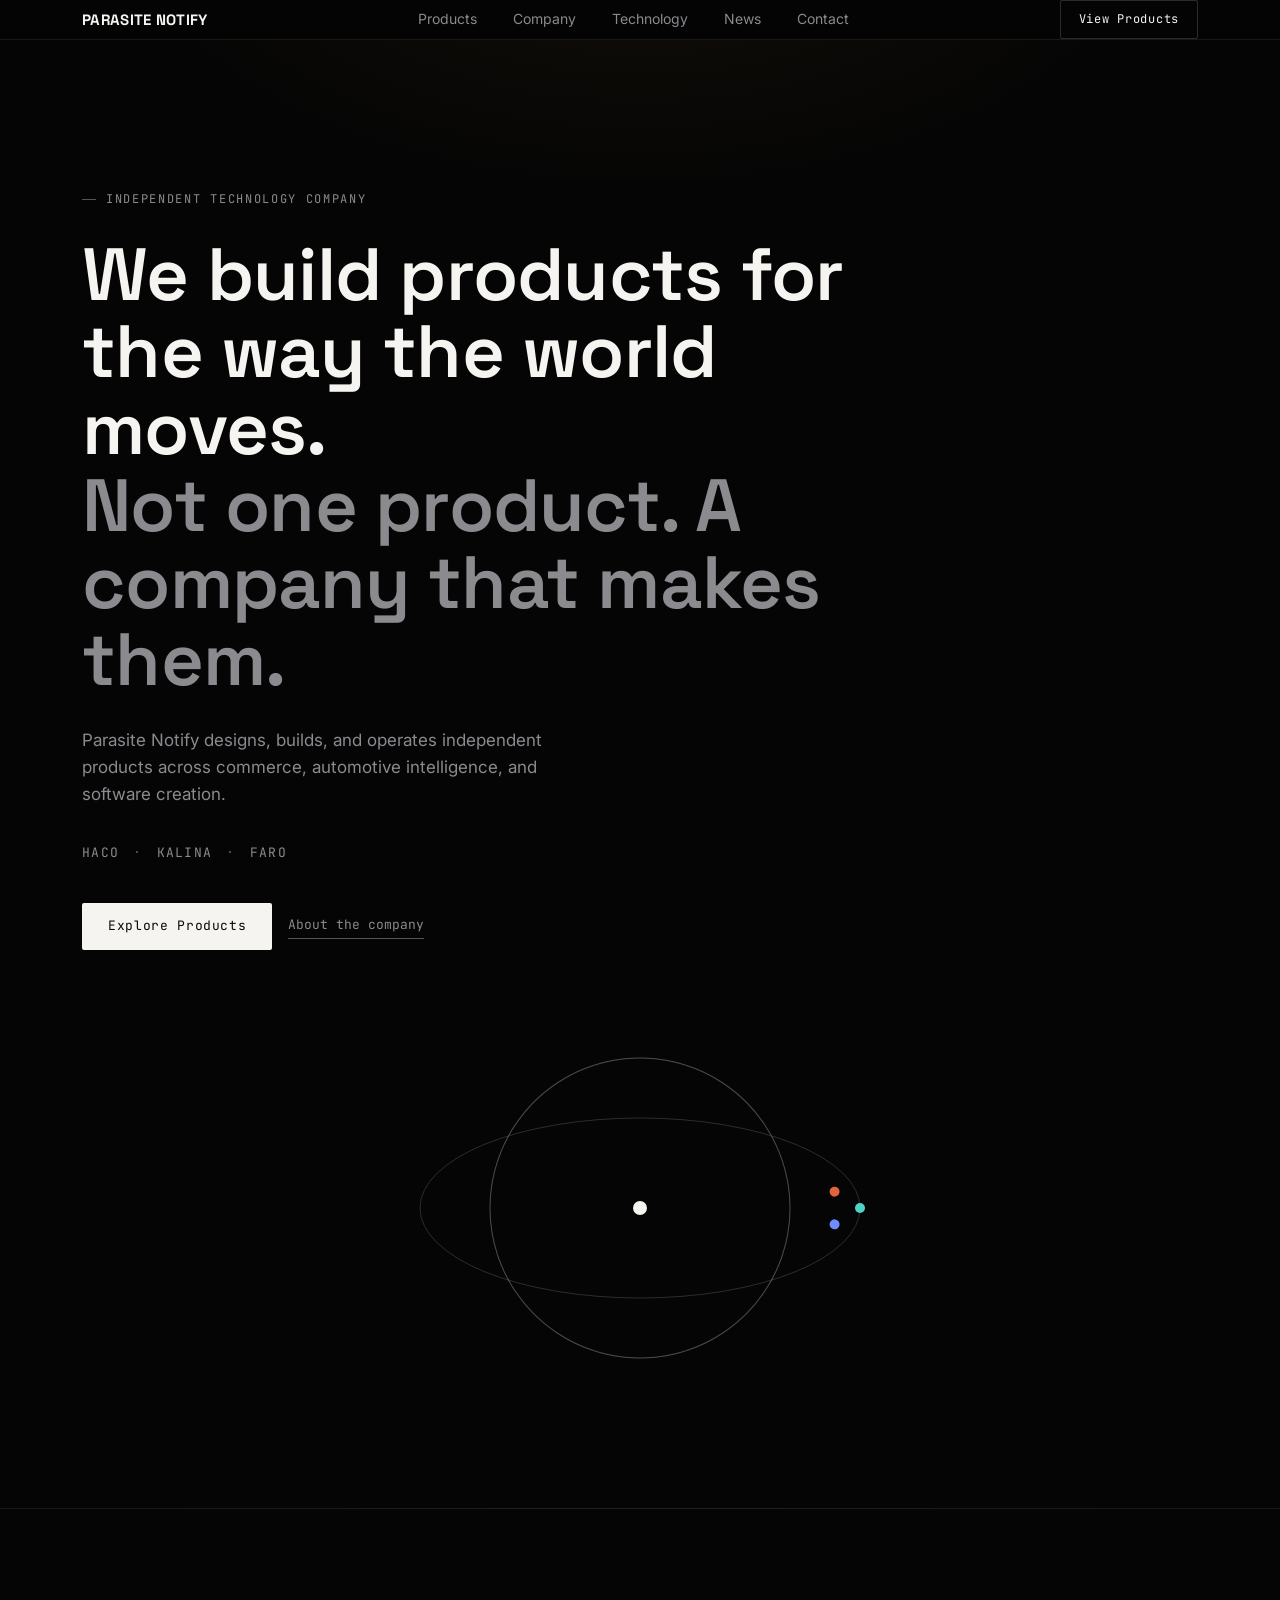
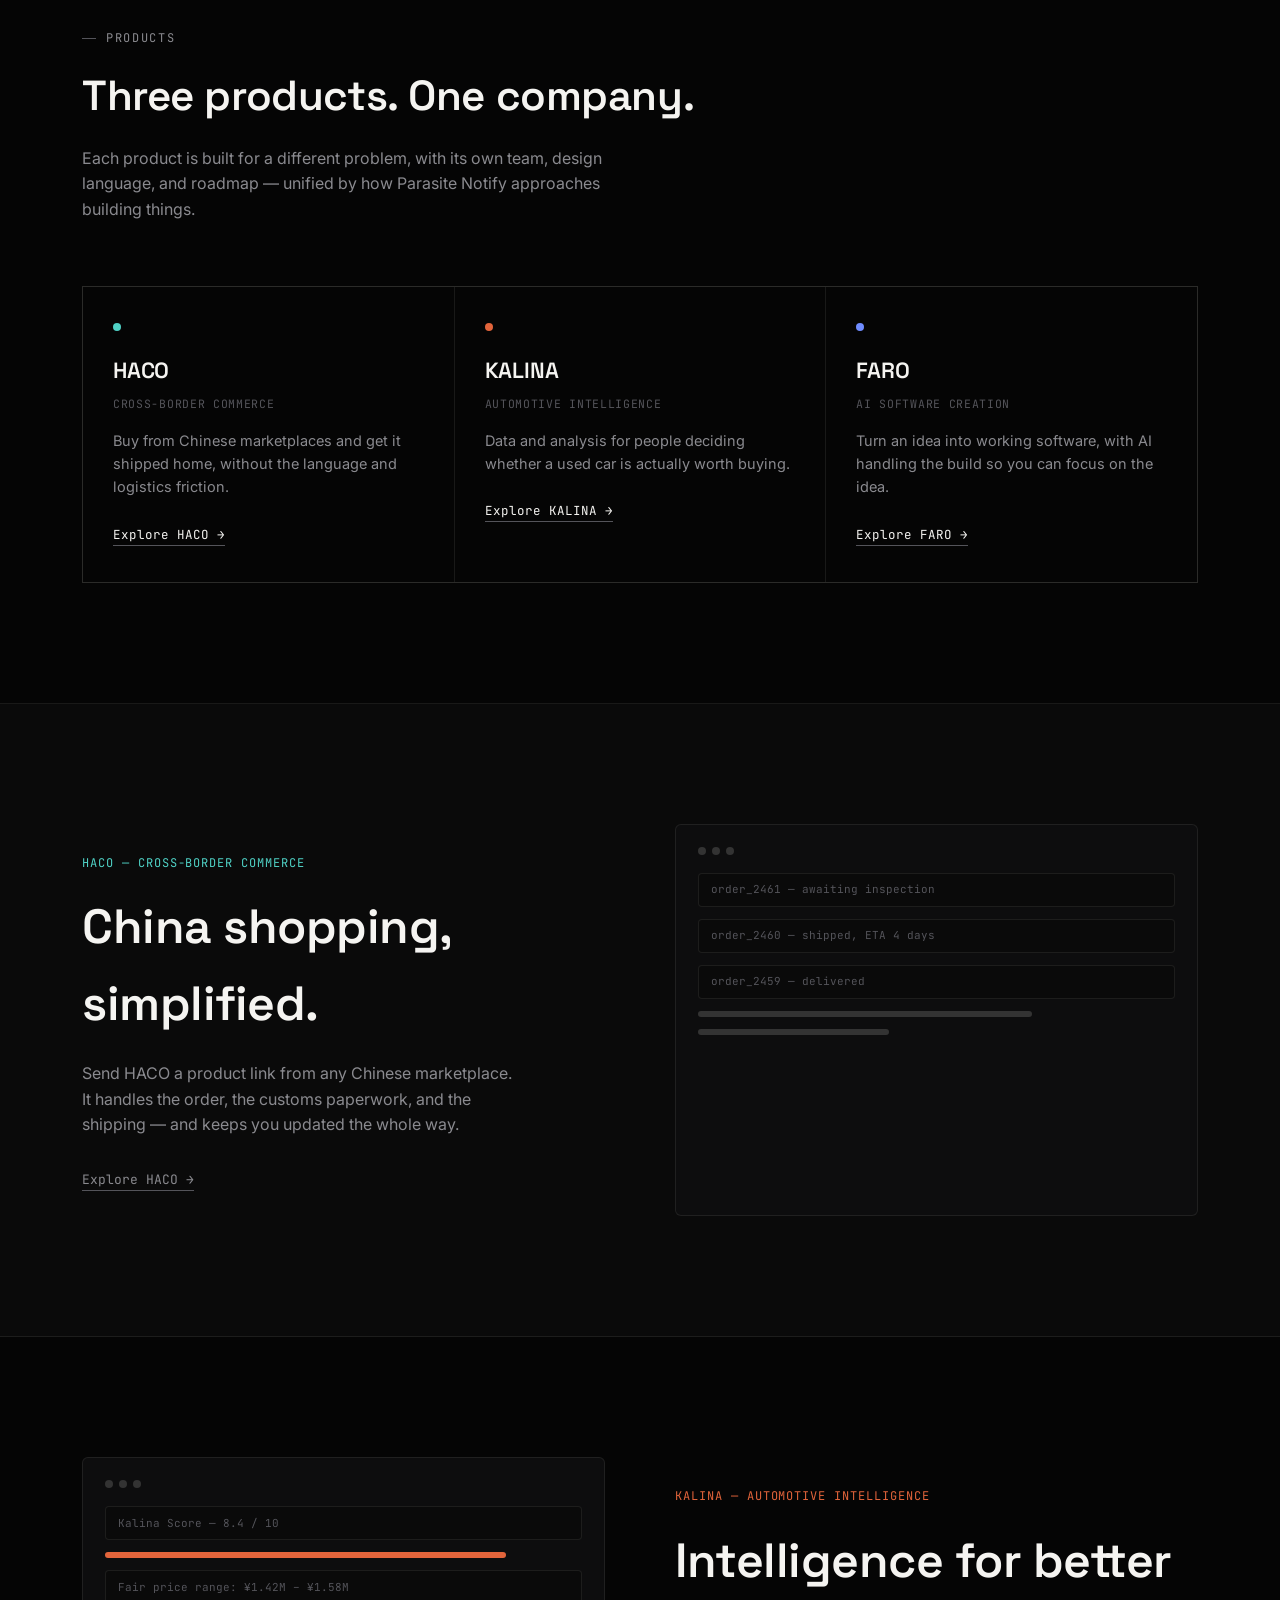
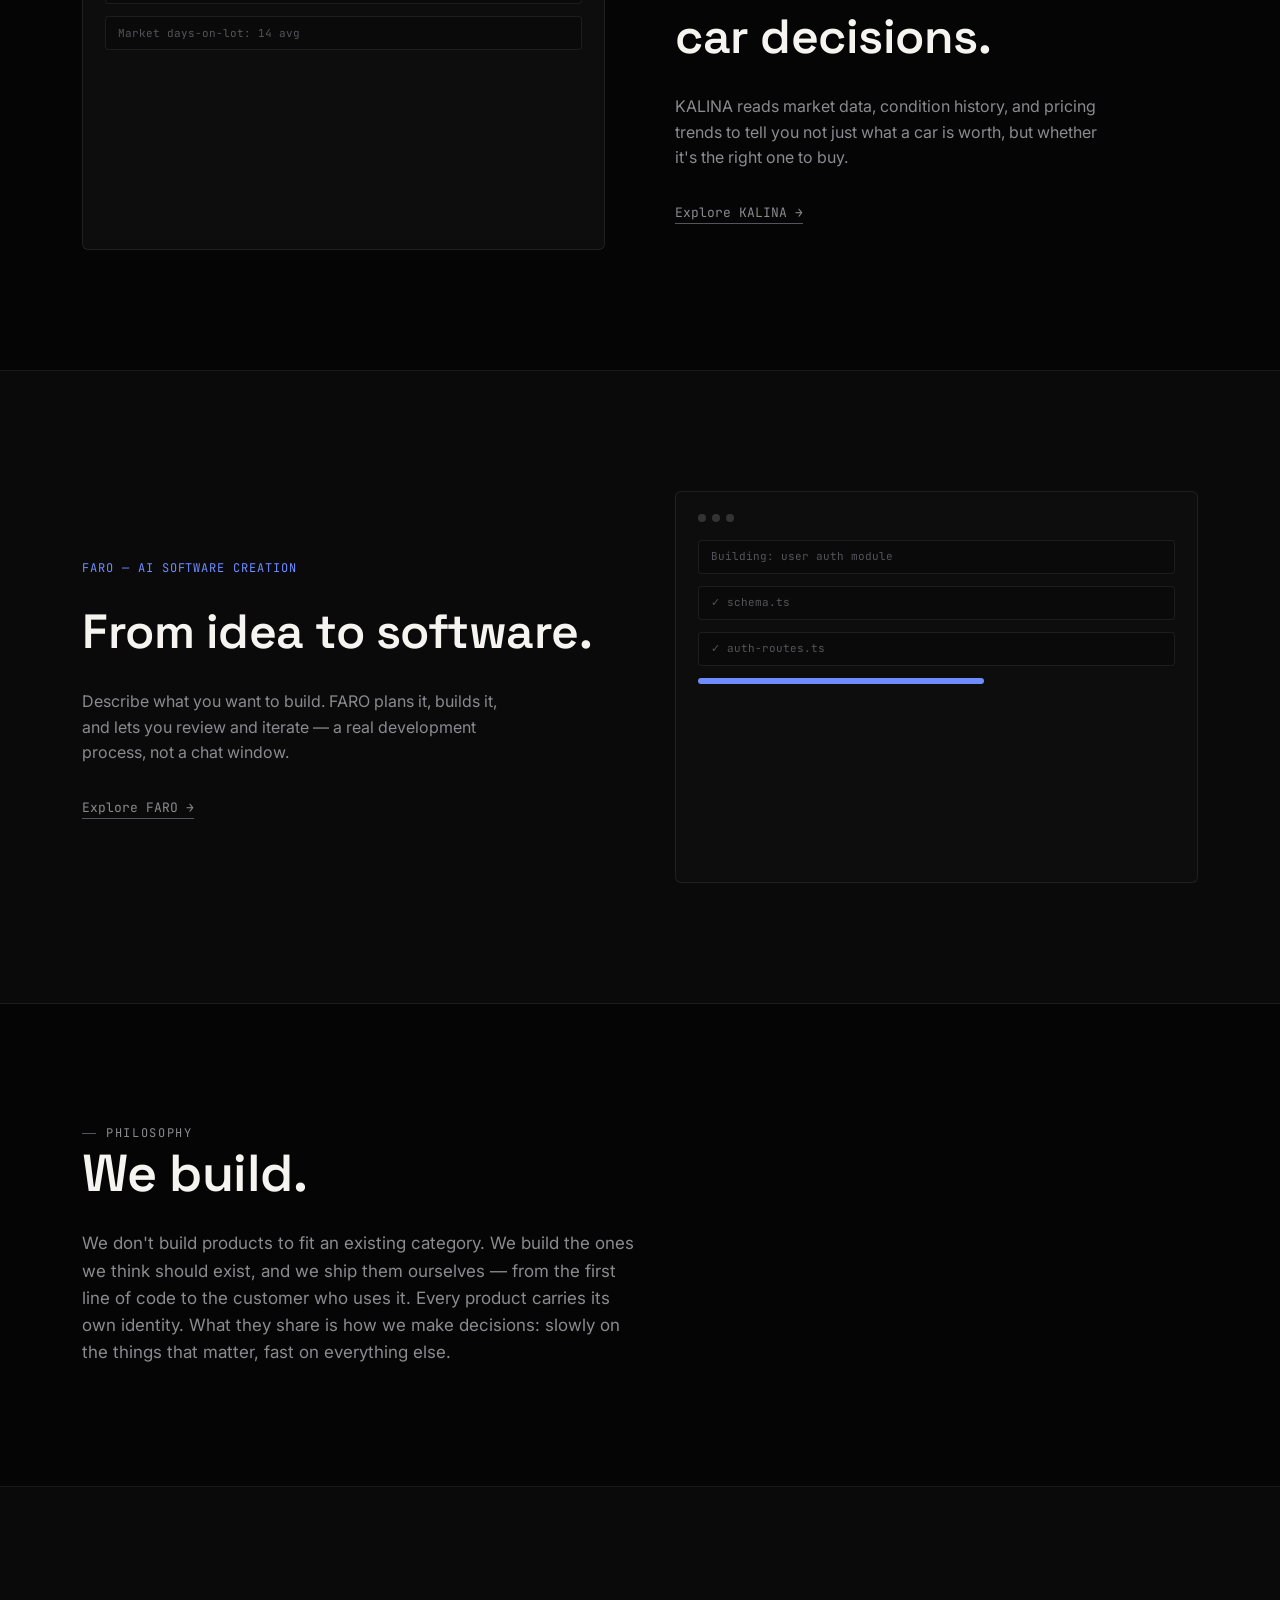
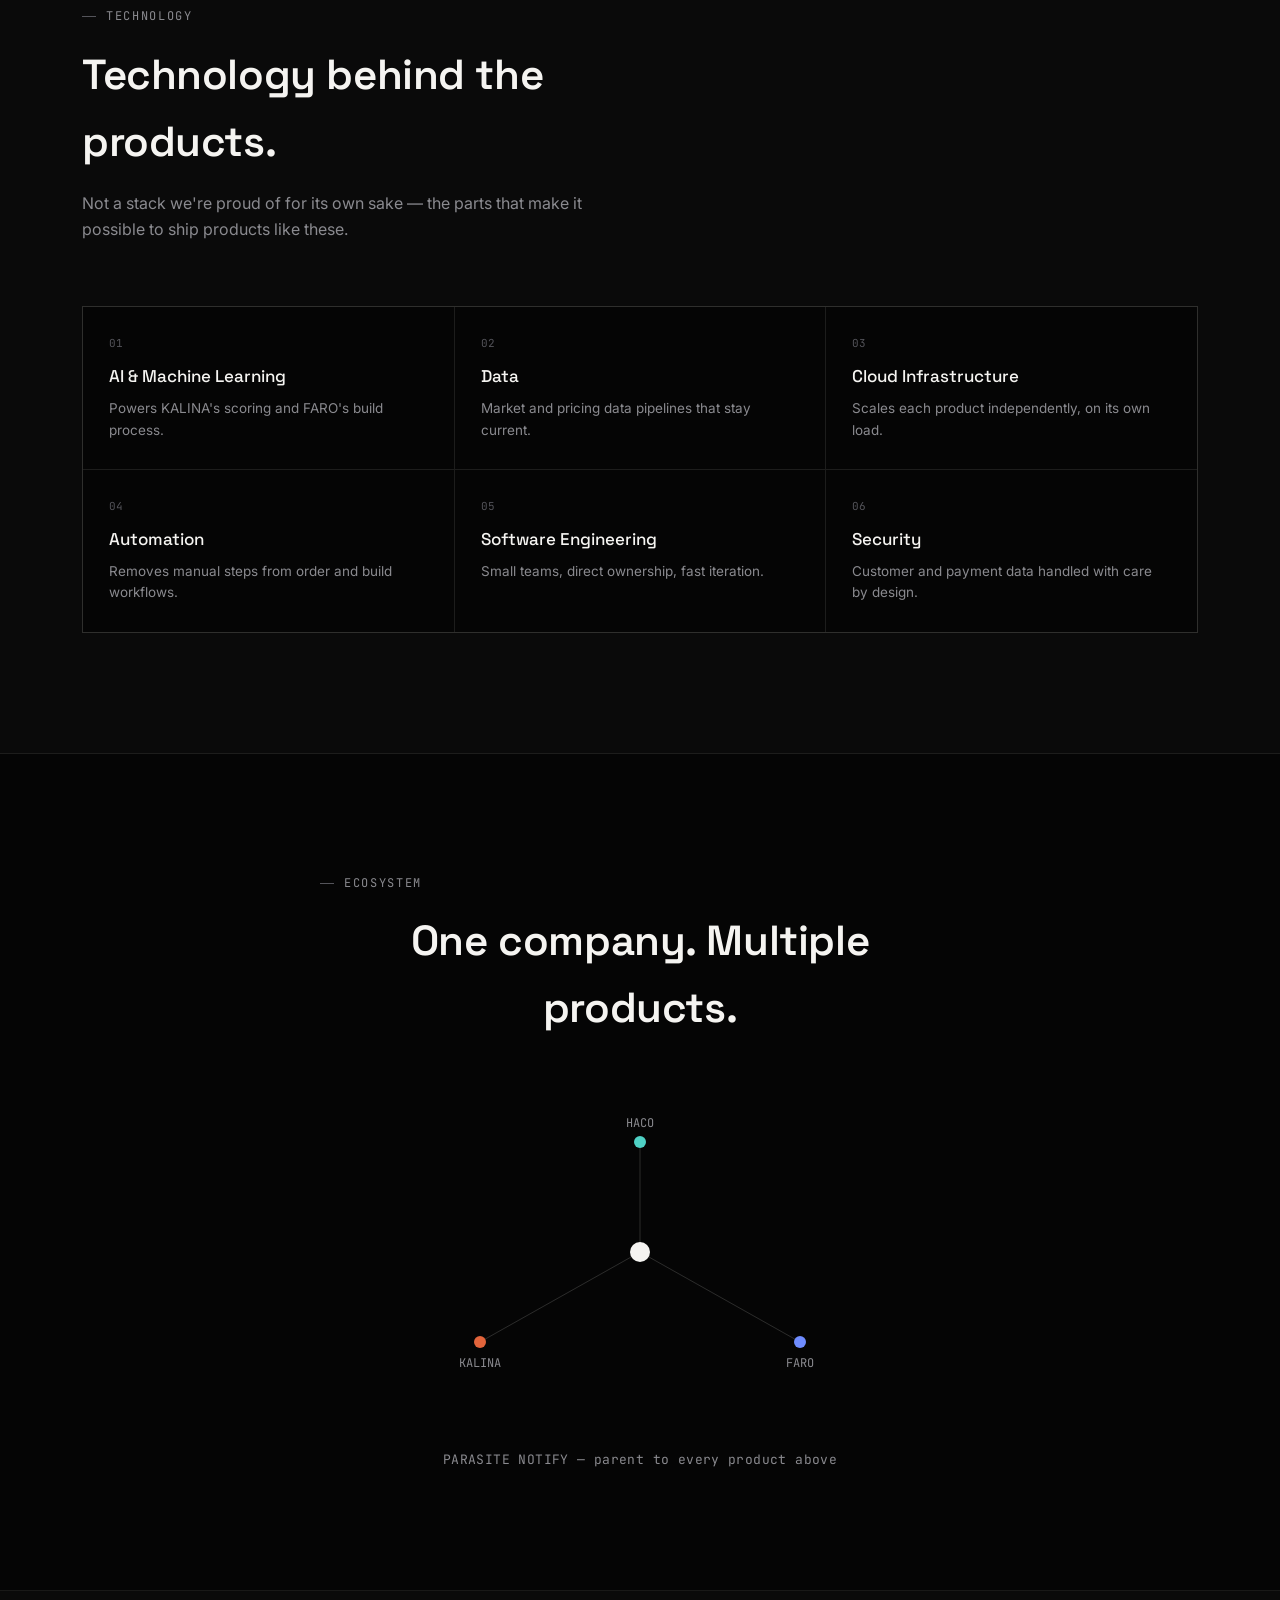
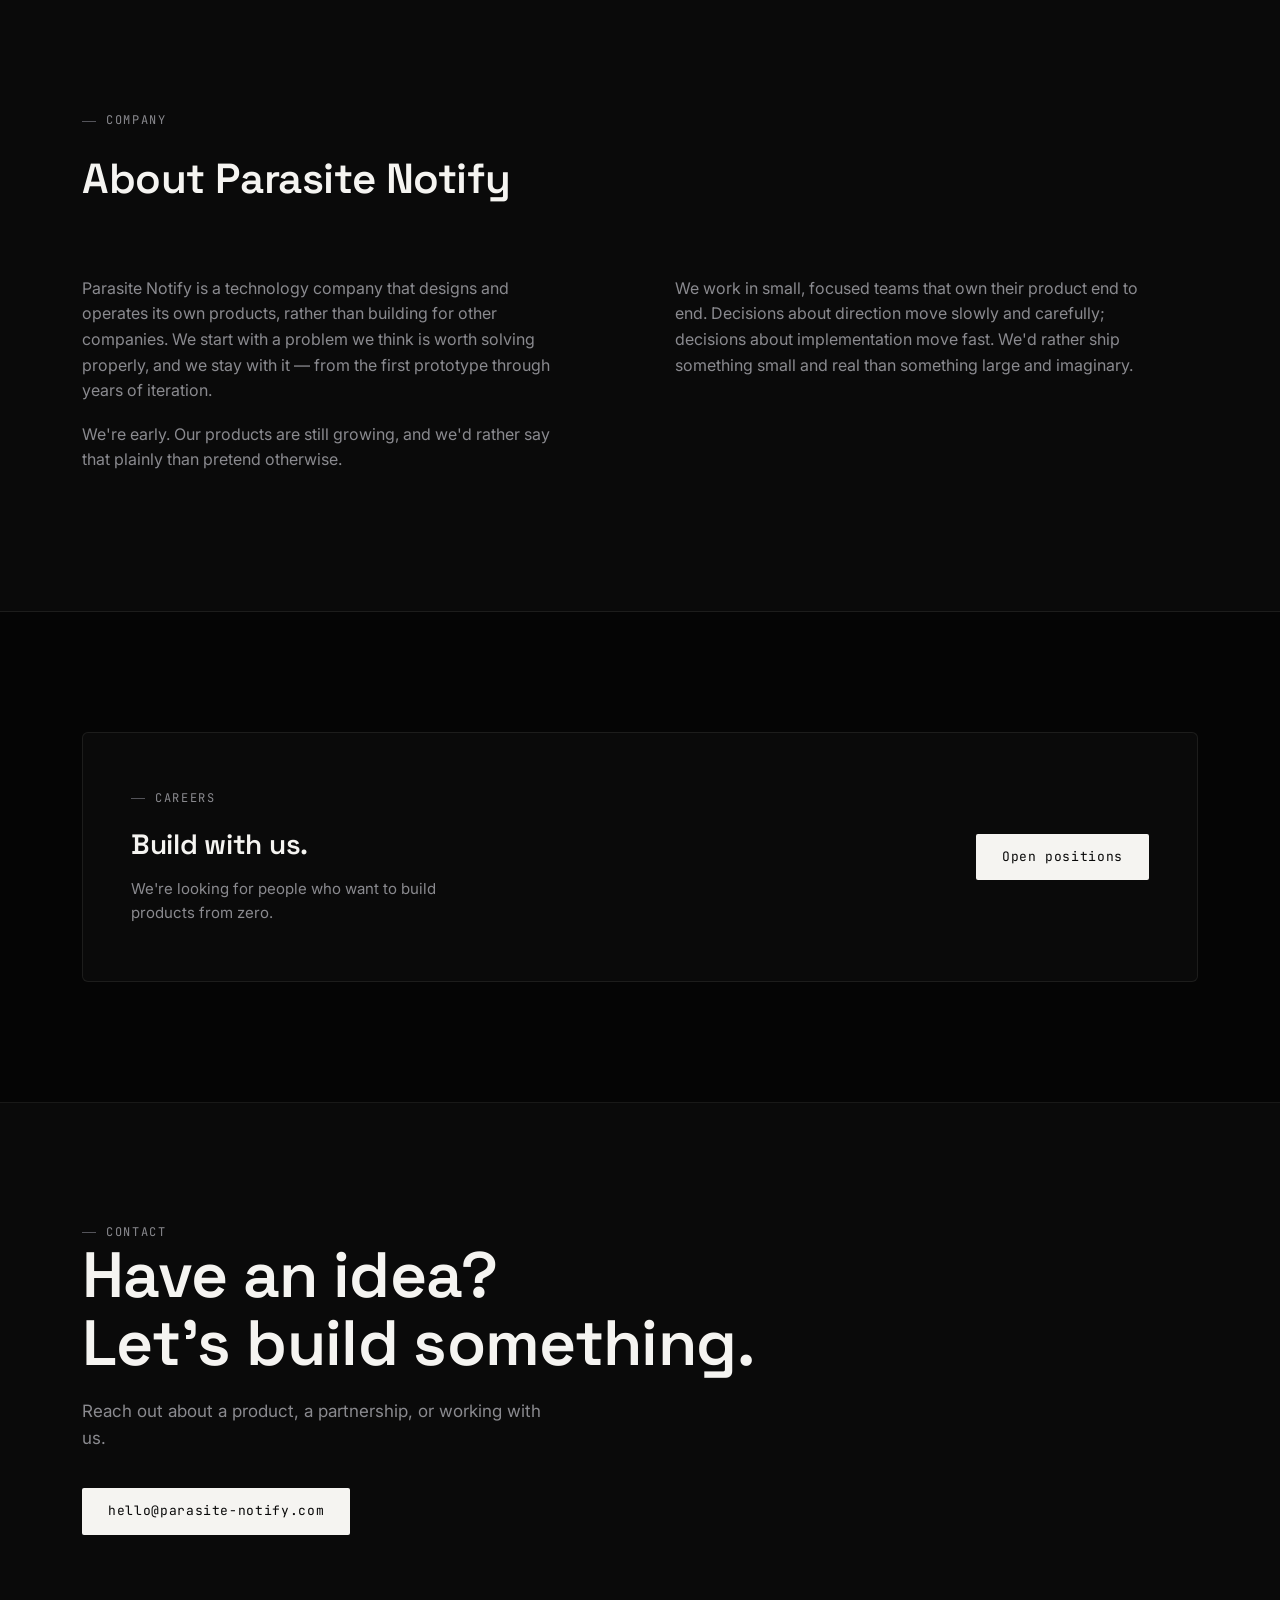
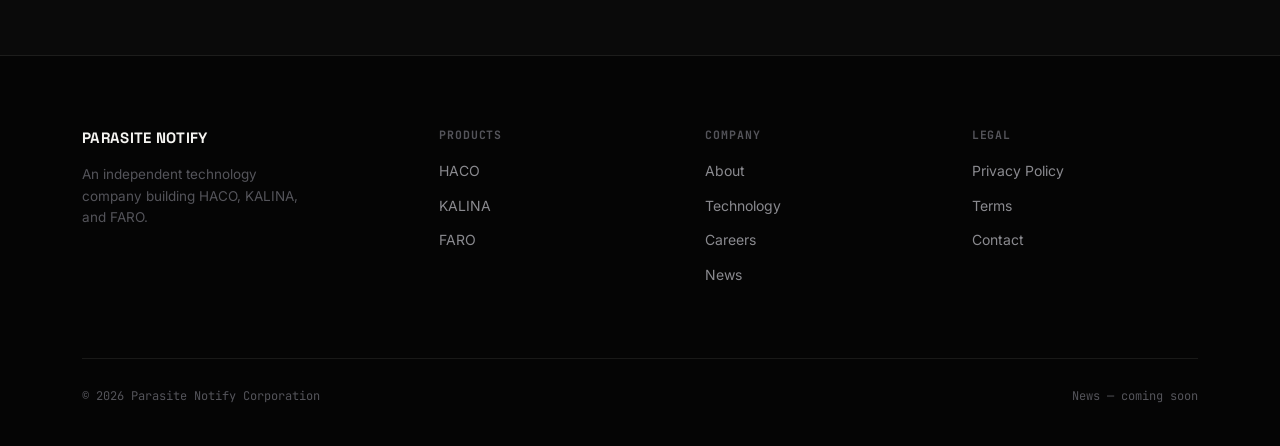
==== index.html @ d780dd1d "Add files via upload" ====
<!DOCTYPE html>
<html lang="en">
<head>
<meta charset="UTF-8">
<meta name="viewport" content="width=device-width, initial-scale=1.0">
<title>Parasite Notify Corporation | Independent Technology Company</title>
<meta name="description" content="Parasite Notify builds independent products — HACO, KALINA, FARO — across commerce, automotive intelligence, and software creation.">
<link rel="preconnect" href="https://fonts.googleapis.com">
<link rel="preconnect" href="https://fonts.gstatic.com" crossorigin>
<link href="https://fonts.googleapis.com/css2?family=Space+Grotesk:wght@400;500;600;700&family=Inter:wght@400;500;600&family=JetBrains+Mono:wght@400;500&display=swap" rel="stylesheet">
<style>
  :root{
    --bg-0:#050505;
    --bg-1:#0a0a0a;
    --bg-2:#0d0d0e;
    --line:rgba(245,244,241,0.08);
    --line-strong:rgba(245,244,241,0.16);
    --ink:#f5f4f1;
    --ink-dim:#8a8a8f;
    --ink-faint:#54545a;
    --pn:#e8a33d;
    --haco:#4fd1c5;
    --kalina:#e2643b;
    --faro:#6f8cff;
    --display:'Space Grotesk',sans-serif;
    --body:'Inter',sans-serif;
    --mono:'JetBrains Mono',monospace;
  }
  *{margin:0;padding:0;box-sizing:border-box;}
  html{scroll-behavior:smooth;}
  body{
    background:var(--bg-0);
    color:var(--ink);
    font-family:var(--body);
    font-size:16px;
    line-height:1.6;
    -webkit-font-smoothing:antialiased;
    overflow-x:hidden;
  }
  ::selection{background:var(--pn);color:#050505;}
  a{color:inherit;text-decoration:none;}
  img{max-width:100%;display:block;}
  .wrap{max-width:1180px;margin:0 auto;padding:0 32px;}
  .eyebrow{
    font-family:var(--mono);
    font-size:12px;
    letter-spacing:0.14em;
    text-transform:uppercase;
    color:var(--ink-dim);
    display:flex;align-items:center;gap:10px;
  }
  .eyebrow::before{content:'';width:14px;height:1px;background:var(--ink-faint);}
  h1,h2,h3{font-family:var(--display);font-weight:600;letter-spacing:-0.01em;}
  .reveal{opacity:0;transform:translateY(24px);transition:opacity .8s cubic-bezier(.2,.7,.2,1),transform .8s cubic-bezier(.2,.7,.2,1);}
  .reveal.in{opacity:1;transform:translateY(0);}

  /* ---------- NAV ---------- */
  header{
    position:sticky;top:0;z-index:100;
    background:rgba(5,5,5,0.72);
    backdrop-filter:blur(14px);
    border-bottom:1px solid var(--line);
  }
  nav{
    display:flex;align-items:center;justify-content:space-between;
    padding:20px 32px;max-width:1180px;margin:0 auto;
  }
  .logo{font-family:var(--display);font-weight:700;font-size:15px;letter-spacing:0.02em;}
  .nav-links{display:flex;gap:36px;font-size:14px;color:var(--ink-dim);}
  .nav-links a{transition:color .25s ease;}
  .nav-links a:hover{color:var(--ink);}
  .nav-cta{
    font-family:var(--mono);font-size:12px;letter-spacing:0.06em;
    border:1px solid var(--line-strong);padding:9px 18px;border-radius:2px;
    transition:border-color .25s ease,background .25s ease;
  }
  .nav-cta:hover{border-color:var(--ink);background:rgba(245,244,241,0.04);}
  .burger{display:none;width:22px;height:16px;position:relative;cursor:pointer;background:none;border:0;}
  .burger span{position:absolute;left:0;width:100%;height:1px;background:var(--ink);transition:all .3s ease;}
  .burger span:nth-child(1){top:0;} .burger span:nth-child(2){top:7px;} .burger span:nth-child(3){top:14px;}
  .mobile-menu{display:none;flex-direction:column;gap:0;border-top:1px solid var(--line);}
  .mobile-menu a{padding:18px 32px;border-bottom:1px solid var(--line);font-size:15px;color:var(--ink-dim);}
  .mobile-menu.open{display:flex;}

  /* ---------- HERO ---------- */
  .hero{
    padding:150px 0 110px;
    position:relative;
    background:radial-gradient(ellipse 900px 500px at 50% -10%, rgba(232,163,61,0.07), transparent 60%);
    border-bottom:1px solid var(--line);
  }
  .hero .wrap{display:flex;flex-direction:column;align-items:flex-start;gap:28px;}
  .hero h1{
    font-size:clamp(38px,6.2vw,74px);
    line-height:1.04;
    max-width:820px;
  }
  .hero h1 em{font-style:normal;color:var(--ink-dim);}
  .hero p{font-size:17px;color:var(--ink-dim);max-width:480px;}
  .hero-products{
    font-family:var(--mono);font-size:13px;letter-spacing:0.1em;color:var(--ink-faint);
    display:flex;gap:14px;text-transform:uppercase;margin-top:6px;
  }
  .hero-products span:not(.dot){color:var(--ink-dim);}
  .hero-cta{display:flex;gap:16px;margin-top:12px;align-items:center;}
  .btn-primary{
    background:var(--ink);color:#080808;font-family:var(--mono);font-size:13px;
    letter-spacing:0.05em;padding:13px 26px;border-radius:2px;transition:opacity .25s ease;
  }
  .btn-primary:hover{opacity:0.82;}
  .btn-ghost{font-family:var(--mono);font-size:13px;color:var(--ink-dim);border-bottom:1px solid var(--ink-faint);padding-bottom:2px;transition:color .25s ease,border-color .25s ease;}
  .btn-ghost:hover{color:var(--ink);border-color:var(--ink);}

  /* orbital signature */
  .orbit-wrap{width:100%;display:flex;justify-content:center;margin-top:40px;}
  .orbit-wrap svg{width:100%;max-width:640px;height:auto;}
  .orbit-ring{fill:none;stroke:var(--line-strong);stroke-width:1;}
  .orbit-node{filter:none;}
  .orbit-core{fill:var(--ink);}
  .spin-slow{animation:spin 46s linear infinite;transform-origin:320px 190px;}
  .spin-slow-rev{animation:spin 60s linear infinite reverse;transform-origin:320px 190px;}
  .spin-slower{animation:spin 74s linear infinite;transform-origin:320px 190px;}
  @keyframes spin{from{transform:rotate(0deg)}to{transform:rotate(360deg)}}
  @media (prefers-reduced-motion:reduce){.spin-slow,.spin-slow-rev,.spin-slower{animation:none;}}

  /* ---------- SECTION GENERIC ---------- */
  section{padding:120px 0;border-bottom:1px solid var(--line);}
  section.alt{background:var(--bg-1);}
  .section-head{max-width:640px;margin-bottom:64px;}
  .section-head h2{font-size:clamp(28px,3.4vw,42px);margin-top:14px;}
  .section-head p{color:var(--ink-dim);margin-top:16px;font-size:16px;max-width:520px;}

  /* ---------- PRODUCTS OVERVIEW ---------- */
  .product-grid{display:grid;grid-template-columns:repeat(3,1fr);gap:1px;background:var(--line);border:1px solid var(--line);}
  .product-tile{background:var(--bg-0);padding:36px 30px;transition:background .3s ease;position:relative;}
  .product-tile:hover{background:var(--bg-2);}
  .product-tile .dot{width:8px;height:8px;border-radius:50%;margin-bottom:22px;}
  .product-tile .haco-dot{background:var(--haco);} .product-tile .kalina-dot{background:var(--kalina);} .product-tile .faro-dot{background:var(--faro);}
  .product-tile h3{font-size:22px;margin-bottom:6px;}
  .product-tile .cat{font-family:var(--mono);font-size:11.5px;color:var(--ink-faint);letter-spacing:0.06em;text-transform:uppercase;margin-bottom:16px;}
  .product-tile p{color:var(--ink-dim);font-size:14.5px;margin-bottom:22px;}
  .product-tile a{font-family:var(--mono);font-size:12.5px;color:var(--ink);border-bottom:1px solid var(--ink-faint);padding-bottom:2px;}

  /* ---------- SHOWCASE (alternating) ---------- */
  .showcase{display:grid;grid-template-columns:1fr 1fr;gap:70px;align-items:center;}
  .showcase.reverse .showcase-copy{order:2;}
  .showcase.reverse .showcase-visual{order:1;}
  .showcase-copy .cat{font-family:var(--mono);font-size:12px;letter-spacing:0.08em;text-transform:uppercase;margin-bottom:16px;display:inline-block;}
  .showcase-copy h3{font-size:clamp(30px,4vw,48px);margin-bottom:18px;}
  .showcase-copy p{color:var(--ink-dim);font-size:16px;max-width:440px;margin-bottom:28px;}
  .showcase-visual{
    border:1px solid var(--line);border-radius:6px;overflow:hidden;
    background:var(--bg-2);aspect-ratio:4/3;position:relative;
  }
  .mock-ui{position:absolute;inset:0;padding:22px;display:flex;flex-direction:column;gap:12px;font-family:var(--mono);font-size:11px;color:var(--ink-faint);}
  .mock-topbar{display:flex;gap:6px;margin-bottom:6px;}
  .mock-dot{width:8px;height:8px;border-radius:50%;background:var(--line-strong);}
  .mock-row{height:34px;border:1px solid var(--line);border-radius:4px;display:flex;align-items:center;padding:0 12px;background:var(--bg-1);}
  .mock-bar{height:6px;border-radius:3px;background:var(--line-strong);}

  + section.alt + section:not(.alt) {}

  /* ---------- PHILOSOPHY ---------- */
  .philosophy{text-align:left;max-width:760px;}
  .philosophy h2{font-size:clamp(30px,4.4vw,52px);line-height:1.18;margin-bottom:26px;}
  .philosophy p{color:var(--ink-dim);font-size:17px;max-width:560px;}

  /* ---------- TECH ---------- */
  .tech-list{display:grid;grid-template-columns:repeat(3,1fr);gap:1px;background:var(--line);border:1px solid var(--line);}
  .tech-item{background:var(--bg-0);padding:28px 26px;}
  .tech-item .n{font-family:var(--mono);font-size:11px;color:var(--ink-faint);margin-bottom:10px;}
  .tech-item h4{font-size:17px;font-weight:500;margin-bottom:8px;font-family:var(--display);}
  .tech-item p{font-size:13.5px;color:var(--ink-dim);}

  /* ---------- ECOSYSTEM ---------- */
  .ecosystem{text-align:center;}
  .ecosystem .section-head{margin:0 auto 40px;text-align:center;}
  .eco-visual{display:flex;justify-content:center;}
  .eco-visual svg{width:100%;max-width:560px;height:auto;}
  .eco-caption{font-family:var(--mono);font-size:13px;color:var(--ink-dim);margin-top:28px;letter-spacing:0.03em;}

  /* ---------- COMPANY ---------- */
  .company-grid{display:grid;grid-template-columns:1fr 1fr;gap:70px;}
  .company-grid p{color:var(--ink-dim);font-size:16px;margin-bottom:18px;max-width:480px;}

  /* ---------- CAREERS ---------- */
  .careers-box{
    border:1px solid var(--line);padding:56px 48px;border-radius:6px;
    display:flex;justify-content:space-between;align-items:center;gap:40px;flex-wrap:wrap;
    background:var(--bg-1);
  }
  .careers-box h3{font-size:28px;margin-bottom:10px;}
  .careers-box p{color:var(--ink-dim);font-size:15px;max-width:360px;}

  /* ---------- CONTACT ---------- */
  .contact{text-align:left;}
  .contact h2{font-size:clamp(34px,5.4vw,64px);line-height:1.06;max-width:760px;}
  .contact p{color:var(--ink-dim);margin-top:20px;font-size:17px;max-width:460px;}
  .contact .hero-cta{margin-top:36px;}

  /* ---------- FOOTER ---------- */
  footer{padding:70px 0 40px;}
  .foot-grid{display:grid;grid-template-columns:1.4fr 1fr 1fr 1fr;gap:40px;margin-bottom:60px;}
  .foot-col .logo{margin-bottom:14px;}
  .foot-col p{color:var(--ink-faint);font-size:13.5px;max-width:220px;}
  .foot-col h5{font-family:var(--mono);font-size:11.5px;letter-spacing:0.08em;text-transform:uppercase;color:var(--ink-faint);margin-bottom:16px;}
  .foot-col a{display:block;font-size:14px;color:var(--ink-dim);margin-bottom:12px;transition:color .2s ease;}
  .foot-col a:hover{color:var(--ink);}
  .foot-bottom{display:flex;justify-content:space-between;align-items:center;padding-top:28px;border-top:1px solid var(--line);font-family:var(--mono);font-size:12px;color:var(--ink-faint);flex-wrap:wrap;gap:14px;}

  @media (max-width:860px){
    .nav-links{display:none;}
    .burger{display:block;}
    .product-grid{grid-template-columns:1fr;}
    .showcase,.showcase.reverse{grid-template-columns:1fr;gap:36px;}
    .showcase.reverse .showcase-copy,.showcase.reverse .showcase-visual{order:0;}
    .tech-list{grid-template-columns:1fr;}
    .company-grid{grid-template-columns:1fr;gap:36px;}
    .foot-grid{grid-template-columns:1fr 1fr;gap:36px;}
    section{padding:80px 0;}
    .hero{padding:110px 0 70px;}
  }
</style>
</head>
<body>

<header>
  <nav class="wrap">
    <a href="#" class="logo">PARASITE NOTIFY</a>
    <div class="nav-links">
      <a href="#products">Products</a>
      <a href="#company">Company</a>
      <a href="#technology">Technology</a>
      <a href="#news">News</a>
      <a href="#contact">Contact</a>
    </div>
    <a href="#products" class="nav-cta">View Products</a>
    <button class="burger" id="burger" aria-label="Menu"><span></span><span></span><span></span></button>
  </nav>
  <div class="mobile-menu" id="mobileMenu">
    <a href="#products">Products</a>
    <a href="#company">Company</a>
    <a href="#technology">Technology</a>
    <a href="#news">News</a>
    <a href="#contact">Contact</a>
  </div>
</header>

<!-- 01 HERO -->
<section class="hero">
  <div class="wrap">
    <div class="eyebrow">Independent Technology Company</div>
    <h1 class="reveal">We build products for the way the world moves.<br><em>Not one product. A company that makes them.</em></h1>
    <p class="reveal">Parasite Notify designs, builds, and operates independent products across commerce, automotive intelligence, and software creation.</p>
    <div class="hero-products reveal">
      <span>HACO</span><span class="dot">·</span><span>KALINA</span><span class="dot">·</span><span>FARO</span>
    </div>
    <div class="hero-cta reveal">
      <a href="#products" class="btn-primary">Explore Products</a>
      <a href="#company" class="btn-ghost">About the company</a>
    </div>
    <div class="orbit-wrap reveal">
      <svg viewBox="0 0 640 380">
        <ellipse class="orbit-ring" cx="320" cy="190" rx="220" ry="90"/>
        <ellipse class="orbit-ring" cx="320" cy="190" rx="150" ry="150" transform="rotate(35 320 190)"/>
        <ellipse class="orbit-ring" cx="320" cy="190" rx="150" ry="150" transform="rotate(-35 320 190)"/>
        <circle class="orbit-core" cx="320" cy="190" r="7"/>
        <g class="spin-slow"><circle cx="540" cy="190" r="5" fill="#4fd1c5"/></g>
        <g class="spin-slow-rev"><circle cx="470" cy="65" r="5" fill="#e2643b" transform="rotate(35 320 190)"/></g>
        <g class="spin-slower"><circle cx="470" cy="315" r="5" fill="#6f8cff" transform="rotate(-35 320 190)"/></g>
      </svg>
    </div>
  </div>
</section>

<!-- 02 PRODUCTS -->
<section id="products">
  <div class="wrap">
    <div class="section-head reveal">
      <div class="eyebrow">Products</div>
      <h2>Three products. One company.</h2>
      <p>Each product is built for a different problem, with its own team, design language, and roadmap — unified by how Parasite Notify approaches building things.</p>
    </div>
    <div class="product-grid reveal">
      <div class="product-tile">
        <div class="dot haco-dot"></div>
        <h3>HACO</h3>
        <div class="cat">Cross-border Commerce</div>
        <p>Buy from Chinese marketplaces and get it shipped home, without the language and logistics friction.</p>
        <a href="haco.html">Explore HACO →</a>
      </div>
      <div class="product-tile">
        <div class="dot kalina-dot"></div>
        <h3>KALINA</h3>
        <div class="cat">Automotive Intelligence</div>
        <p>Data and analysis for people deciding whether a used car is actually worth buying.</p>
        <a href="kalina.html">Explore KALINA →</a>
      </div>
      <div class="product-tile">
        <div class="dot faro-dot"></div>
        <h3>FARO</h3>
        <div class="cat">AI Software Creation</div>
        <p>Turn an idea into working software, with AI handling the build so you can focus on the idea.</p>
        <a href="faro.html">Explore FARO →</a>
      </div>
    </div>
  </div>
</section>

<!-- 03 HACO SHOWCASE -->
<section id="haco" class="alt">
  <div class="wrap">
    <div class="showcase">
      <div class="showcase-copy reveal">
        <span class="cat" style="color:var(--haco)">HACO — Cross-border Commerce</span>
        <h3>China shopping, simplified.</h3>
        <p>Send HACO a product link from any Chinese marketplace. It handles the order, the customs paperwork, and the shipping — and keeps you updated the whole way.</p>
        <a href="haco.html" class="btn-ghost">Explore HACO →</a>
      </div>
      <div class="showcase-visual reveal">
        <div class="mock-ui">
          <div class="mock-topbar"><div class="mock-dot"></div><div class="mock-dot"></div><div class="mock-dot"></div></div>
          <div class="mock-row">order_2461 — awaiting inspection</div>
          <div class="mock-row">order_2460 — shipped, ETA 4 days</div>
          <div class="mock-row">order_2459 — delivered</div>
          <div class="mock-bar" style="width:70%"></div>
          <div class="mock-bar" style="width:40%"></div>
        </div>
      </div>
    </div>
  </div>
</section>

<!-- 04 KALINA SHOWCASE -->
<section id="kalina">
  <div class="wrap">
    <div class="showcase reverse">
      <div class="showcase-copy reveal">
        <span class="cat" style="color:var(--kalina)">KALINA — Automotive Intelligence</span>
        <h3>Intelligence for better car decisions.</h3>
        <p>KALINA reads market data, condition history, and pricing trends to tell you not just what a car is worth, but whether it's the right one to buy.</p>
        <a href="kalina.html" class="btn-ghost">Explore KALINA →</a>
      </div>
      <div class="showcase-visual reveal">
        <div class="mock-ui">
          <div class="mock-topbar"><div class="mock-dot"></div><div class="mock-dot"></div><div class="mock-dot"></div></div>
          <div class="mock-row">Kalina Score — 8.4 / 10</div>
          <div class="mock-bar" style="width:84%;background:var(--kalina)"></div>
          <div class="mock-row">Fair price range: ¥1.42M – ¥1.58M</div>
          <div class="mock-row">Market days-on-lot: 14 avg</div>
        </div>
      </div>
    </div>
  </div>
</section>

<!-- 05 FARO SHOWCASE -->
<section id="faro" class="alt">
  <div class="wrap">
    <div class="showcase">
      <div class="showcase-copy reveal">
        <span class="cat" style="color:var(--faro)">FARO — AI Software Creation</span>
        <h3>From idea to software.</h3>
        <p>Describe what you want to build. FARO plans it, builds it, and lets you review and iterate — a real development process, not a chat window.</p>
        <a href="faro.html" class="btn-ghost">Explore FARO →</a>
      </div>
      <div class="showcase-visual reveal">
        <div class="mock-ui">
          <div class="mock-topbar"><div class="mock-dot"></div><div class="mock-dot"></div><div class="mock-dot"></div></div>
          <div class="mock-row">Building: user auth module</div>
          <div class="mock-row">✓ schema.ts</div>
          <div class="mock-row">✓ auth-routes.ts</div>
          <div class="mock-bar" style="width:60%;background:var(--faro)"></div>
        </div>
      </div>
    </div>
  </div>
</section>

<!-- 06 PHILOSOPHY -->
<section>
  <div class="wrap">
    <div class="philosophy reveal">
      <div class="eyebrow">Philosophy</div>
      <h2>We build.</h2>
      <p>We don't build products to fit an existing category. We build the ones we think should exist, and we ship them ourselves — from the first line of code to the customer who uses it. Every product carries its own identity. What they share is how we make decisions: slowly on the things that matter, fast on everything else.</p>
    </div>
  </div>
</section>

<!-- 07 TECHNOLOGY -->
<section id="technology" class="alt">
  <div class="wrap">
    <div class="section-head reveal">
      <div class="eyebrow">Technology</div>
      <h2>Technology behind the products.</h2>
      <p>Not a stack we're proud of for its own sake — the parts that make it possible to ship products like these.</p>
    </div>
    <div class="tech-list reveal">
      <div class="tech-item"><div class="n">01</div><h4>AI &amp; Machine Learning</h4><p>Powers KALINA's scoring and FARO's build process.</p></div>
      <div class="tech-item"><div class="n">02</div><h4>Data</h4><p>Market and pricing data pipelines that stay current.</p></div>
      <div class="tech-item"><div class="n">03</div><h4>Cloud Infrastructure</h4><p>Scales each product independently, on its own load.</p></div>
      <div class="tech-item"><div class="n">04</div><h4>Automation</h4><p>Removes manual steps from order and build workflows.</p></div>
      <div class="tech-item"><div class="n">05</div><h4>Software Engineering</h4><p>Small teams, direct ownership, fast iteration.</p></div>
      <div class="tech-item"><div class="n">06</div><h4>Security</h4><p>Customer and payment data handled with care by design.</p></div>
    </div>
  </div>
</section>

<!-- 08 ECOSYSTEM -->
<section class="ecosystem">
  <div class="wrap">
    <div class="section-head reveal">
      <div class="eyebrow">Ecosystem</div>
      <h2>One company. Multiple products.</h2>
    </div>
    <div class="eco-visual reveal">
      <svg viewBox="0 0 560 340">
        <line x1="280" y1="170" x2="280" y2="60" stroke="var(--line-strong)" stroke-width="1"/>
        <line x1="280" y1="170" x2="120" y2="260" stroke="var(--line-strong)" stroke-width="1"/>
        <line x1="280" y1="170" x2="440" y2="260" stroke="var(--line-strong)" stroke-width="1"/>
        <circle cx="280" cy="170" r="10" fill="var(--ink)"/>
        <circle cx="280" cy="60" r="6" fill="var(--haco)"/>
        <circle cx="120" cy="260" r="6" fill="var(--kalina)"/>
        <circle cx="440" cy="260" r="6" fill="var(--faro)"/>
        <text x="280" y="45" text-anchor="middle" fill="var(--ink-dim)" font-family="JetBrains Mono" font-size="12">HACO</text>
        <text x="120" y="285" text-anchor="middle" fill="var(--ink-dim)" font-family="JetBrains Mono" font-size="12">KALINA</text>
        <text x="440" y="285" text-anchor="middle" fill="var(--ink-dim)" font-family="JetBrains Mono" font-size="12">FARO</text>
      </svg>
    </div>
    <div class="eco-caption reveal">PARASITE NOTIFY — parent to every product above</div>
  </div>
</section>

<!-- 09 COMPANY -->
<section id="company" class="alt">
  <div class="wrap">
    <div class="section-head reveal">
      <div class="eyebrow">Company</div>
      <h2>About Parasite Notify</h2>
    </div>
    <div class="company-grid reveal">
      <div>
        <p>Parasite Notify is a technology company that designs and operates its own products, rather than building for other companies. We start with a problem we think is worth solving properly, and we stay with it — from the first prototype through years of iteration.</p>
        <p>We're early. Our products are still growing, and we'd rather say that plainly than pretend otherwise.</p>
      </div>
      <div>
        <p>We work in small, focused teams that own their product end to end. Decisions about direction move slowly and carefully; decisions about implementation move fast. We'd rather ship something small and real than something large and imaginary.</p>
      </div>
    </div>
  </div>
</section>

<!-- 11 CAREERS -->
<section>
  <div class="wrap">
    <div class="careers-box reveal">
      <div>
        <div class="eyebrow">Careers</div>
        <h3 style="margin-top:14px;">Build with us.</h3>
        <p>We're looking for people who want to build products from zero.</p>
      </div>
      <a href="#contact" class="btn-primary">Open positions</a>
    </div>
  </div>
</section>

<!-- 12 CONTACT -->
<section id="contact" class="alt contact">
  <div class="wrap">
    <div class="eyebrow reveal">Contact</div>
    <h2 class="reveal">Have an idea?<br>Let's build something.</h2>
    <p class="reveal">Reach out about a product, a partnership, or working with us.</p>
    <div class="hero-cta reveal">
      <a href="mailto:hello@parasite-notify.com" class="btn-primary">hello@parasite-notify.com</a>
    </div>
  </div>
</section>

<!-- FOOTER -->
<footer>
  <div class="wrap">
    <div class="foot-grid">
      <div class="foot-col">
        <div class="logo">PARASITE NOTIFY</div>
        <p>An independent technology company building HACO, KALINA, and FARO.</p>
      </div>
      <div class="foot-col">
        <h5>Products</h5>
        <a href="#haco">HACO</a>
        <a href="#kalina">KALINA</a>
        <a href="#faro">FARO</a>
      </div>
      <div class="foot-col">
        <h5>Company</h5>
        <a href="#company">About</a>
        <a href="#technology">Technology</a>
        <a href="#">Careers</a>
        <a href="#news">News</a>
      </div>
      <div class="foot-col">
        <h5>Legal</h5>
        <a href="#">Privacy Policy</a>
        <a href="#">Terms</a>
        <a href="#contact">Contact</a>
      </div>
    </div>
    <div class="foot-bottom">
      <span>© 2026 Parasite Notify Corporation</span>
      <span id="news-anchor">News — coming soon</span>
    </div>
  </div>
</footer>

<script>
  const burger = document.getElementById('burger');
  const menu = document.getElementById('mobileMenu');
  burger.addEventListener('click', () => menu.classList.toggle('open'));
  document.querySelectorAll('.mobile-menu a').forEach(a=>a.addEventListener('click',()=>menu.classList.remove('open')));

  const io = new IntersectionObserver((entries)=>{
    entries.forEach(e=>{ if(e.isIntersecting){ e.target.classList.add('in'); io.unobserve(e.target); } });
  },{threshold:0.15});
  document.querySelectorAll('.reveal').forEach(el=>io.observe(el));
  // set id for news anchor target used in nav
  document.querySelectorAll('a[href="#news"]').forEach(a=>{});
</script>
<div id="news" style="position:relative;top:-1px;"></div>
</body>
</html>
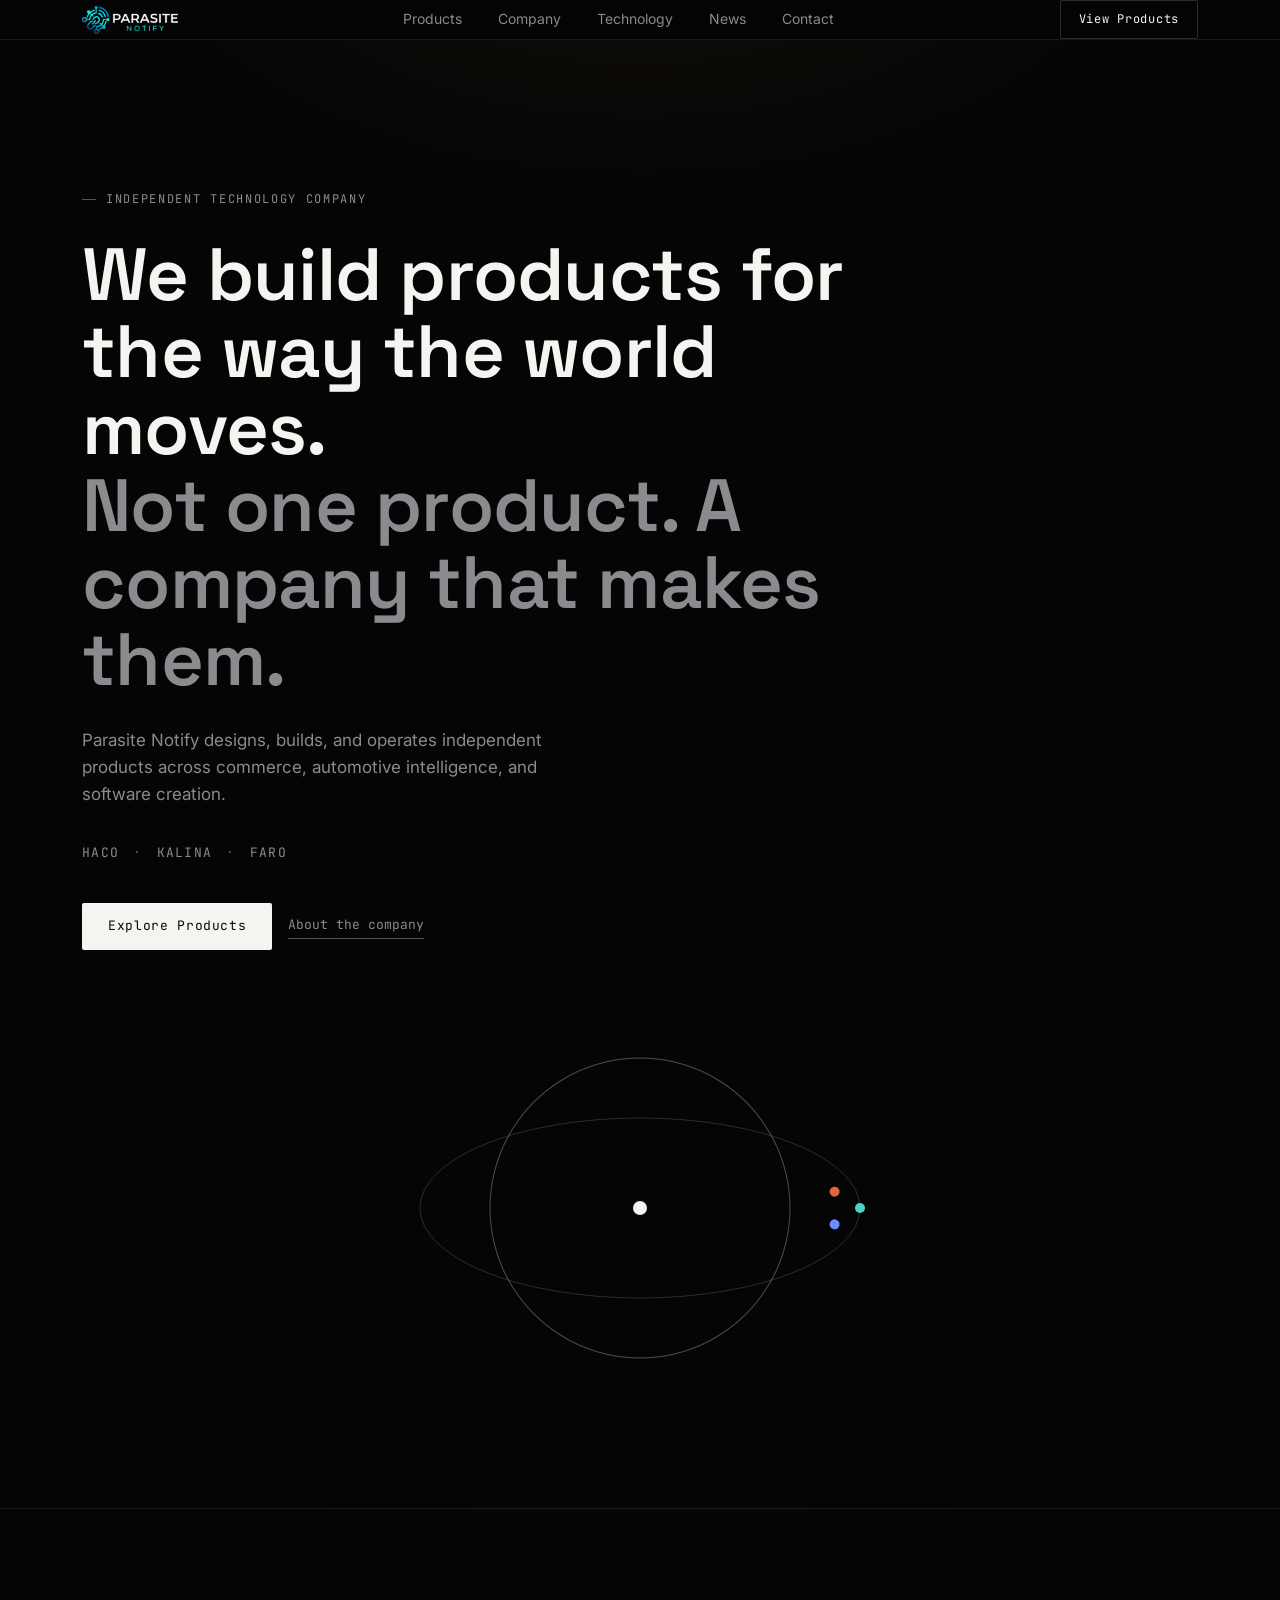
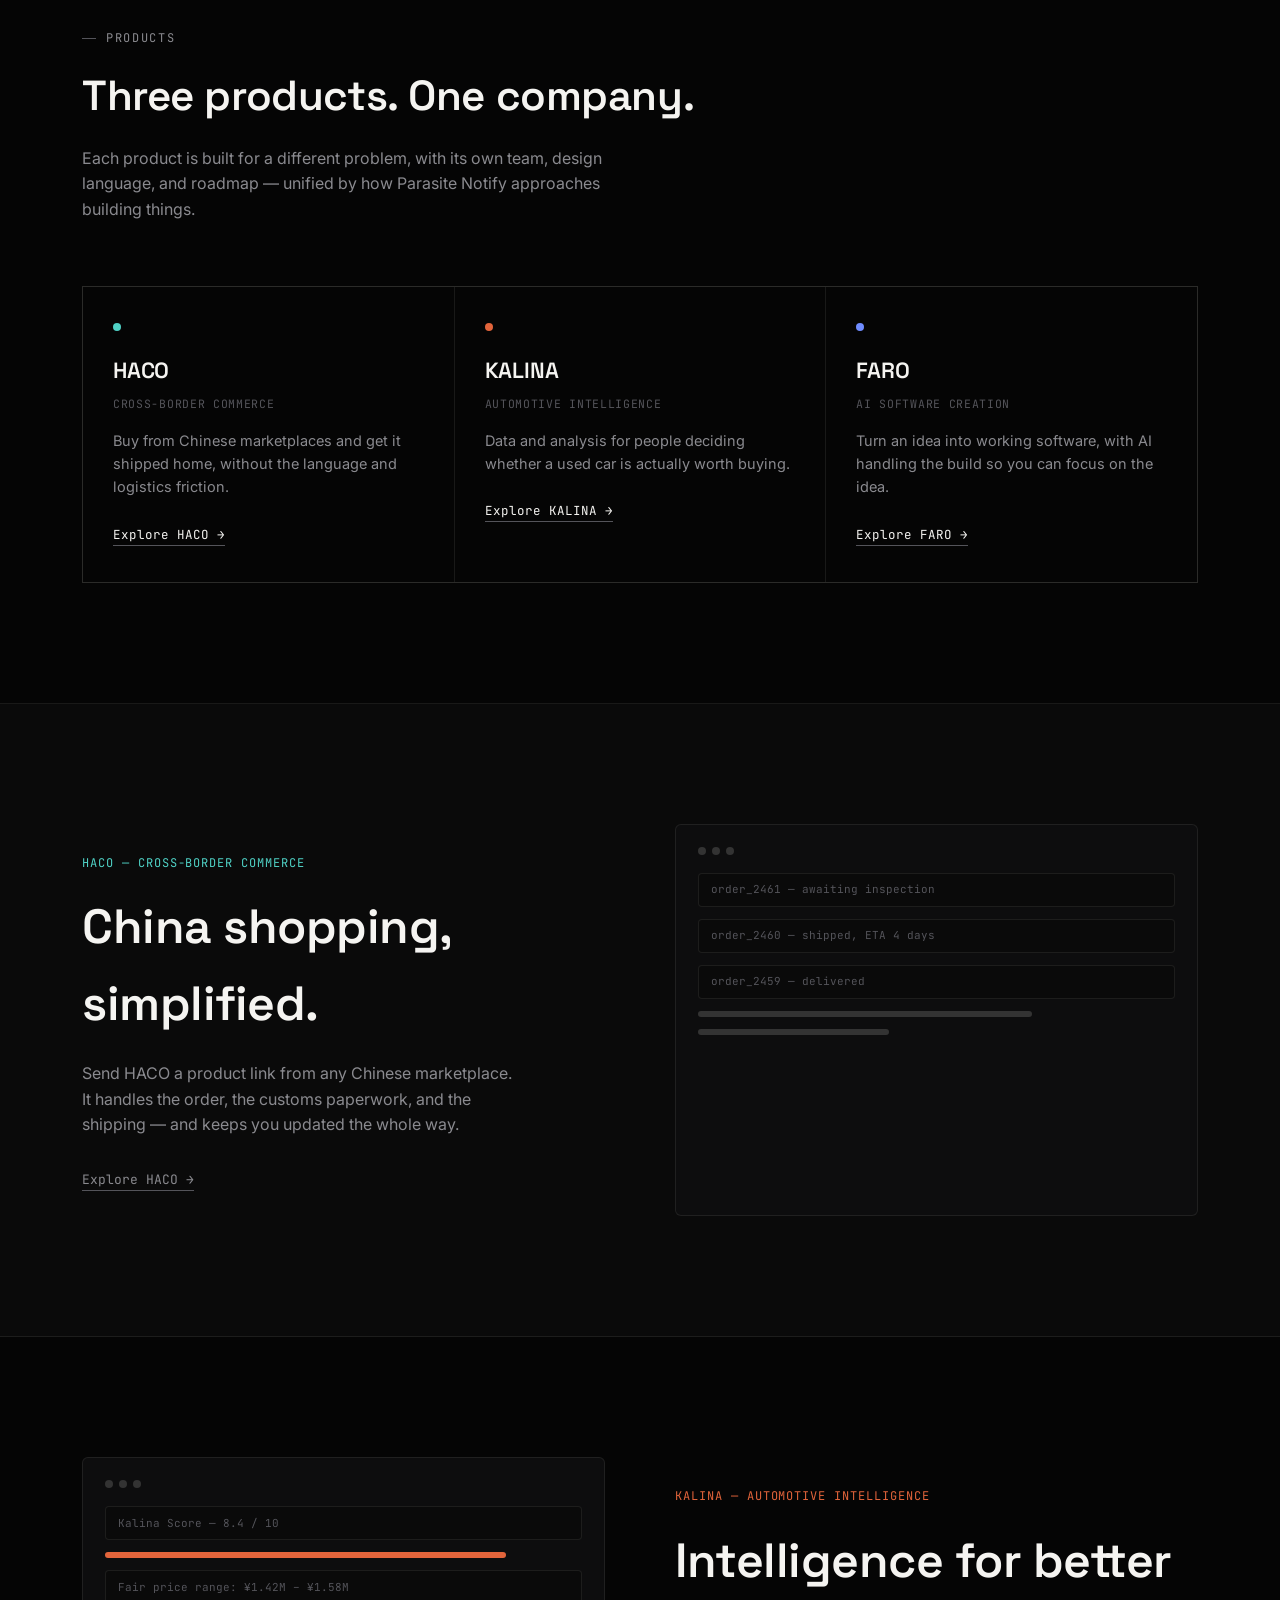
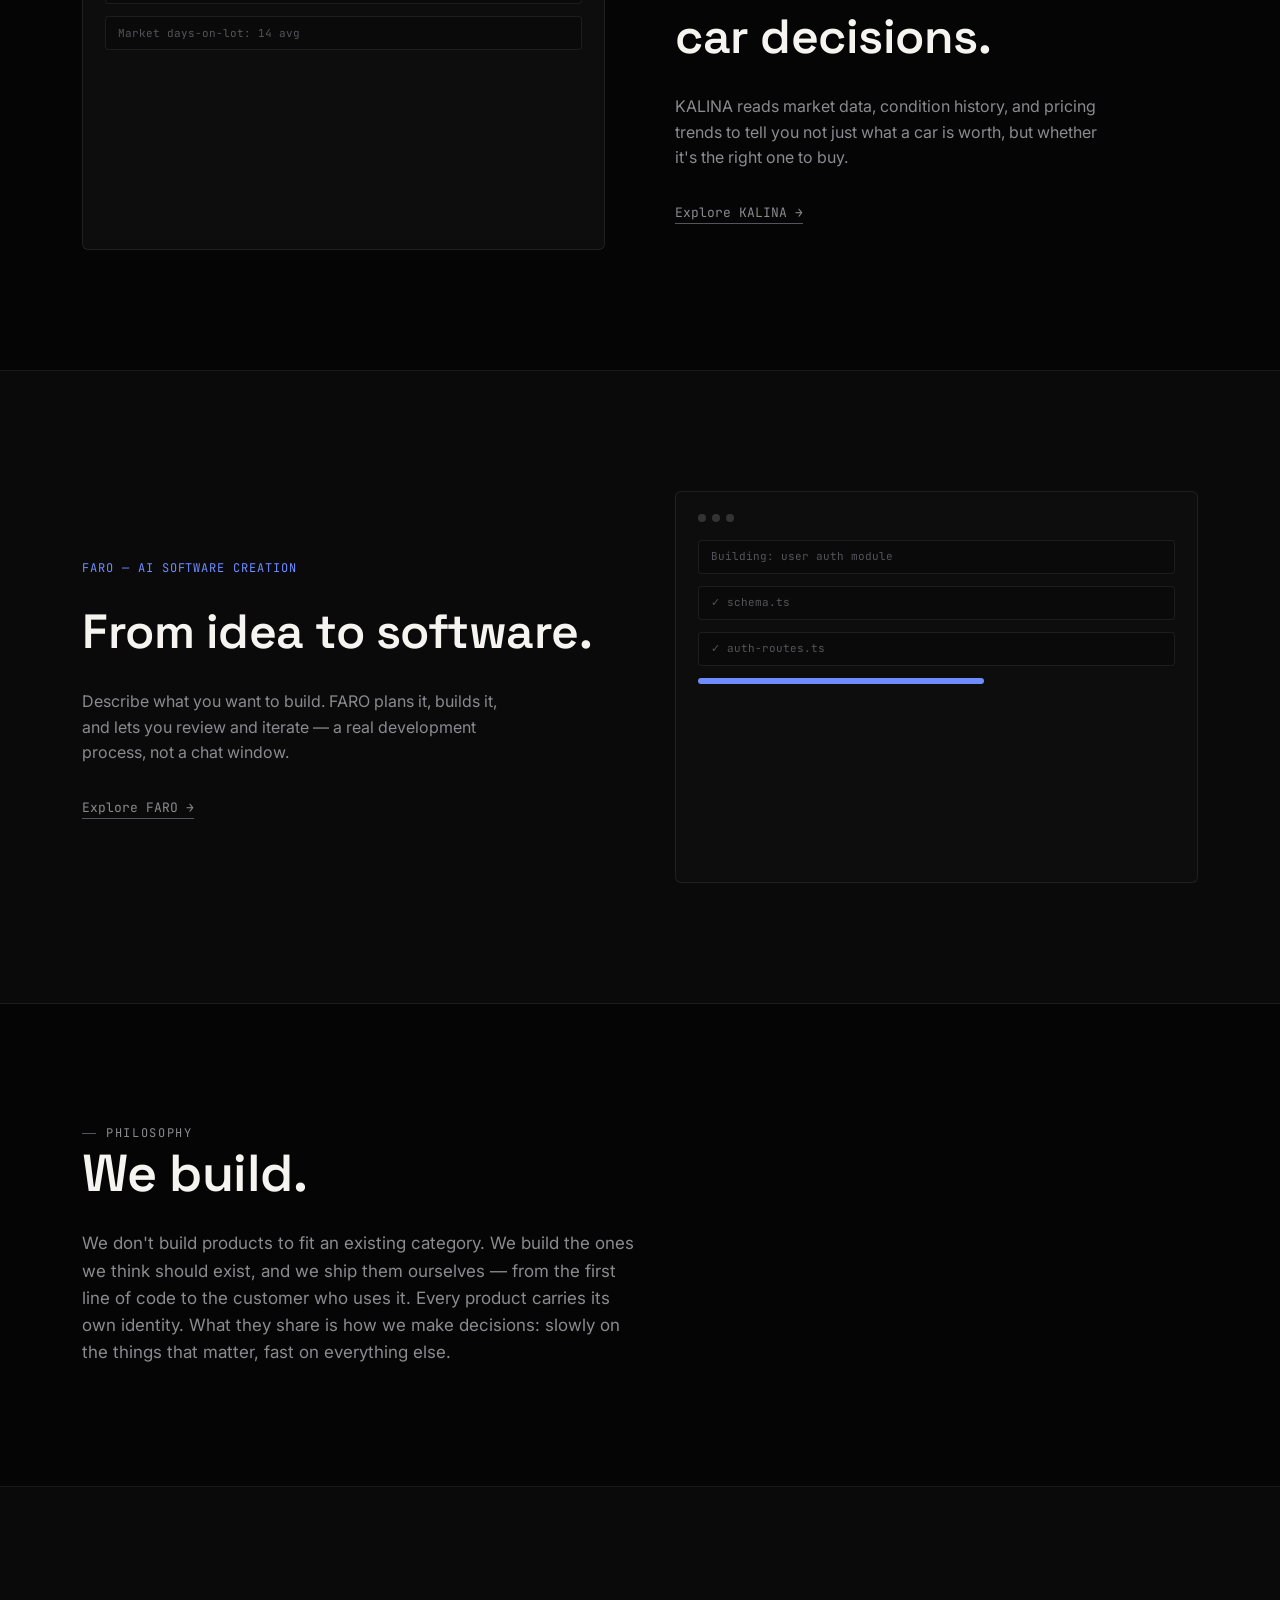
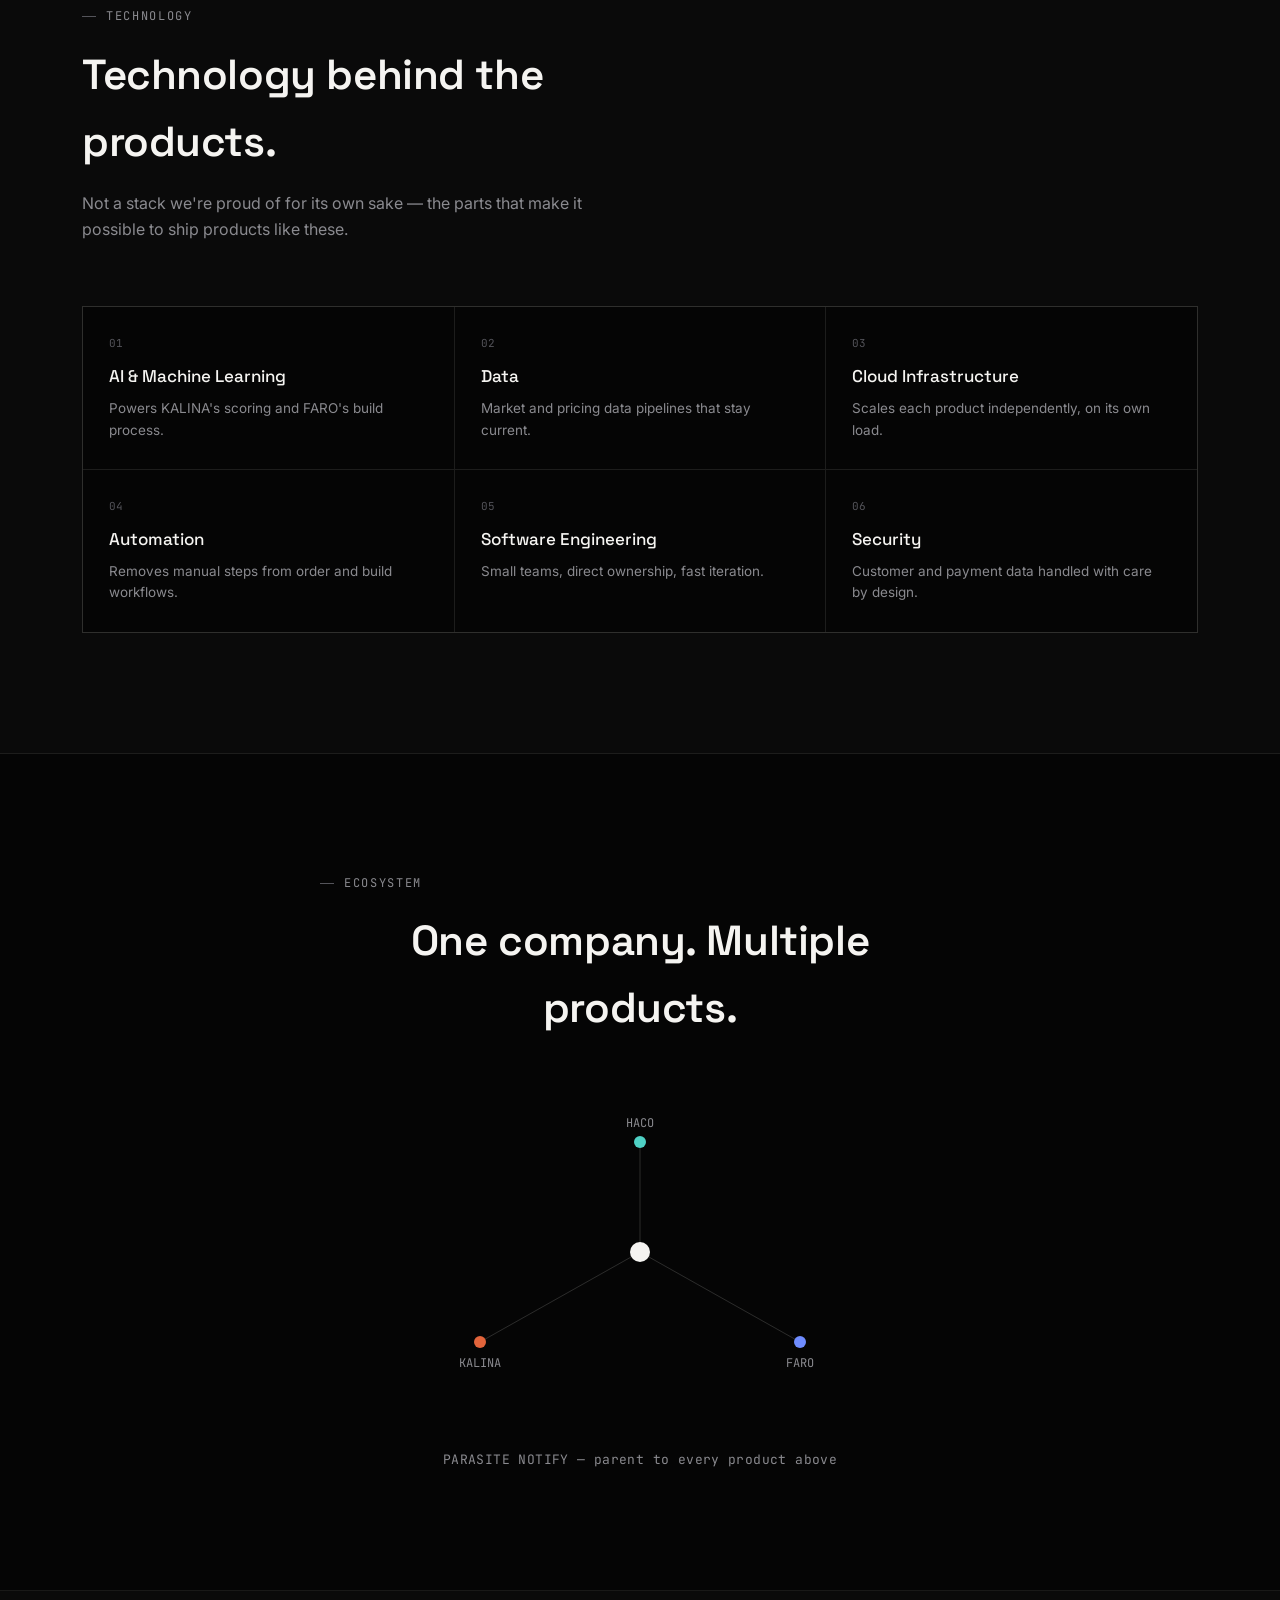
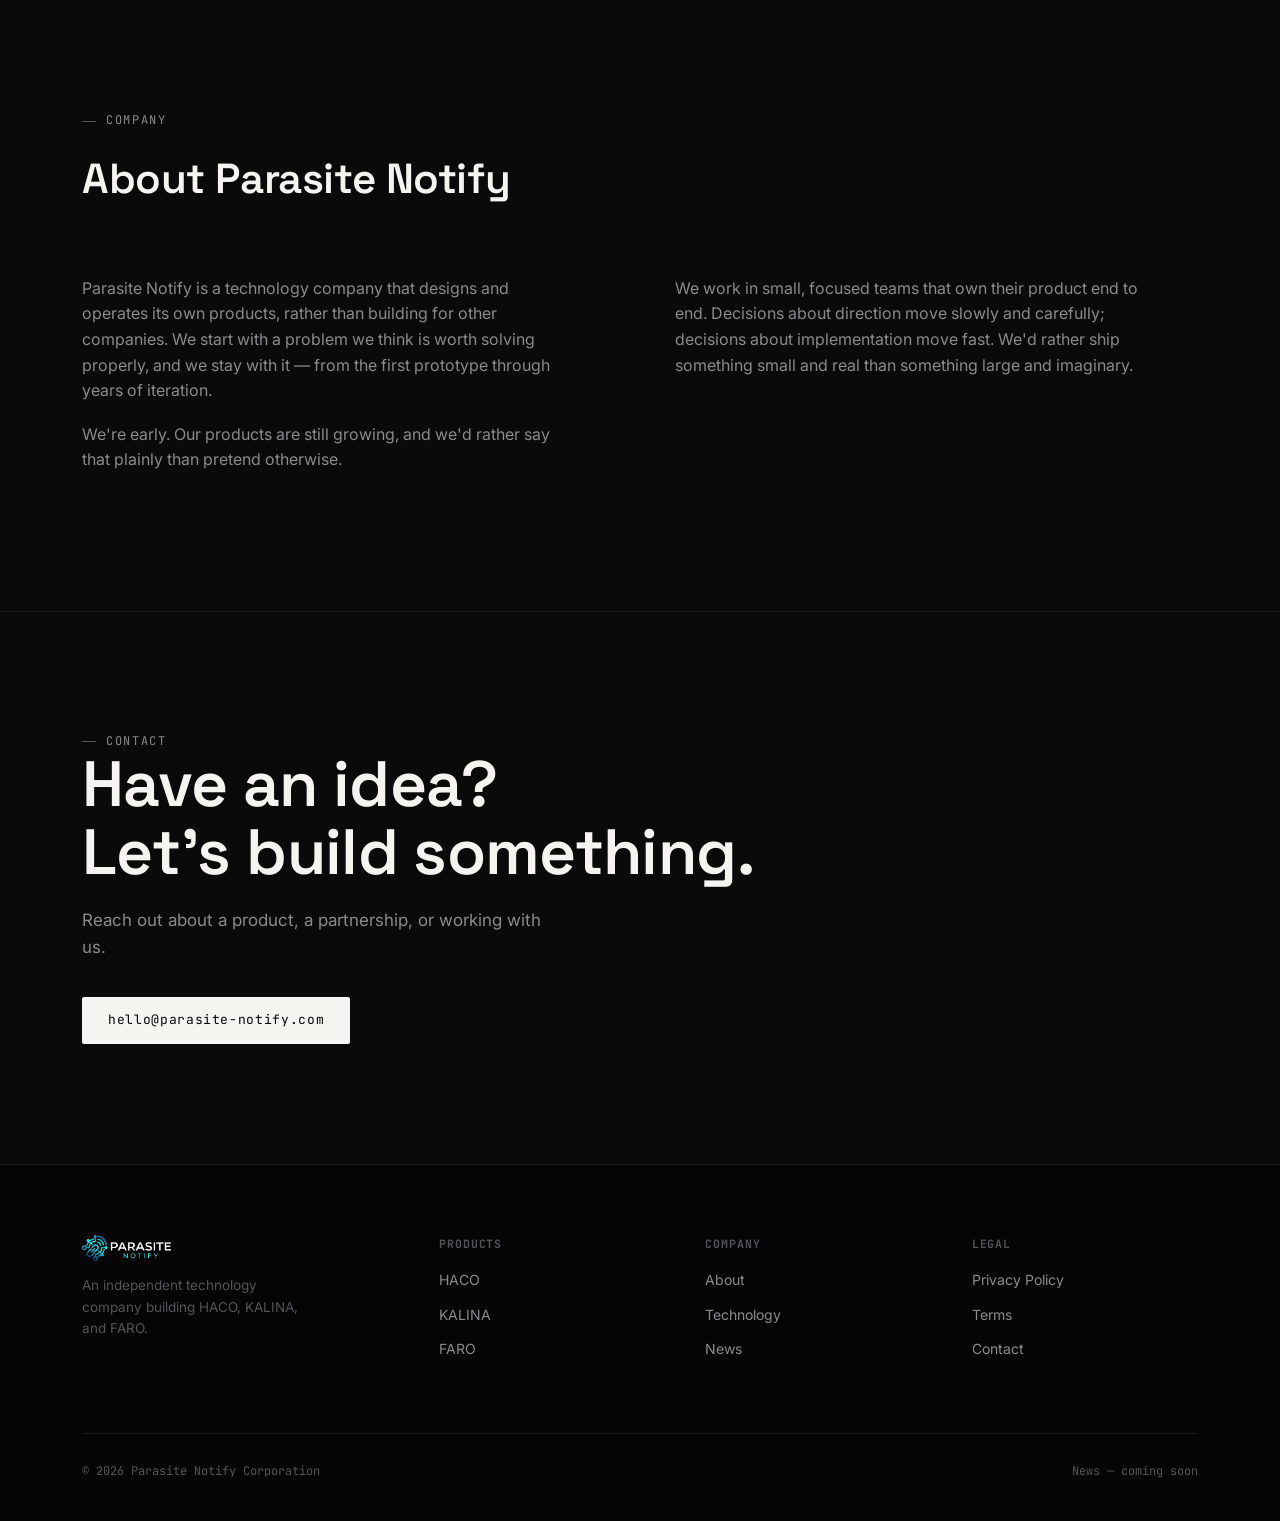
==== commit b1074730: "Add files via upload" ====
--- a/index.html
+++ b/index.html
@@ -5,6 +5,9 @@
 <meta name="viewport" content="width=device-width, initial-scale=1.0">
 <title>Parasite Notify Corporation | Independent Technology Company</title>
 <meta name="description" content="Parasite Notify builds independent products — HACO, KALINA, FARO — across commerce, automotive intelligence, and software creation.">
+<link rel="icon" type="image/png" sizes="32x32" href="favicon-32.png">
+<link rel="icon" type="image/png" sizes="16x16" href="favicon-16.png">
+<link rel="apple-touch-icon" sizes="180x180" href="favicon-180.png">
 <link rel="preconnect" href="https://fonts.googleapis.com">
 <link rel="preconnect" href="https://fonts.gstatic.com" crossorigin>
 <link href="https://fonts.googleapis.com/css2?family=Space+Grotesk:wght@400;500;600;700&family=Inter:wght@400;500;600&family=JetBrains+Mono:wght@400;500&display=swap" rel="stylesheet">
@@ -65,7 +68,9 @@
     display:flex;align-items:center;justify-content:space-between;
     padding:20px 32px;max-width:1180px;margin:0 auto;
   }
-  .logo{font-family:var(--display);font-weight:700;font-size:15px;letter-spacing:0.02em;}
+  .logo{font-family:var(--display);font-weight:700;font-size:15px;letter-spacing:0.02em;display:flex;align-items:center;}
+  .logo img{height:28px;width:auto;display:block;}
+  .foot-col .logo img{height:26px;}
   .nav-links{display:flex;gap:36px;font-size:14px;color:var(--ink-dim);}
   .nav-links a{transition:color .25s ease;}
   .nav-links a:hover{color:var(--ink);}
@@ -183,15 +188,6 @@
   .company-grid{display:grid;grid-template-columns:1fr 1fr;gap:70px;}
   .company-grid p{color:var(--ink-dim);font-size:16px;margin-bottom:18px;max-width:480px;}
 
-  /* ---------- CAREERS ---------- */
-  .careers-box{
-    border:1px solid var(--line);padding:56px 48px;border-radius:6px;
-    display:flex;justify-content:space-between;align-items:center;gap:40px;flex-wrap:wrap;
-    background:var(--bg-1);
-  }
-  .careers-box h3{font-size:28px;margin-bottom:10px;}
-  .careers-box p{color:var(--ink-dim);font-size:15px;max-width:360px;}
-
   /* ---------- CONTACT ---------- */
   .contact{text-align:left;}
   .contact h2{font-size:clamp(34px,5.4vw,64px);line-height:1.06;max-width:760px;}
@@ -226,7 +222,7 @@
 
 <header>
   <nav class="wrap">
-    <a href="#" class="logo">PARASITE NOTIFY</a>
+    <a href="index.html" class="logo"><img src="full-logo.png" alt="Parasite Notify"></a>
     <div class="nav-links">
       <a href="#products">Products</a>
       <a href="#company">Company</a>
@@ -451,20 +447,6 @@
   </div>
 </section>
 
-<!-- 11 CAREERS -->
-<section>
-  <div class="wrap">
-    <div class="careers-box reveal">
-      <div>
-        <div class="eyebrow">Careers</div>
-        <h3 style="margin-top:14px;">Build with us.</h3>
-        <p>We're looking for people who want to build products from zero.</p>
-      </div>
-      <a href="#contact" class="btn-primary">Open positions</a>
-    </div>
-  </div>
-</section>
-
 <!-- 12 CONTACT -->
 <section id="contact" class="alt contact">
   <div class="wrap">
@@ -482,7 +464,7 @@
   <div class="wrap">
     <div class="foot-grid">
       <div class="foot-col">
-        <div class="logo">PARASITE NOTIFY</div>
+        <div class="logo"><img src="full-logo.png" alt="Parasite Notify"></div>
         <p>An independent technology company building HACO, KALINA, and FARO.</p>
       </div>
       <div class="foot-col">
@@ -495,7 +477,6 @@
         <h5>Company</h5>
         <a href="#company">About</a>
         <a href="#technology">Technology</a>
-        <a href="#">Careers</a>
         <a href="#news">News</a>
       </div>
       <div class="foot-col">
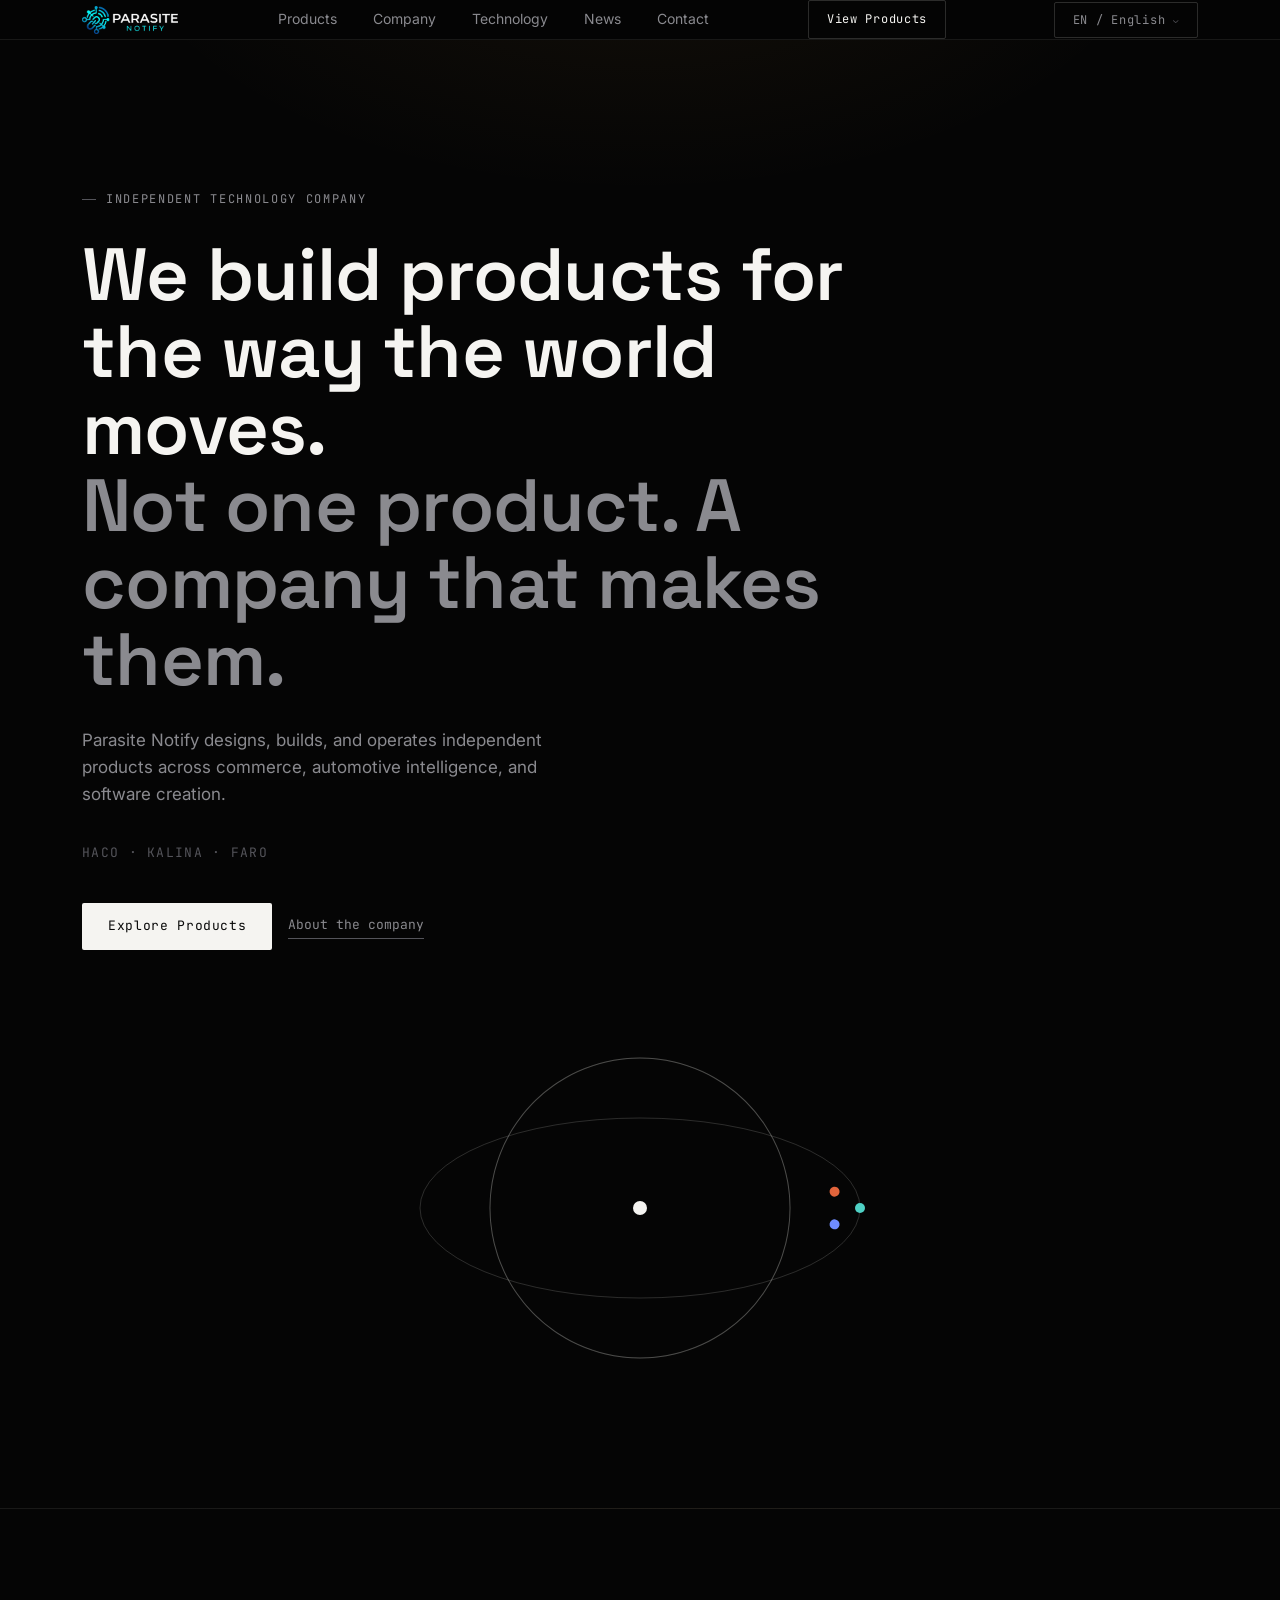
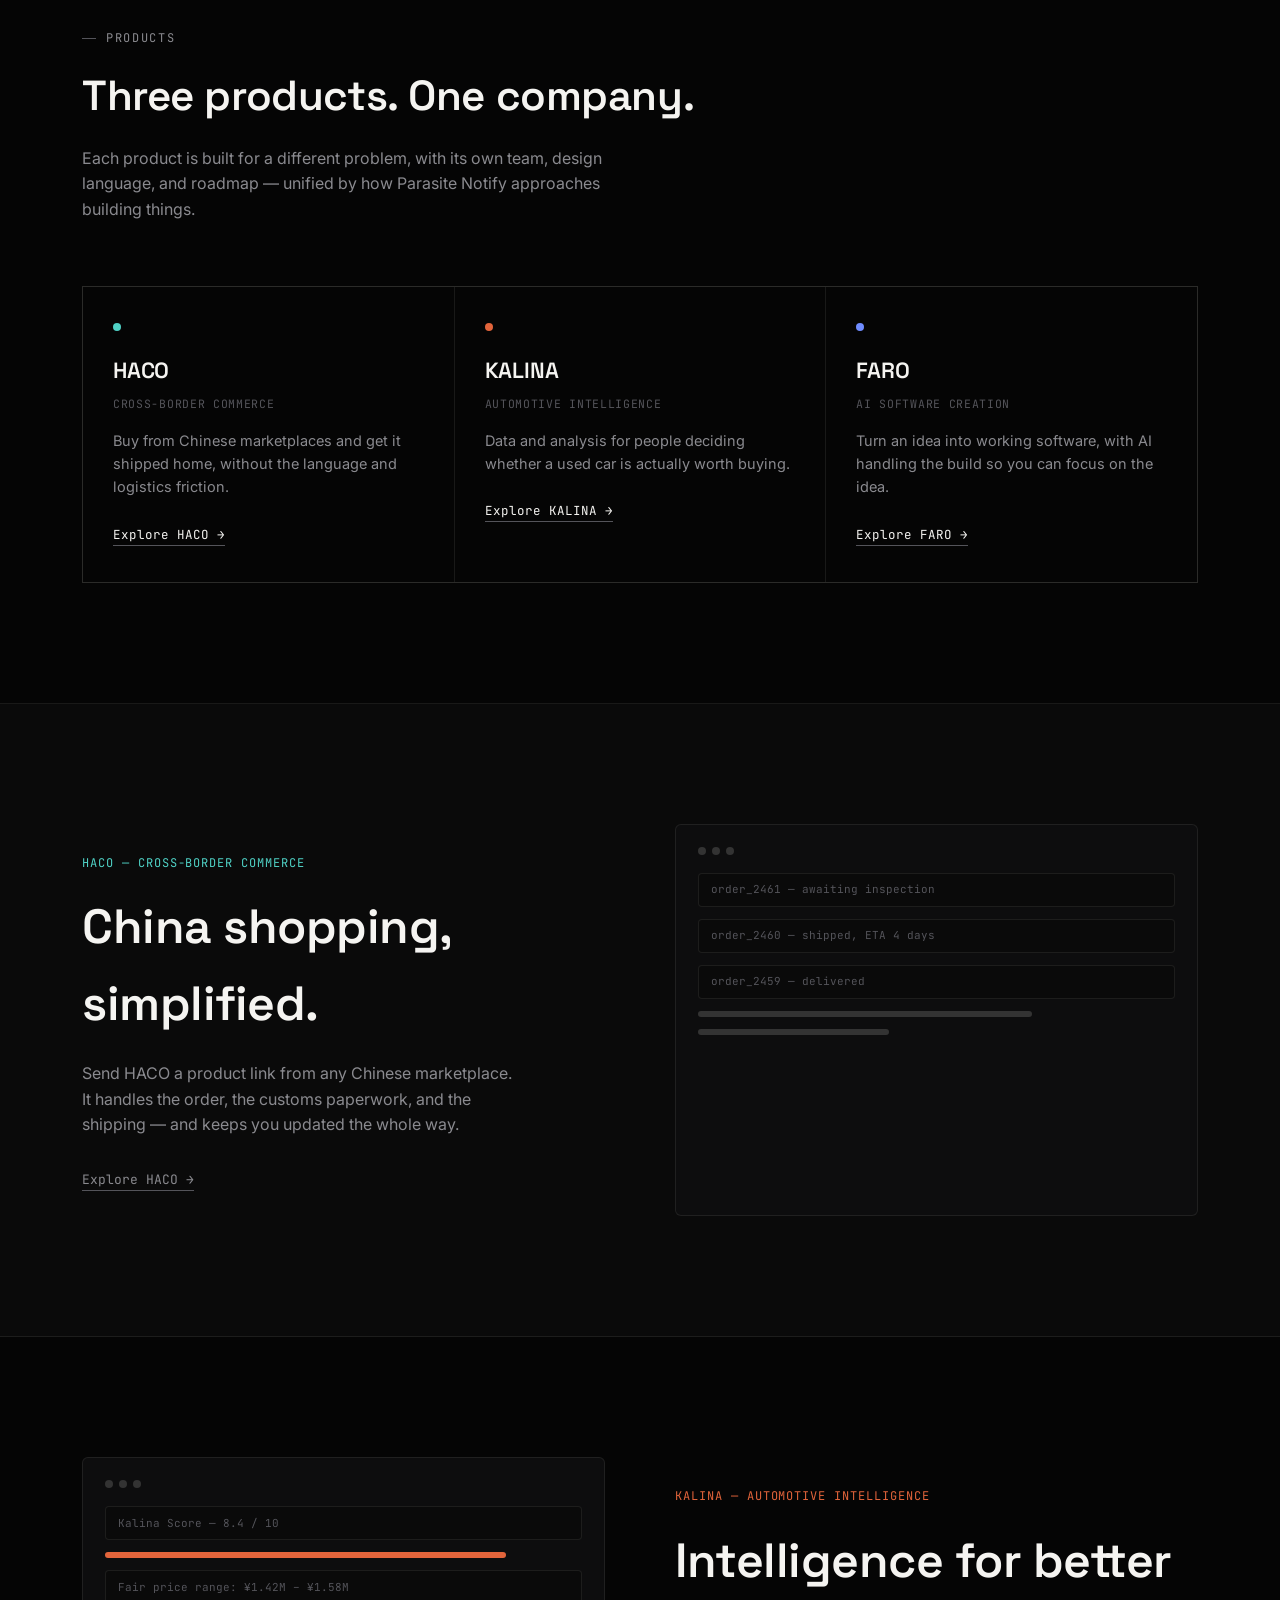
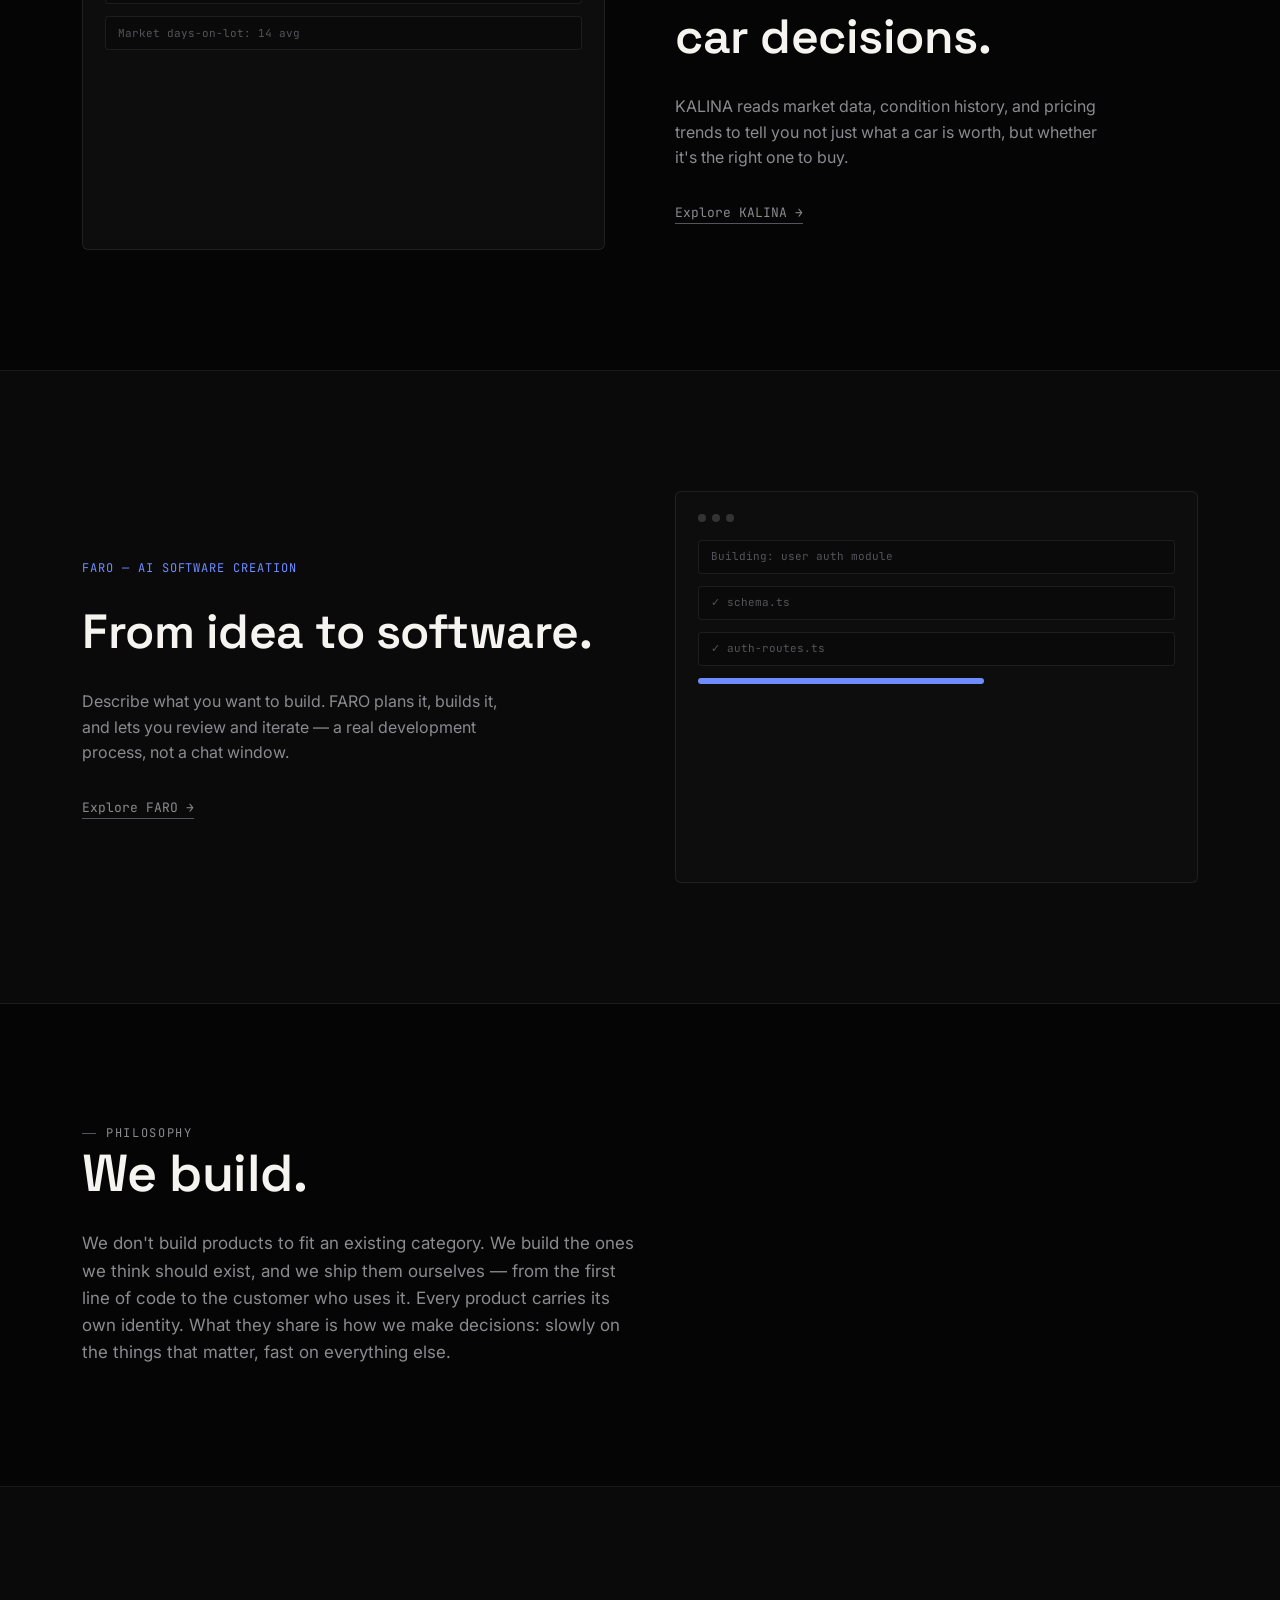
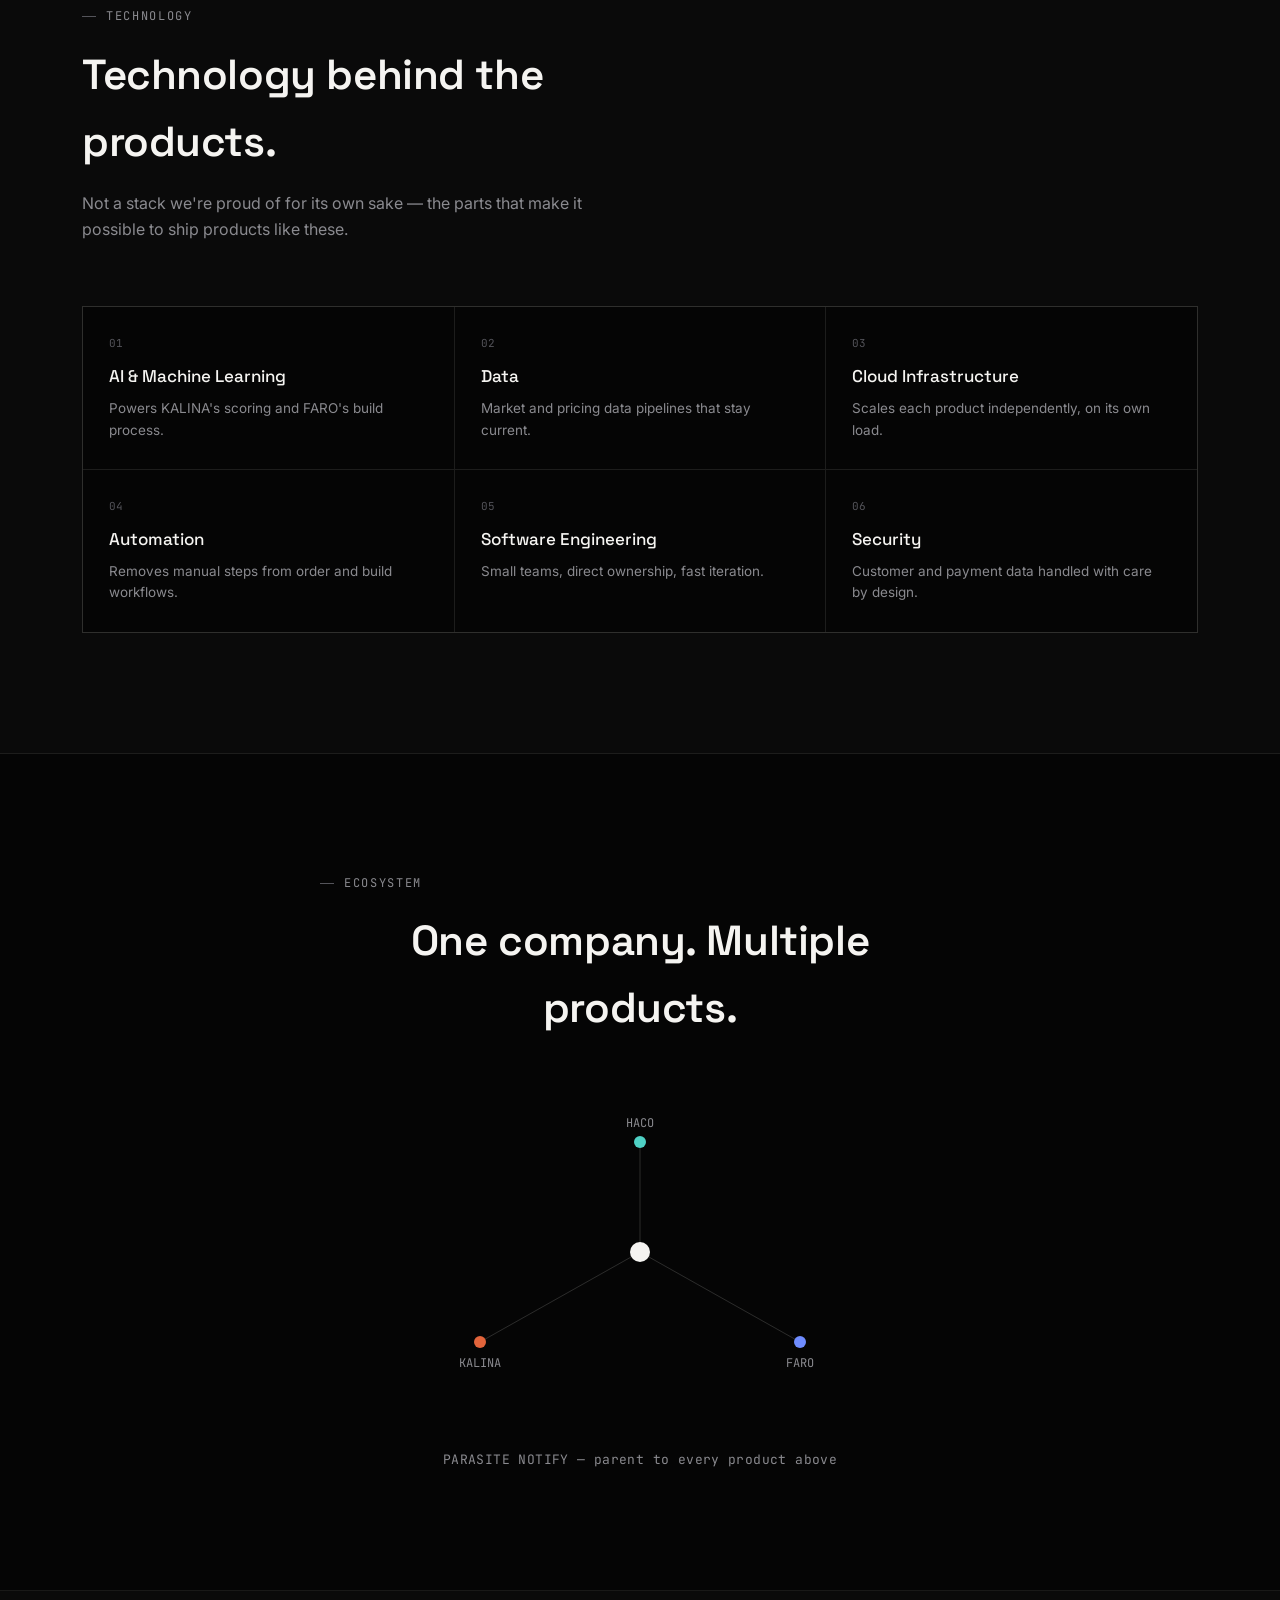
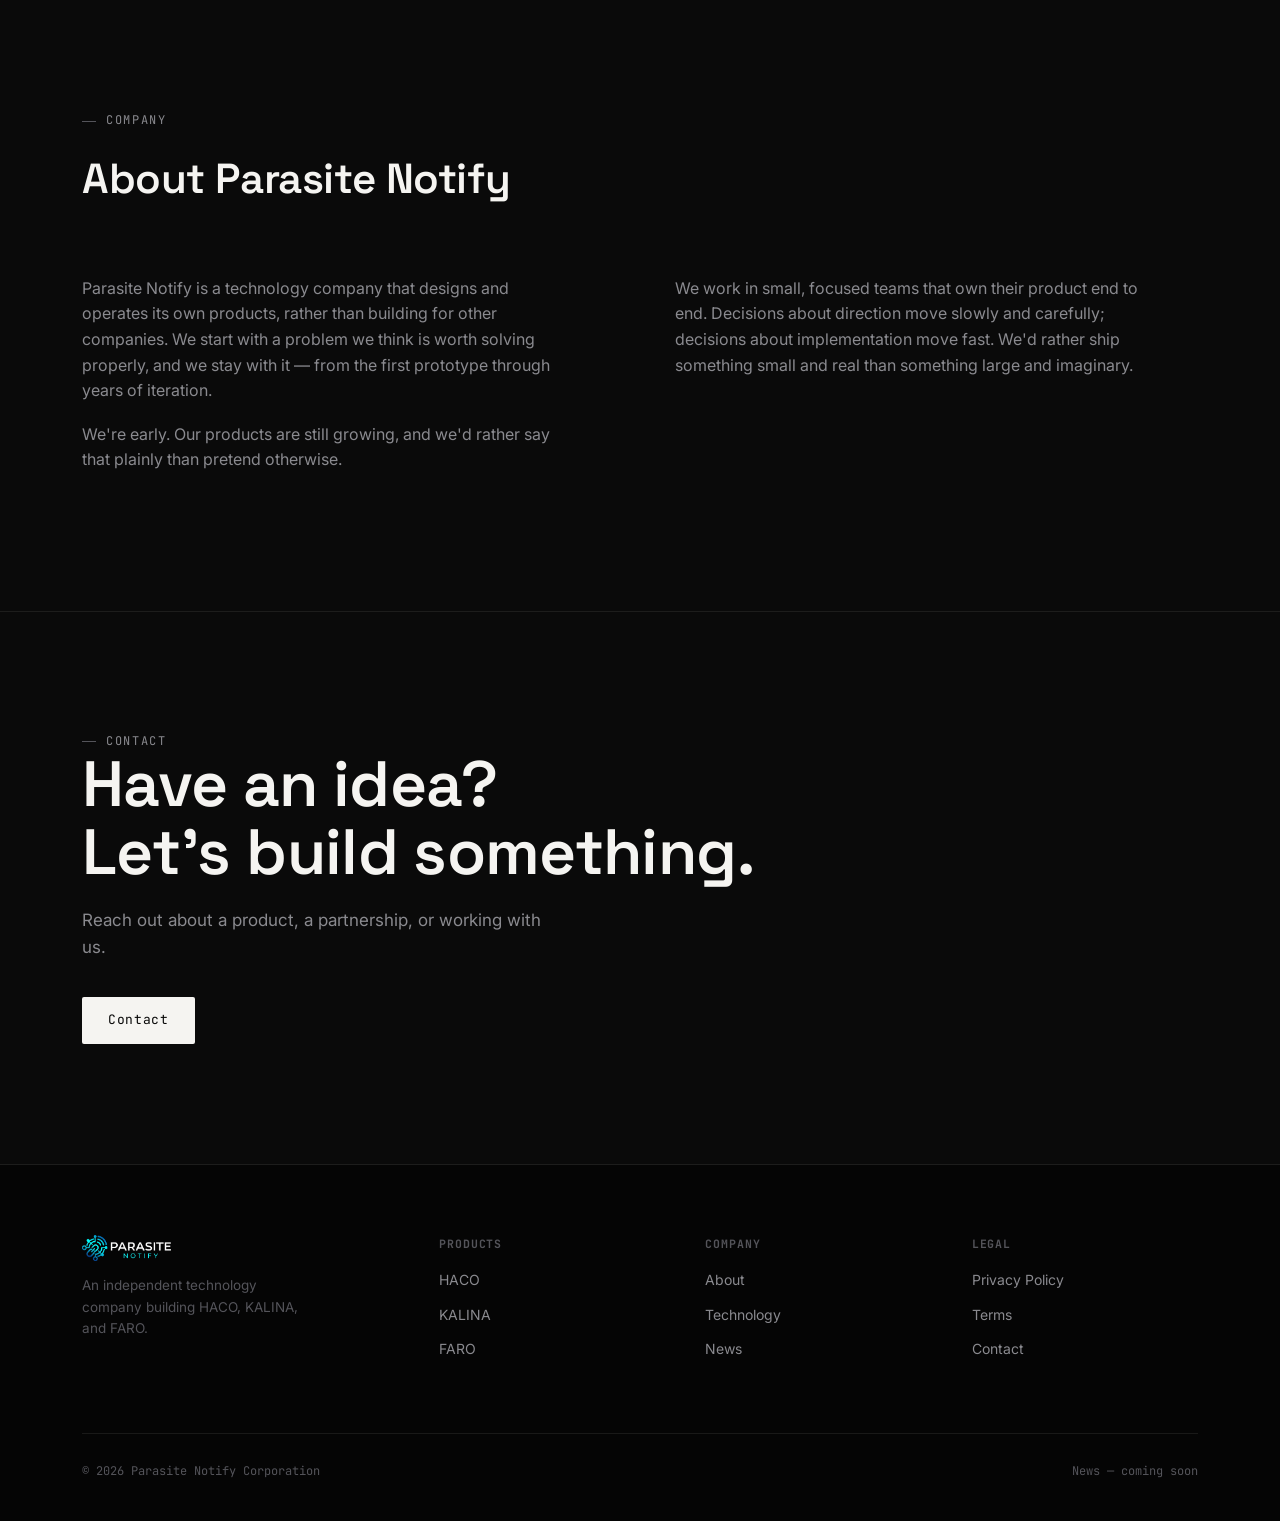
==== commit 1a91ed88: "Add files via upload" ====
--- a/index.html
+++ b/index.html
@@ -1,5 +1,5 @@
 <!DOCTYPE html>
-<html lang="en">
+<html lang="ja">
 <head>
 <meta charset="UTF-8">
 <meta name="viewport" content="width=device-width, initial-scale=1.0">
@@ -11,6 +11,8 @@
 <link rel="preconnect" href="https://fonts.googleapis.com">
 <link rel="preconnect" href="https://fonts.gstatic.com" crossorigin>
 <link href="https://fonts.googleapis.com/css2?family=Space+Grotesk:wght@400;500;600;700&family=Inter:wght@400;500;600&family=JetBrains+Mono:wght@400;500&display=swap" rel="stylesheet">
+<link rel="stylesheet" href="static/pn-system.css">
+<script src="static/js/i18n.js" defer></script>
 <style>
   :root{
     --bg-0:#050505;
@@ -57,7 +59,6 @@
   .reveal{opacity:0;transform:translateY(24px);transition:opacity .8s cubic-bezier(.2,.7,.2,1),transform .8s cubic-bezier(.2,.7,.2,1);}
   .reveal.in{opacity:1;transform:translateY(0);}
 
-  /* ---------- NAV ---------- */
   header{
     position:sticky;top:0;z-index:100;
     background:rgba(5,5,5,0.72);
@@ -87,7 +88,6 @@
   .mobile-menu a{padding:18px 32px;border-bottom:1px solid var(--line);font-size:15px;color:var(--ink-dim);}
   .mobile-menu.open{display:flex;}
 
-  /* ---------- HERO ---------- */
   .hero{
     padding:150px 0 110px;
     position:relative;
@@ -95,32 +95,20 @@
     border-bottom:1px solid var(--line);
   }
   .hero .wrap{display:flex;flex-direction:column;align-items:flex-start;gap:28px;}
-  .hero h1{
-    font-size:clamp(38px,6.2vw,74px);
-    line-height:1.04;
-    max-width:820px;
-  }
+  .hero h1{font-size:clamp(38px,6.2vw,74px);line-height:1.04;max-width:820px;}
   .hero h1 em{font-style:normal;color:var(--ink-dim);}
   .hero p{font-size:17px;color:var(--ink-dim);max-width:480px;}
-  .hero-products{
-    font-family:var(--mono);font-size:13px;letter-spacing:0.1em;color:var(--ink-faint);
-    display:flex;gap:14px;text-transform:uppercase;margin-top:6px;
-  }
+  .hero-products{font-family:var(--mono);font-size:13px;letter-spacing:0.1em;color:var(--ink-faint);display:flex;gap:14px;text-transform:uppercase;margin-top:6px;}
   .hero-products span:not(.dot){color:var(--ink-dim);}
   .hero-cta{display:flex;gap:16px;margin-top:12px;align-items:center;}
-  .btn-primary{
-    background:var(--ink);color:#080808;font-family:var(--mono);font-size:13px;
-    letter-spacing:0.05em;padding:13px 26px;border-radius:2px;transition:opacity .25s ease;
-  }
+  .btn-primary{background:var(--ink);color:#080808;font-family:var(--mono);font-size:13px;letter-spacing:0.05em;padding:13px 26px;border-radius:2px;transition:opacity .25s ease;}
   .btn-primary:hover{opacity:0.82;}
   .btn-ghost{font-family:var(--mono);font-size:13px;color:var(--ink-dim);border-bottom:1px solid var(--ink-faint);padding-bottom:2px;transition:color .25s ease,border-color .25s ease;}
   .btn-ghost:hover{color:var(--ink);border-color:var(--ink);}
 
-  /* orbital signature */
   .orbit-wrap{width:100%;display:flex;justify-content:center;margin-top:40px;}
   .orbit-wrap svg{width:100%;max-width:640px;height:auto;}
   .orbit-ring{fill:none;stroke:var(--line-strong);stroke-width:1;}
-  .orbit-node{filter:none;}
   .orbit-core{fill:var(--ink);}
   .spin-slow{animation:spin 46s linear infinite;transform-origin:320px 190px;}
   .spin-slow-rev{animation:spin 60s linear infinite reverse;transform-origin:320px 190px;}
@@ -128,14 +116,12 @@
   @keyframes spin{from{transform:rotate(0deg)}to{transform:rotate(360deg)}}
   @media (prefers-reduced-motion:reduce){.spin-slow,.spin-slow-rev,.spin-slower{animation:none;}}
 
-  /* ---------- SECTION GENERIC ---------- */
   section{padding:120px 0;border-bottom:1px solid var(--line);}
   section.alt{background:var(--bg-1);}
   .section-head{max-width:640px;margin-bottom:64px;}
   .section-head h2{font-size:clamp(28px,3.4vw,42px);margin-top:14px;}
   .section-head p{color:var(--ink-dim);margin-top:16px;font-size:16px;max-width:520px;}
 
-  /* ---------- PRODUCTS OVERVIEW ---------- */
   .product-grid{display:grid;grid-template-columns:repeat(3,1fr);gap:1px;background:var(--line);border:1px solid var(--line);}
   .product-tile{background:var(--bg-0);padding:36px 30px;transition:background .3s ease;position:relative;}
   .product-tile:hover{background:var(--bg-2);}
@@ -146,55 +132,43 @@
   .product-tile p{color:var(--ink-dim);font-size:14.5px;margin-bottom:22px;}
   .product-tile a{font-family:var(--mono);font-size:12.5px;color:var(--ink);border-bottom:1px solid var(--ink-faint);padding-bottom:2px;}
 
-  /* ---------- SHOWCASE (alternating) ---------- */
   .showcase{display:grid;grid-template-columns:1fr 1fr;gap:70px;align-items:center;}
   .showcase.reverse .showcase-copy{order:2;}
   .showcase.reverse .showcase-visual{order:1;}
   .showcase-copy .cat{font-family:var(--mono);font-size:12px;letter-spacing:0.08em;text-transform:uppercase;margin-bottom:16px;display:inline-block;}
   .showcase-copy h3{font-size:clamp(30px,4vw,48px);margin-bottom:18px;}
   .showcase-copy p{color:var(--ink-dim);font-size:16px;max-width:440px;margin-bottom:28px;}
-  .showcase-visual{
-    border:1px solid var(--line);border-radius:6px;overflow:hidden;
-    background:var(--bg-2);aspect-ratio:4/3;position:relative;
-  }
+  .showcase-visual{border:1px solid var(--line);border-radius:6px;overflow:hidden;background:var(--bg-2);aspect-ratio:4/3;position:relative;}
   .mock-ui{position:absolute;inset:0;padding:22px;display:flex;flex-direction:column;gap:12px;font-family:var(--mono);font-size:11px;color:var(--ink-faint);}
   .mock-topbar{display:flex;gap:6px;margin-bottom:6px;}
   .mock-dot{width:8px;height:8px;border-radius:50%;background:var(--line-strong);}
   .mock-row{height:34px;border:1px solid var(--line);border-radius:4px;display:flex;align-items:center;padding:0 12px;background:var(--bg-1);}
   .mock-bar{height:6px;border-radius:3px;background:var(--line-strong);}
 
-  + section.alt + section:not(.alt) {}
-
-  /* ---------- PHILOSOPHY ---------- */
   .philosophy{text-align:left;max-width:760px;}
   .philosophy h2{font-size:clamp(30px,4.4vw,52px);line-height:1.18;margin-bottom:26px;}
   .philosophy p{color:var(--ink-dim);font-size:17px;max-width:560px;}
 
-  /* ---------- TECH ---------- */
   .tech-list{display:grid;grid-template-columns:repeat(3,1fr);gap:1px;background:var(--line);border:1px solid var(--line);}
   .tech-item{background:var(--bg-0);padding:28px 26px;}
   .tech-item .n{font-family:var(--mono);font-size:11px;color:var(--ink-faint);margin-bottom:10px;}
   .tech-item h4{font-size:17px;font-weight:500;margin-bottom:8px;font-family:var(--display);}
   .tech-item p{font-size:13.5px;color:var(--ink-dim);}
 
-  /* ---------- ECOSYSTEM ---------- */
   .ecosystem{text-align:center;}
   .ecosystem .section-head{margin:0 auto 40px;text-align:center;}
   .eco-visual{display:flex;justify-content:center;}
   .eco-visual svg{width:100%;max-width:560px;height:auto;}
   .eco-caption{font-family:var(--mono);font-size:13px;color:var(--ink-dim);margin-top:28px;letter-spacing:0.03em;}
 
-  /* ---------- COMPANY ---------- */
   .company-grid{display:grid;grid-template-columns:1fr 1fr;gap:70px;}
   .company-grid p{color:var(--ink-dim);font-size:16px;margin-bottom:18px;max-width:480px;}
 
-  /* ---------- CONTACT ---------- */
   .contact{text-align:left;}
   .contact h2{font-size:clamp(34px,5.4vw,64px);line-height:1.06;max-width:760px;}
   .contact p{color:var(--ink-dim);margin-top:20px;font-size:17px;max-width:460px;}
   .contact .hero-cta{margin-top:36px;}
 
-  /* ---------- FOOTER ---------- */
   footer{padding:70px 0 40px;}
   .foot-grid{display:grid;grid-template-columns:1.4fr 1fr 1fr 1fr;gap:40px;margin-bottom:60px;}
   .foot-col .logo{margin-bottom:14px;}
@@ -224,36 +198,51 @@
   <nav class="wrap">
     <a href="index.html" class="logo"><img src="full-logo.png" alt="Parasite Notify"></a>
     <div class="nav-links">
-      <a href="#products">Products</a>
-      <a href="#company">Company</a>
-      <a href="#technology">Technology</a>
-      <a href="#news">News</a>
-      <a href="#contact">Contact</a>
-    </div>
-    <a href="#products" class="nav-cta">View Products</a>
+      <a href="#products" data-i18n="nav.products">Products</a>
+      <a href="#company" data-i18n="nav.company">Company</a>
+      <a href="#technology" data-i18n="nav.technology">Technology</a>
+      <a href="#news" data-i18n="nav.news">News</a>
+      <a href="#contact" data-i18n="nav.contact">Contact</a>
+    </div>
+    <a href="#products" class="nav-cta" data-i18n="nav.view_products">View Products</a>
+
+    <!-- Language Switcher -->
+    <div class="language-select-wrap">
+      <button type="button" class="language-select" id="languageSelect" aria-haspopup="listbox" aria-expanded="false">
+        <span id="currentLanguage">JP / 日本語</span>
+        <span class="language-arrow">⌄</span>
+      </button>
+      <div class="language-menu" id="languageMenu" role="listbox" aria-label="Language">
+        <button type="button" class="language-option active" data-lang="ja"><span>JP</span><span>日本語</span></button>
+        <button type="button" class="language-option" data-lang="en"><span>EN</span><span>English</span></button>
+        <button type="button" class="language-option" data-lang="ko"><span>KO</span><span>한국어</span></button>
+        <button type="button" class="language-option" data-lang="zh"><span>ZH</span><span>中文</span></button>
+      </div>
+    </div>
+
     <button class="burger" id="burger" aria-label="Menu"><span></span><span></span><span></span></button>
   </nav>
   <div class="mobile-menu" id="mobileMenu">
-    <a href="#products">Products</a>
-    <a href="#company">Company</a>
-    <a href="#technology">Technology</a>
-    <a href="#news">News</a>
-    <a href="#contact">Contact</a>
+    <a href="#products" data-i18n="mobile_menu.products">Products</a>
+    <a href="#company" data-i18n="mobile_menu.company">Company</a>
+    <a href="#technology" data-i18n="mobile_menu.technology">Technology</a>
+    <a href="#news" data-i18n="mobile_menu.news">News</a>
+    <a href="#contact" data-i18n="mobile_menu.contact">Contact</a>
   </div>
 </header>
 
 <!-- 01 HERO -->
 <section class="hero">
   <div class="wrap">
-    <div class="eyebrow">Independent Technology Company</div>
-    <h1 class="reveal">We build products for the way the world moves.<br><em>Not one product. A company that makes them.</em></h1>
-    <p class="reveal">Parasite Notify designs, builds, and operates independent products across commerce, automotive intelligence, and software creation.</p>
-    <div class="hero-products reveal">
+    <div class="eyebrow" data-i18n="index.hero_eyebrow">Independent Technology Company</div>
+    <h1 class="reveal" data-i18n-html="index.hero_title">We build products for the way the world moves.<br><em>Not one product. A company that makes them.</em></h1>
+    <p class="reveal" data-i18n="index.hero_desc">Parasite Notify designs, builds, and operates independent products across commerce, automotive intelligence, and software creation.</p>
+    <div class="hero-products reveal" data-i18n="index.hero_products">
       <span>HACO</span><span class="dot">·</span><span>KALINA</span><span class="dot">·</span><span>FARO</span>
     </div>
     <div class="hero-cta reveal">
-      <a href="#products" class="btn-primary">Explore Products</a>
-      <a href="#company" class="btn-ghost">About the company</a>
+      <a href="#products" class="btn-primary" data-i18n="index.hero_cta">Explore Products</a>
+      <a href="#company" class="btn-ghost" data-i18n="index.hero_cta_ghost">About the company</a>
     </div>
     <div class="orbit-wrap reveal">
       <svg viewBox="0 0 640 380">
@@ -273,31 +262,31 @@
 <section id="products">
   <div class="wrap">
     <div class="section-head reveal">
-      <div class="eyebrow">Products</div>
-      <h2>Three products. One company.</h2>
-      <p>Each product is built for a different problem, with its own team, design language, and roadmap — unified by how Parasite Notify approaches building things.</p>
+      <div class="eyebrow" data-i18n="index.products_eyebrow">Products</div>
+      <h2 data-i18n="index.products_title">Three products. One company.</h2>
+      <p data-i18n="index.products_desc">Each product is built for a different problem, with its own team, design language, and roadmap — unified by how Parasite Notify approaches building things.</p>
     </div>
     <div class="product-grid reveal">
       <div class="product-tile">
         <div class="dot haco-dot"></div>
-        <h3>HACO</h3>
-        <div class="cat">Cross-border Commerce</div>
-        <p>Buy from Chinese marketplaces and get it shipped home, without the language and logistics friction.</p>
-        <a href="haco.html">Explore HACO →</a>
+        <h3 data-i18n="index.haco_name">HACO</h3>
+        <div class="cat" data-i18n="index.haco_cat">Cross-border Commerce</div>
+        <p data-i18n="index.haco_desc">Buy from Chinese marketplaces and get it shipped home, without the language and logistics friction.</p>
+        <a href="haco.html" data-i18n="index.haco_cta">Explore HACO →</a>
       </div>
       <div class="product-tile">
         <div class="dot kalina-dot"></div>
-        <h3>KALINA</h3>
-        <div class="cat">Automotive Intelligence</div>
-        <p>Data and analysis for people deciding whether a used car is actually worth buying.</p>
-        <a href="kalina.html">Explore KALINA →</a>
+        <h3 data-i18n="index.kalina_name">KALINA</h3>
+        <div class="cat" data-i18n="index.kalina_cat">Automotive Intelligence</div>
+        <p data-i18n="index.kalina_desc">Data and analysis for people deciding whether a used car is actually worth buying.</p>
+        <a href="kalina.html" data-i18n="index.kalina_cta">Explore KALINA →</a>
       </div>
       <div class="product-tile">
         <div class="dot faro-dot"></div>
-        <h3>FARO</h3>
-        <div class="cat">AI Software Creation</div>
-        <p>Turn an idea into working software, with AI handling the build so you can focus on the idea.</p>
-        <a href="faro.html">Explore FARO →</a>
+        <h3 data-i18n="index.faro_name">FARO</h3>
+        <div class="cat" data-i18n="index.faro_cat">AI Software Creation</div>
+        <p data-i18n="index.faro_desc">Turn an idea into working software, with AI handling the build so you can focus on the idea.</p>
+        <a href="faro.html" data-i18n="index.faro_cta">Explore FARO →</a>
       </div>
     </div>
   </div>
@@ -308,10 +297,10 @@
   <div class="wrap">
     <div class="showcase">
       <div class="showcase-copy reveal">
-        <span class="cat" style="color:var(--haco)">HACO — Cross-border Commerce</span>
-        <h3>China shopping, simplified.</h3>
-        <p>Send HACO a product link from any Chinese marketplace. It handles the order, the customs paperwork, and the shipping — and keeps you updated the whole way.</p>
-        <a href="haco.html" class="btn-ghost">Explore HACO →</a>
+        <span class="cat" style="color:var(--haco)" data-i18n="index.haco_showcase_eyebrow">HACO — Cross-border Commerce</span>
+        <h3 data-i18n="index.haco_showcase_title">China shopping, simplified.</h3>
+        <p data-i18n="index.haco_showcase_desc">Send HACO a product link from any Chinese marketplace. It handles the order, the customs paperwork, and the shipping — and keeps you updated the whole way.</p>
+        <a href="haco.html" class="btn-ghost" data-i18n="index.haco_showcase_cta">Explore HACO →</a>
       </div>
       <div class="showcase-visual reveal">
         <div class="mock-ui">
@@ -332,10 +321,10 @@
   <div class="wrap">
     <div class="showcase reverse">
       <div class="showcase-copy reveal">
-        <span class="cat" style="color:var(--kalina)">KALINA — Automotive Intelligence</span>
-        <h3>Intelligence for better car decisions.</h3>
-        <p>KALINA reads market data, condition history, and pricing trends to tell you not just what a car is worth, but whether it's the right one to buy.</p>
-        <a href="kalina.html" class="btn-ghost">Explore KALINA →</a>
+        <span class="cat" style="color:var(--kalina)" data-i18n="index.kalina_showcase_eyebrow">KALINA — Automotive Intelligence</span>
+        <h3 data-i18n="index.kalina_showcase_title">Intelligence for better car decisions.</h3>
+        <p data-i18n="index.kalina_showcase_desc">KALINA reads market data, condition history, and pricing trends to tell you not just what a car is worth, but whether it's the right one to buy.</p>
+        <a href="kalina.html" class="btn-ghost" data-i18n="index.kalina_showcase_cta">Explore KALINA →</a>
       </div>
       <div class="showcase-visual reveal">
         <div class="mock-ui">
@@ -355,10 +344,10 @@
   <div class="wrap">
     <div class="showcase">
       <div class="showcase-copy reveal">
-        <span class="cat" style="color:var(--faro)">FARO — AI Software Creation</span>
-        <h3>From idea to software.</h3>
-        <p>Describe what you want to build. FARO plans it, builds it, and lets you review and iterate — a real development process, not a chat window.</p>
-        <a href="faro.html" class="btn-ghost">Explore FARO →</a>
+        <span class="cat" style="color:var(--faro)" data-i18n="index.faro_showcase_eyebrow">FARO — AI Software Creation</span>
+        <h3 data-i18n="index.faro_showcase_title">From idea to software.</h3>
+        <p data-i18n="index.faro_showcase_desc">Describe what you want to build. FARO plans it, builds it, and lets you review and iterate — a real development process, not a chat window.</p>
+        <a href="faro.html" class="btn-ghost" data-i18n="index.faro_showcase_cta">Explore FARO →</a>
       </div>
       <div class="showcase-visual reveal">
         <div class="mock-ui">
@@ -377,9 +366,9 @@
 <section>
   <div class="wrap">
     <div class="philosophy reveal">
-      <div class="eyebrow">Philosophy</div>
-      <h2>We build.</h2>
-      <p>We don't build products to fit an existing category. We build the ones we think should exist, and we ship them ourselves — from the first line of code to the customer who uses it. Every product carries its own identity. What they share is how we make decisions: slowly on the things that matter, fast on everything else.</p>
+      <div class="eyebrow" data-i18n="index.philosophy_eyebrow">Philosophy</div>
+      <h2 data-i18n="index.philosophy_title">We build.</h2>
+      <p data-i18n="index.philosophy_desc">We don't build products to fit an existing category. We build the ones we think should exist, and we ship them ourselves — from the first line of code to the customer who uses it. Every product carries its own identity. What they share is how we make decisions: slowly on the things that matter, fast on everything else.</p>
     </div>
   </div>
 </section>
@@ -388,17 +377,17 @@
 <section id="technology" class="alt">
   <div class="wrap">
     <div class="section-head reveal">
-      <div class="eyebrow">Technology</div>
-      <h2>Technology behind the products.</h2>
-      <p>Not a stack we're proud of for its own sake — the parts that make it possible to ship products like these.</p>
+      <div class="eyebrow" data-i18n="index.tech_eyebrow">Technology</div>
+      <h2 data-i18n="index.tech_title">Technology behind the products.</h2>
+      <p data-i18n="index.tech_desc">Not a stack we're proud of for its own sake — the parts that make it possible to ship products like these.</p>
     </div>
     <div class="tech-list reveal">
-      <div class="tech-item"><div class="n">01</div><h4>AI &amp; Machine Learning</h4><p>Powers KALINA's scoring and FARO's build process.</p></div>
-      <div class="tech-item"><div class="n">02</div><h4>Data</h4><p>Market and pricing data pipelines that stay current.</p></div>
-      <div class="tech-item"><div class="n">03</div><h4>Cloud Infrastructure</h4><p>Scales each product independently, on its own load.</p></div>
-      <div class="tech-item"><div class="n">04</div><h4>Automation</h4><p>Removes manual steps from order and build workflows.</p></div>
-      <div class="tech-item"><div class="n">05</div><h4>Software Engineering</h4><p>Small teams, direct ownership, fast iteration.</p></div>
-      <div class="tech-item"><div class="n">06</div><h4>Security</h4><p>Customer and payment data handled with care by design.</p></div>
+      <div class="tech-item"><div class="n">01</div><h4 data-i18n="index.tech_01">AI &amp; Machine Learning</h4><p data-i18n="index.tech_01_desc">Powers KALINA's scoring and FARO's build process.</p></div>
+      <div class="tech-item"><div class="n">02</div><h4 data-i18n="index.tech_02">Data</h4><p data-i18n="index.tech_02_desc">Market and pricing data pipelines that stay current.</p></div>
+      <div class="tech-item"><div class="n">03</div><h4 data-i18n="index.tech_03">Cloud Infrastructure</h4><p data-i18n="index.tech_03_desc">Scales each product independently, on its own load.</p></div>
+      <div class="tech-item"><div class="n">04</div><h4 data-i18n="index.tech_04">Automation</h4><p data-i18n="index.tech_04_desc">Removes manual steps from order and build workflows.</p></div>
+      <div class="tech-item"><div class="n">05</div><h4 data-i18n="index.tech_05">Software Engineering</h4><p data-i18n="index.tech_05_desc">Small teams, direct ownership, fast iteration.</p></div>
+      <div class="tech-item"><div class="n">06</div><h4 data-i18n="index.tech_06">Security</h4><p data-i18n="index.tech_06_desc">Customer and payment data handled with care by design.</p></div>
     </div>
   </div>
 </section>
@@ -407,8 +396,8 @@
 <section class="ecosystem">
   <div class="wrap">
     <div class="section-head reveal">
-      <div class="eyebrow">Ecosystem</div>
-      <h2>One company. Multiple products.</h2>
+      <div class="eyebrow" data-i18n="index.ecosystem_eyebrow">Ecosystem</div>
+      <h2 data-i18n="index.ecosystem_title">One company. Multiple products.</h2>
     </div>
     <div class="eco-visual reveal">
       <svg viewBox="0 0 560 340">
@@ -424,7 +413,7 @@
         <text x="440" y="285" text-anchor="middle" fill="var(--ink-dim)" font-family="JetBrains Mono" font-size="12">FARO</text>
       </svg>
     </div>
-    <div class="eco-caption reveal">PARASITE NOTIFY — parent to every product above</div>
+    <div class="eco-caption reveal" data-i18n="index.ecosystem_caption">PARASITE NOTIFY — parent to every product above</div>
   </div>
 </section>
 
@@ -432,16 +421,16 @@
 <section id="company" class="alt">
   <div class="wrap">
     <div class="section-head reveal">
-      <div class="eyebrow">Company</div>
-      <h2>About Parasite Notify</h2>
+      <div class="eyebrow" data-i18n="index.company_eyebrow">Company</div>
+      <h2 data-i18n="index.company_title">About Parasite Notify</h2>
     </div>
     <div class="company-grid reveal">
       <div>
-        <p>Parasite Notify is a technology company that designs and operates its own products, rather than building for other companies. We start with a problem we think is worth solving properly, and we stay with it — from the first prototype through years of iteration.</p>
-        <p>We're early. Our products are still growing, and we'd rather say that plainly than pretend otherwise.</p>
+        <p data-i18n="index.company_desc_1">Parasite Notify is a technology company that designs and operates its own products, rather than building for other companies. We start with a problem we think is worth solving properly, and we stay with it — from the first prototype through years of iteration.</p>
+        <p data-i18n="index.company_desc_2">We're early. Our products are still growing, and we'd rather say that plainly than pretend otherwise.</p>
       </div>
       <div>
-        <p>We work in small, focused teams that own their product end to end. Decisions about direction move slowly and carefully; decisions about implementation move fast. We'd rather ship something small and real than something large and imaginary.</p>
+        <p data-i18n="index.company_desc_3">We work in small, focused teams that own their product end to end. Decisions about direction move slowly and carefully; decisions about implementation move fast. We'd rather ship something small and real than something large and imaginary.</p>
       </div>
     </div>
   </div>
@@ -450,11 +439,11 @@
 <!-- 12 CONTACT -->
 <section id="contact" class="alt contact">
   <div class="wrap">
-    <div class="eyebrow reveal">Contact</div>
-    <h2 class="reveal">Have an idea?<br>Let's build something.</h2>
-    <p class="reveal">Reach out about a product, a partnership, or working with us.</p>
+    <div class="eyebrow reveal" data-i18n="index.contact_eyebrow">Contact</div>
+    <h2 class="reveal" data-i18n-html="index.contact_title">Have an idea?<br>Let's build something.</h2>
+    <p class="reveal" data-i18n="index.contact_desc">Reach out about a product, a partnership, or working with us.</p>
     <div class="hero-cta reveal">
-      <a href="mailto:hello@parasite-notify.com" class="btn-primary">hello@parasite-notify.com</a>
+      <a href="mailto:hello@parasite-notify.com" class="btn-primary" data-i18n="common.contact">hello@parasite-notify.com</a>
     </div>
   </div>
 </section>
@@ -465,30 +454,30 @@
     <div class="foot-grid">
       <div class="foot-col">
         <div class="logo"><img src="full-logo.png" alt="Parasite Notify"></div>
-        <p>An independent technology company building HACO, KALINA, and FARO.</p>
+        <p data-i18n="index.footer">An independent technology company building HACO, KALINA, and FARO.</p>
       </div>
       <div class="foot-col">
-        <h5>Products</h5>
-        <a href="#haco">HACO</a>
-        <a href="#kalina">KALINA</a>
-        <a href="#faro">FARO</a>
+        <h5 data-i18n="index.footer_products">Products</h5>
+        <a href="haco.html" data-i18n="common.haco">HACO</a>
+        <a href="kalina.html" data-i18n="common.kalina">KALINA</a>
+        <a href="faro.html" data-i18n="common.faro">FARO</a>
       </div>
       <div class="foot-col">
-        <h5>Company</h5>
-        <a href="#company">About</a>
-        <a href="#technology">Technology</a>
-        <a href="#news">News</a>
+        <h5 data-i18n="index.footer_company">Company</h5>
+        <a href="#company" data-i18n="index.footer_about">About</a>
+        <a href="#technology" data-i18n="index.footer_tech">Technology</a>
+        <a href="#news" data-i18n="index.footer_news">News</a>
       </div>
       <div class="foot-col">
-        <h5>Legal</h5>
-        <a href="#">Privacy Policy</a>
-        <a href="#">Terms</a>
-        <a href="#contact">Contact</a>
+        <h5 data-i18n="index.footer_legal">Legal</h5>
+        <a href="#" data-i18n="index.footer_privacy">Privacy Policy</a>
+        <a href="#" data-i18n="index.footer_terms">Terms</a>
+        <a href="#contact" data-i18n="index.footer_contact">Contact</a>
       </div>
     </div>
     <div class="foot-bottom">
-      <span>© 2026 Parasite Notify Corporation</span>
-      <span id="news-anchor">News — coming soon</span>
+      <span data-i18n="index.footer_copyright">© 2026 Parasite Notify Corporation</span>
+      <span data-i18n="index.footer_news_label">News — coming soon</span>
     </div>
   </div>
 </footer>
@@ -503,9 +492,7 @@
     entries.forEach(e=>{ if(e.isIntersecting){ e.target.classList.add('in'); io.unobserve(e.target); } });
   },{threshold:0.15});
   document.querySelectorAll('.reveal').forEach(el=>io.observe(el));
-  // set id for news anchor target used in nav
-  document.querySelectorAll('a[href="#news"]').forEach(a=>{});
 </script>
 <div id="news" style="position:relative;top:-1px;"></div>
 </body>
-</html>
+</html>
--- a/static/pn-system.css
+++ b/static/pn-system.css
@@ -0,0 +1,134 @@
+/* ============================================================
+   Language Switcher
+   ============================================================ */
+
+.language-select-wrap {
+  position: relative;
+  display: inline-block;
+  flex-shrink: 0;
+  z-index: 100;
+}
+
+/* View Products ボタンと完全に同じスタイル */
+.language-select {
+  display: flex;
+  align-items: center;
+  gap: 6px;
+  font-family: var(--mono);
+  font-size: 12px;
+  letter-spacing: 0.06em;
+  border: 1px solid var(--line-strong);
+  padding: 9px 18px;
+  border-radius: 2px;
+  background: transparent;
+  color: var(--ink-dim);
+  cursor: pointer;
+  transition: border-color 0.25s ease, background 0.25s ease, color 0.25s ease;
+  white-space: nowrap;
+}
+
+.language-select:hover {
+  border-color: var(--ink);
+  background: rgba(245, 244, 241, 0.04);
+  color: var(--ink);
+}
+
+.language-select:active {
+  transform: scale(0.97);
+}
+
+.language-arrow {
+  font-size: 9px;
+  color: var(--ink-faint);
+  transition: transform 0.25s ease;
+  margin-left: 2px;
+}
+
+.language-select[aria-expanded="true"] .language-arrow {
+  transform: rotate(180deg);
+  color: var(--ink);
+}
+
+/* ドロップダウンメニュー */
+.language-menu {
+  display: none;
+  position: absolute;
+  top: calc(100% + 6px);
+  right: 0;
+  min-width: 140px;
+  background: rgba(10, 10, 10, 0.95);
+  backdrop-filter: blur(12px);
+  border: 1px solid var(--line);
+  border-radius: 4px;
+  padding: 4px 0;
+  box-shadow: 0 8px 24px rgba(0, 0, 0, 0.5);
+  z-index: 9999;
+}
+
+.language-menu.open {
+  display: block;
+}
+
+.language-option {
+  display: flex;
+  align-items: center;
+  justify-content: space-between;
+  width: 100%;
+  padding: 8px 16px;
+  background: transparent;
+  border: 0;
+  font-family: var(--body);
+  font-size: 13px;
+  color: var(--ink-dim);
+  cursor: pointer;
+  transition: background 0.15s ease, color 0.15s ease;
+  text-align: left;
+}
+
+.language-option:hover {
+  background: rgba(255, 255, 255, 0.05);
+  color: var(--ink);
+}
+
+.language-option.active {
+  color: var(--ink);
+  background: rgba(255, 255, 255, 0.03);
+}
+
+.language-option.active::after {
+  content: '✓';
+  color: var(--accent);
+  font-size: 12px;
+  margin-left: auto;
+}
+
+.language-option span:first-child {
+  font-family: var(--mono);
+  font-size: 12px;
+  letter-spacing: 0.04em;
+  color: var(--ink-faint);
+  min-width: 30px;
+}
+
+.language-option span:last-child {
+  font-size: 13px;
+}
+
+/* ヘッダー内での配置（View Products と同様） */
+header .language-select-wrap {
+  margin-left: 8px;
+}
+
+@media (max-width: 860px) {
+  .language-select {
+    padding: 6px 12px;
+    font-size: 10px;
+  }
+  header .language-select-wrap {
+    margin-left: 4px;
+  }
+  .language-menu {
+    min-width: 110px;
+    right: -4px;
+  }
+}
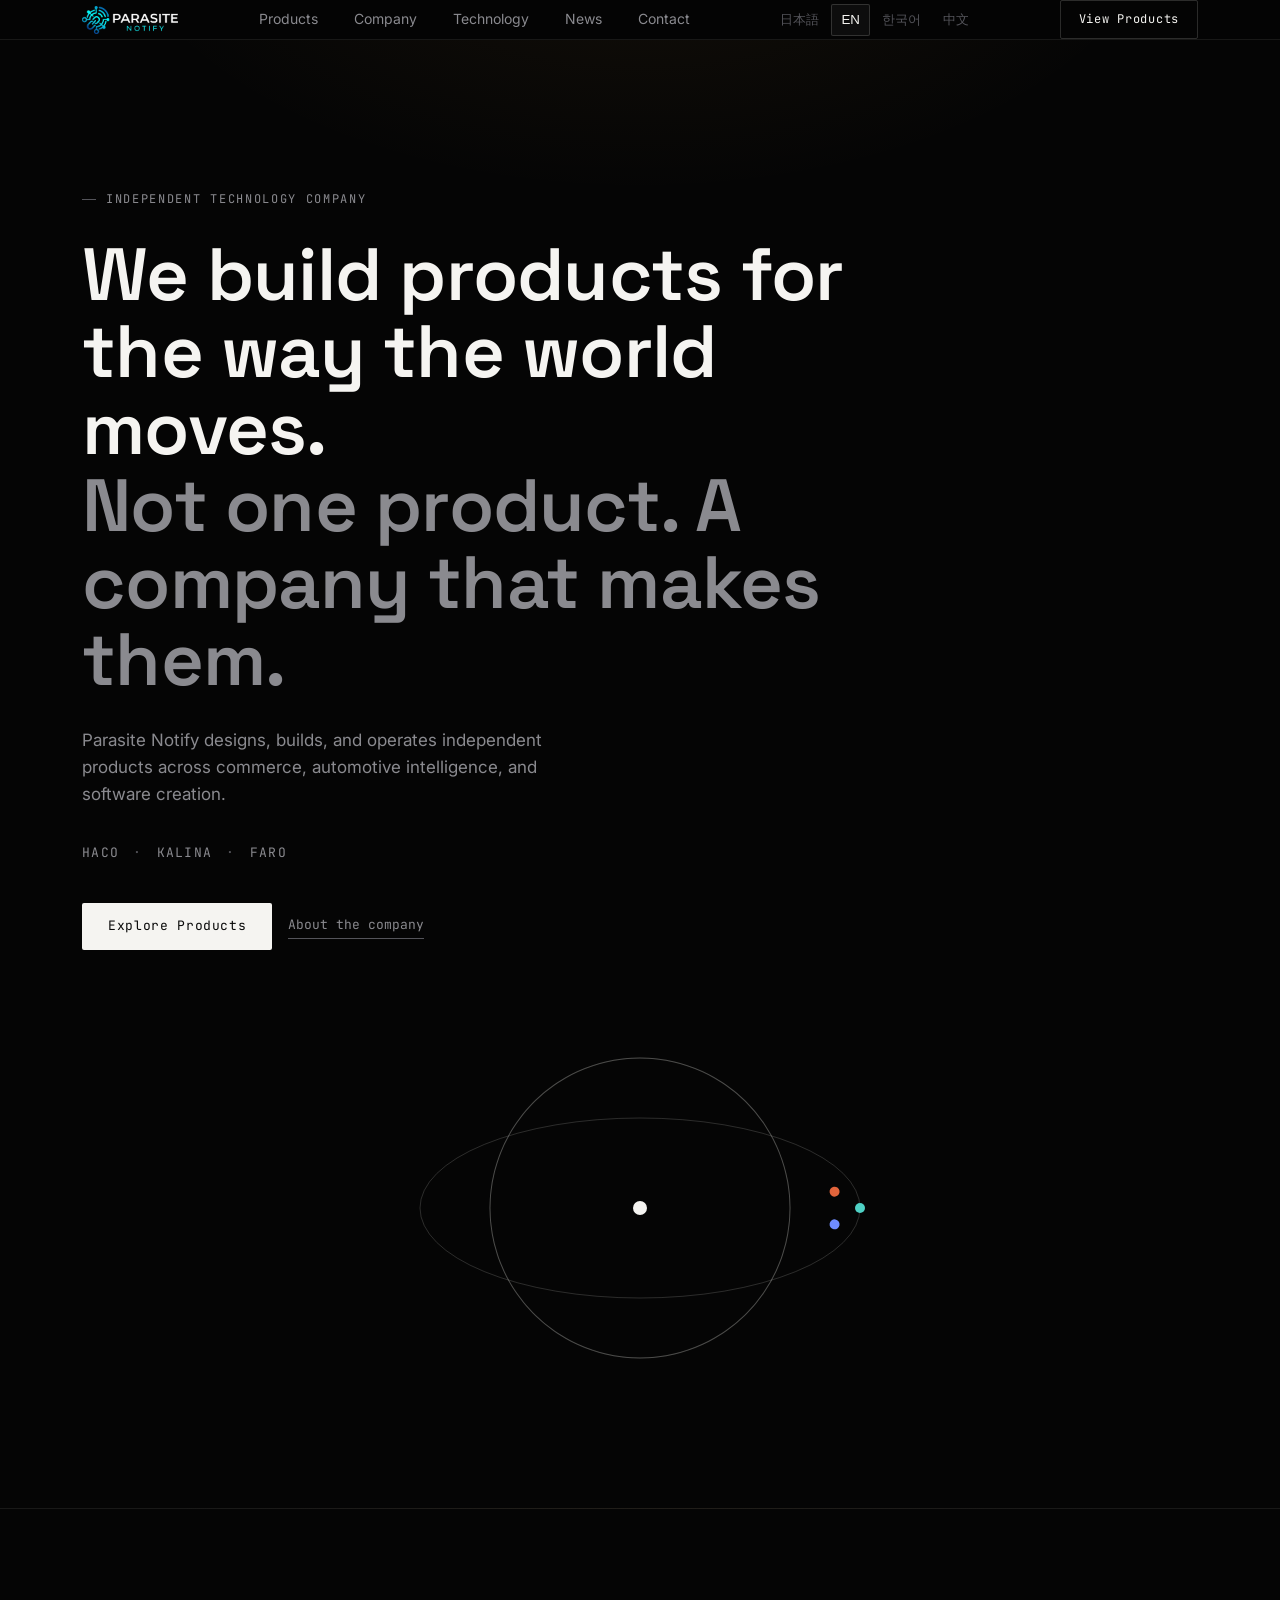
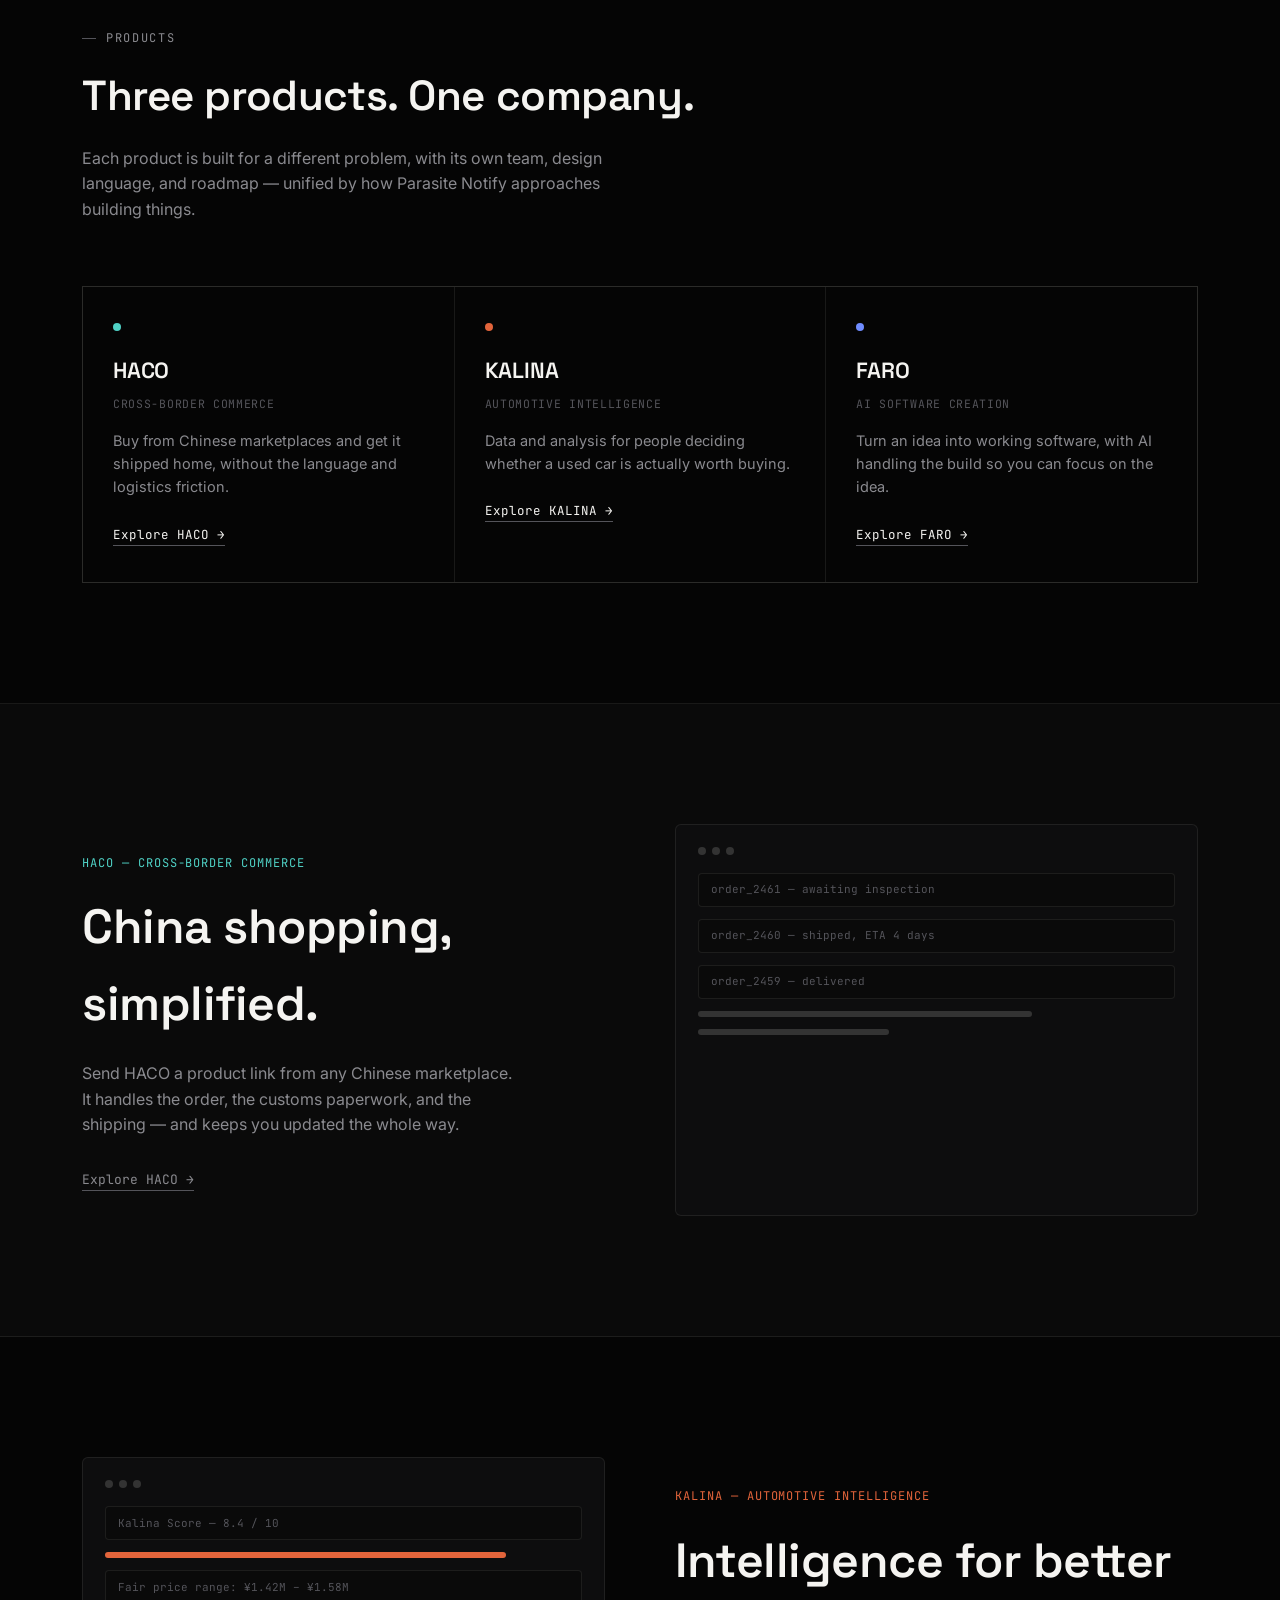
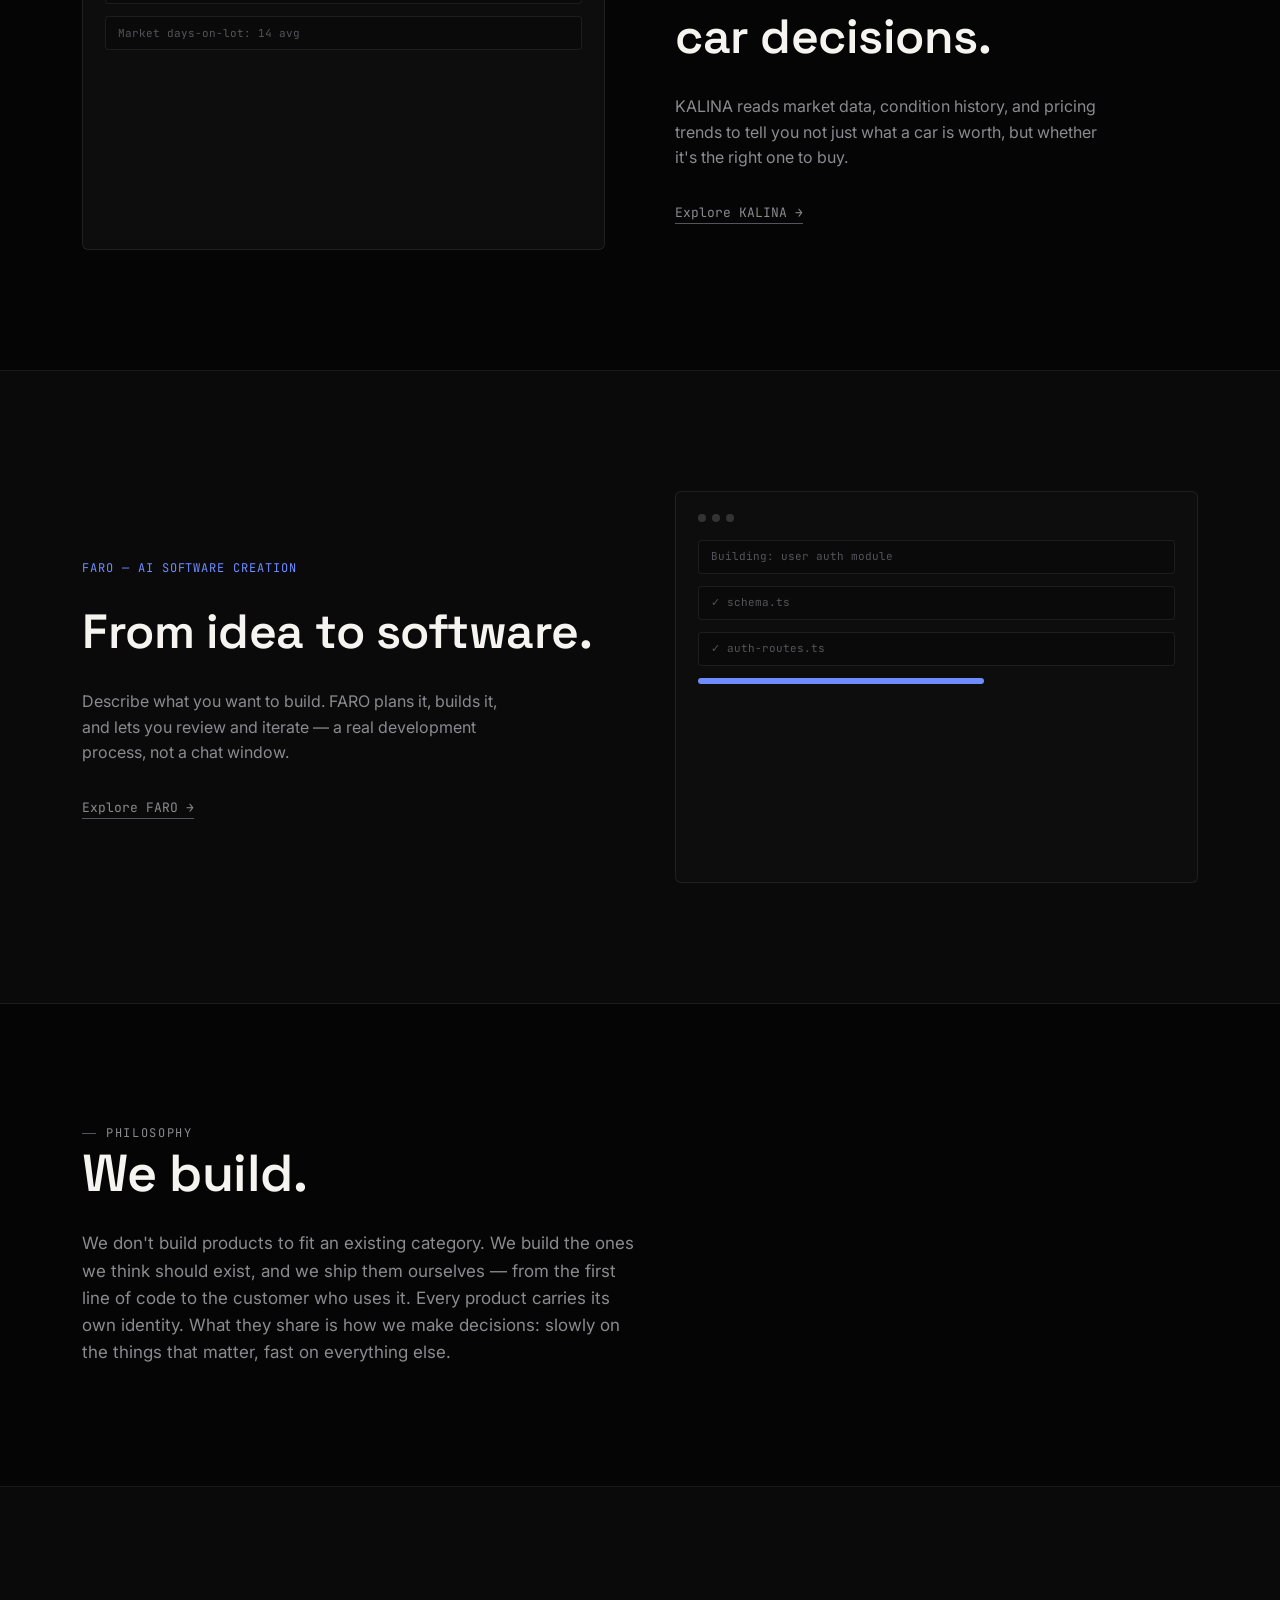
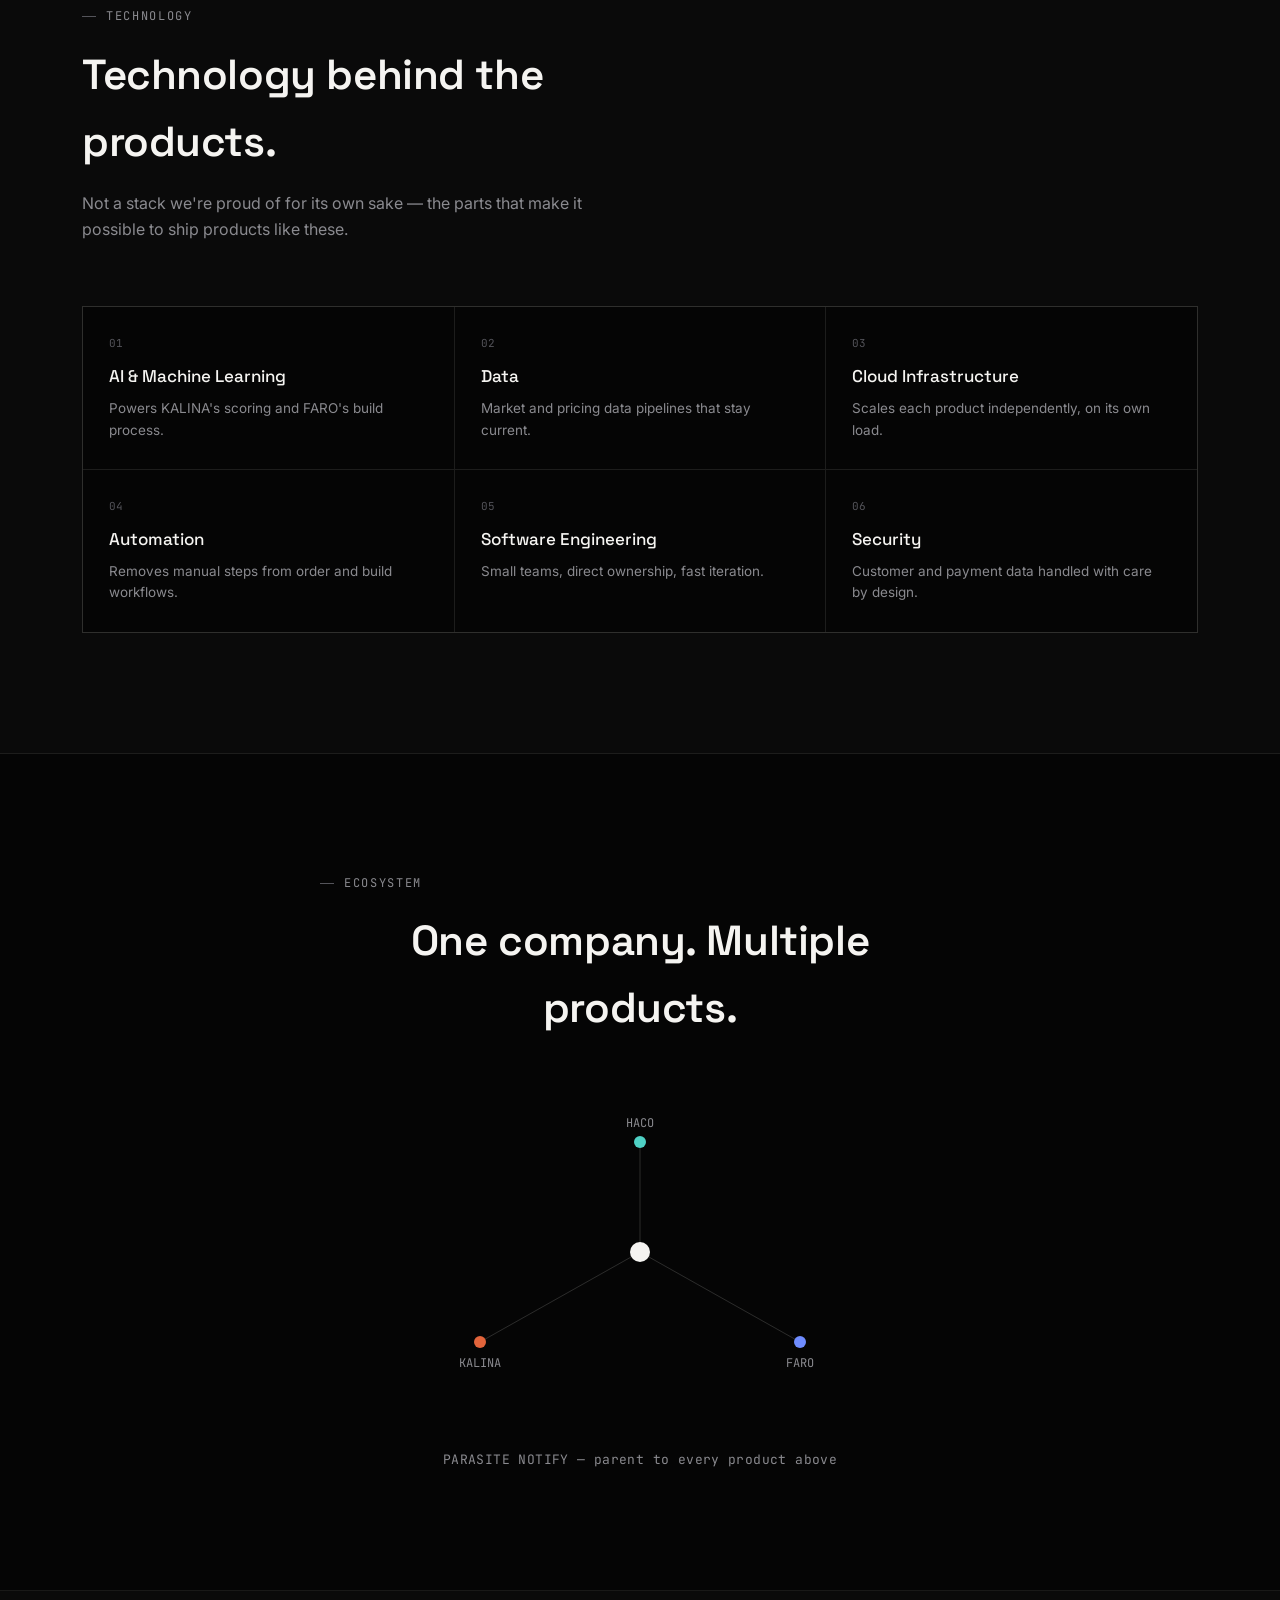
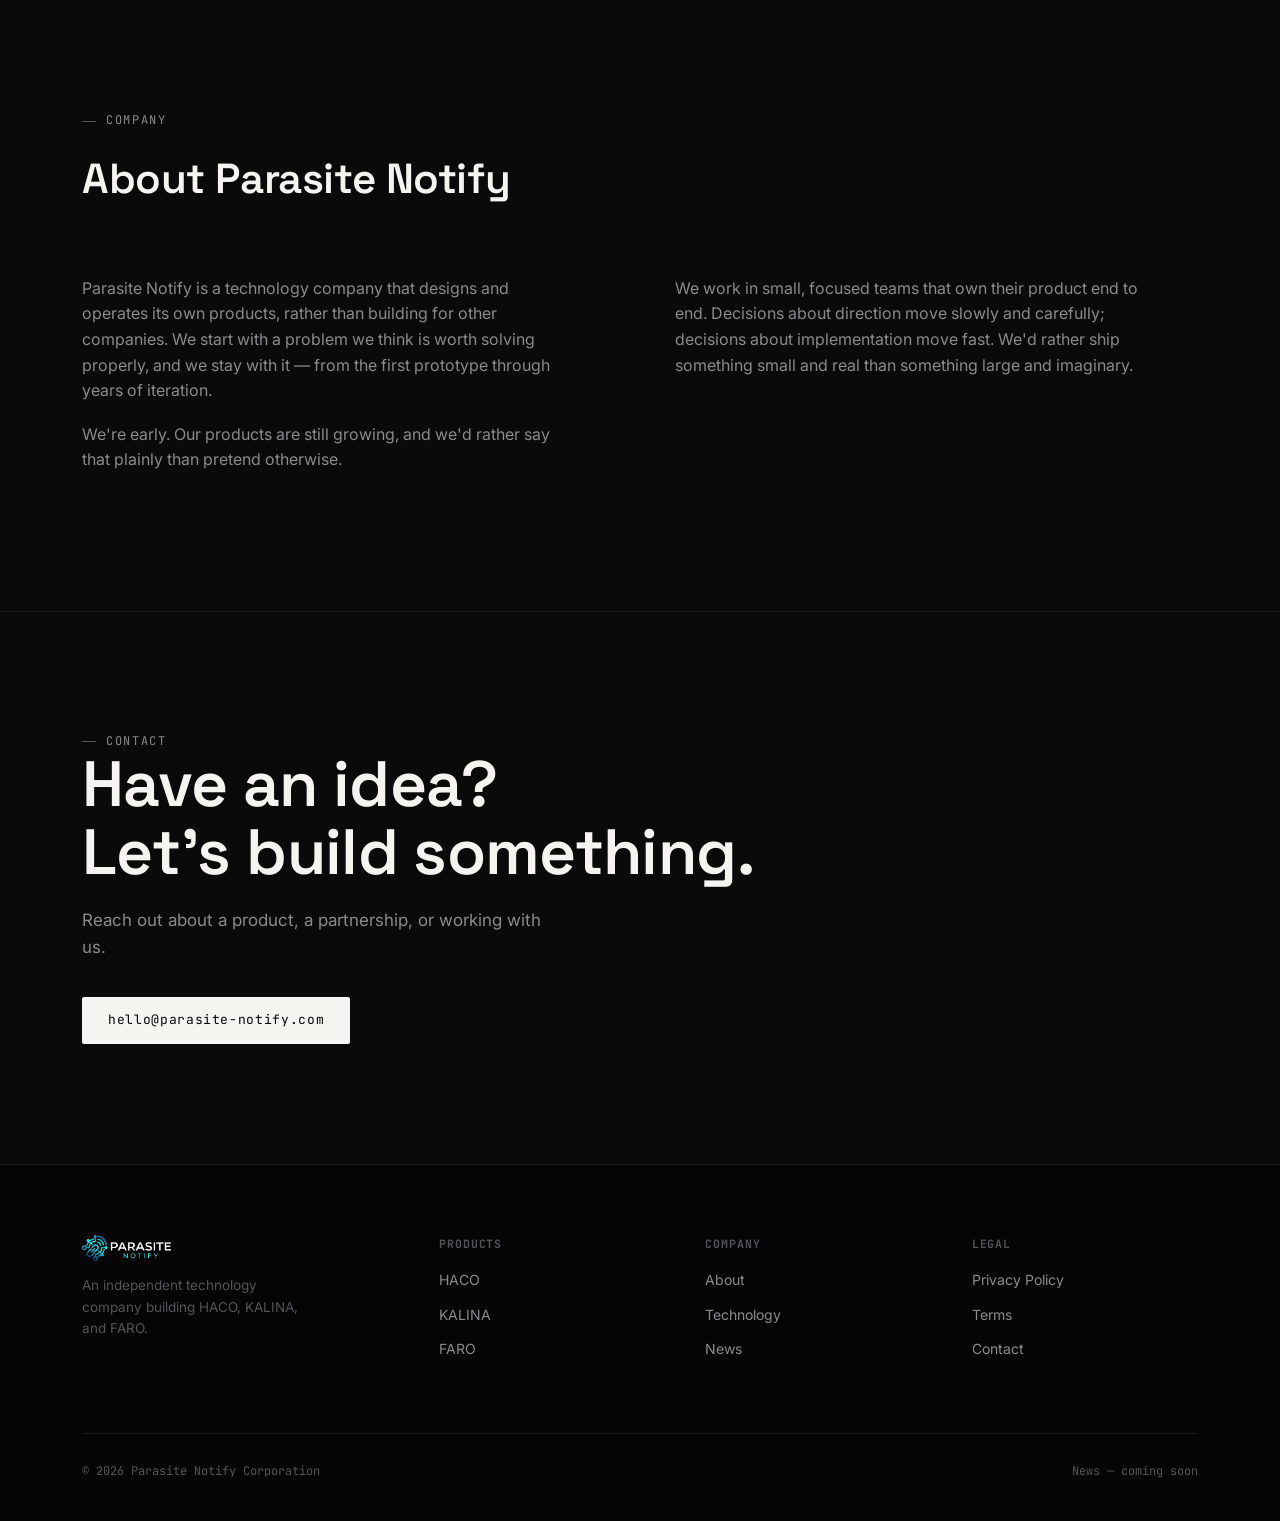
==== commit 68a9dae3: "Update website" ====
--- a/index.html
+++ b/index.html
@@ -1,5 +1,5 @@
 <!DOCTYPE html>
-<html lang="ja">
+<html lang="en">
 <head>
 <meta charset="UTF-8">
 <meta name="viewport" content="width=device-width, initial-scale=1.0">
@@ -11,8 +11,6 @@
 <link rel="preconnect" href="https://fonts.googleapis.com">
 <link rel="preconnect" href="https://fonts.gstatic.com" crossorigin>
 <link href="https://fonts.googleapis.com/css2?family=Space+Grotesk:wght@400;500;600;700&family=Inter:wght@400;500;600&family=JetBrains+Mono:wght@400;500&display=swap" rel="stylesheet">
-<link rel="stylesheet" href="static/pn-system.css">
-<script src="static/js/i18n.js" defer></script>
 <style>
   :root{
     --bg-0:#050505;
@@ -59,6 +57,7 @@
   .reveal{opacity:0;transform:translateY(24px);transition:opacity .8s cubic-bezier(.2,.7,.2,1),transform .8s cubic-bezier(.2,.7,.2,1);}
   .reveal.in{opacity:1;transform:translateY(0);}
 
+  /* ---------- NAV ---------- */
   header{
     position:sticky;top:0;z-index:100;
     background:rgba(5,5,5,0.72);
@@ -81,6 +80,12 @@
     transition:border-color .25s ease,background .25s ease;
   }
   .nav-cta:hover{border-color:var(--ink);background:rgba(245,244,241,0.04);}
+  .lang-switch{display:flex;gap:2px;font-family:var(--mono);font-size:11px;letter-spacing:0.04em;}
+  .lang-switch button{background:none;border:1px solid transparent;color:var(--ink-faint);padding:6px 9px;border-radius:2px;cursor:pointer;transition:color .2s ease,border-color .2s ease,background .2s ease;}
+  .lang-switch button:hover{color:var(--ink-dim);}
+  .lang-switch button.active{color:var(--ink);border-color:var(--line-strong);background:rgba(245,244,241,0.04);}
+  .mobile-menu .lang-switch{padding:16px 32px;gap:8px;border-bottom:1px solid var(--line);}
+  .mobile-menu .lang-switch button{padding:8px 12px;border:1px solid var(--line-strong);}
   .burger{display:none;width:22px;height:16px;position:relative;cursor:pointer;background:none;border:0;}
   .burger span{position:absolute;left:0;width:100%;height:1px;background:var(--ink);transition:all .3s ease;}
   .burger span:nth-child(1){top:0;} .burger span:nth-child(2){top:7px;} .burger span:nth-child(3){top:14px;}
@@ -88,6 +93,7 @@
   .mobile-menu a{padding:18px 32px;border-bottom:1px solid var(--line);font-size:15px;color:var(--ink-dim);}
   .mobile-menu.open{display:flex;}
 
+  /* ---------- HERO ---------- */
   .hero{
     padding:150px 0 110px;
     position:relative;
@@ -95,20 +101,32 @@
     border-bottom:1px solid var(--line);
   }
   .hero .wrap{display:flex;flex-direction:column;align-items:flex-start;gap:28px;}
-  .hero h1{font-size:clamp(38px,6.2vw,74px);line-height:1.04;max-width:820px;}
+  .hero h1{
+    font-size:clamp(38px,6.2vw,74px);
+    line-height:1.04;
+    max-width:820px;
+  }
   .hero h1 em{font-style:normal;color:var(--ink-dim);}
   .hero p{font-size:17px;color:var(--ink-dim);max-width:480px;}
-  .hero-products{font-family:var(--mono);font-size:13px;letter-spacing:0.1em;color:var(--ink-faint);display:flex;gap:14px;text-transform:uppercase;margin-top:6px;}
+  .hero-products{
+    font-family:var(--mono);font-size:13px;letter-spacing:0.1em;color:var(--ink-faint);
+    display:flex;gap:14px;text-transform:uppercase;margin-top:6px;
+  }
   .hero-products span:not(.dot){color:var(--ink-dim);}
   .hero-cta{display:flex;gap:16px;margin-top:12px;align-items:center;}
-  .btn-primary{background:var(--ink);color:#080808;font-family:var(--mono);font-size:13px;letter-spacing:0.05em;padding:13px 26px;border-radius:2px;transition:opacity .25s ease;}
+  .btn-primary{
+    background:var(--ink);color:#080808;font-family:var(--mono);font-size:13px;
+    letter-spacing:0.05em;padding:13px 26px;border-radius:2px;transition:opacity .25s ease;
+  }
   .btn-primary:hover{opacity:0.82;}
   .btn-ghost{font-family:var(--mono);font-size:13px;color:var(--ink-dim);border-bottom:1px solid var(--ink-faint);padding-bottom:2px;transition:color .25s ease,border-color .25s ease;}
   .btn-ghost:hover{color:var(--ink);border-color:var(--ink);}
 
+  /* orbital signature */
   .orbit-wrap{width:100%;display:flex;justify-content:center;margin-top:40px;}
   .orbit-wrap svg{width:100%;max-width:640px;height:auto;}
   .orbit-ring{fill:none;stroke:var(--line-strong);stroke-width:1;}
+  .orbit-node{filter:none;}
   .orbit-core{fill:var(--ink);}
   .spin-slow{animation:spin 46s linear infinite;transform-origin:320px 190px;}
   .spin-slow-rev{animation:spin 60s linear infinite reverse;transform-origin:320px 190px;}
@@ -116,12 +134,14 @@
   @keyframes spin{from{transform:rotate(0deg)}to{transform:rotate(360deg)}}
   @media (prefers-reduced-motion:reduce){.spin-slow,.spin-slow-rev,.spin-slower{animation:none;}}
 
+  /* ---------- SECTION GENERIC ---------- */
   section{padding:120px 0;border-bottom:1px solid var(--line);}
   section.alt{background:var(--bg-1);}
   .section-head{max-width:640px;margin-bottom:64px;}
   .section-head h2{font-size:clamp(28px,3.4vw,42px);margin-top:14px;}
   .section-head p{color:var(--ink-dim);margin-top:16px;font-size:16px;max-width:520px;}
 
+  /* ---------- PRODUCTS OVERVIEW ---------- */
   .product-grid{display:grid;grid-template-columns:repeat(3,1fr);gap:1px;background:var(--line);border:1px solid var(--line);}
   .product-tile{background:var(--bg-0);padding:36px 30px;transition:background .3s ease;position:relative;}
   .product-tile:hover{background:var(--bg-2);}
@@ -132,43 +152,55 @@
   .product-tile p{color:var(--ink-dim);font-size:14.5px;margin-bottom:22px;}
   .product-tile a{font-family:var(--mono);font-size:12.5px;color:var(--ink);border-bottom:1px solid var(--ink-faint);padding-bottom:2px;}
 
+  /* ---------- SHOWCASE (alternating) ---------- */
   .showcase{display:grid;grid-template-columns:1fr 1fr;gap:70px;align-items:center;}
   .showcase.reverse .showcase-copy{order:2;}
   .showcase.reverse .showcase-visual{order:1;}
   .showcase-copy .cat{font-family:var(--mono);font-size:12px;letter-spacing:0.08em;text-transform:uppercase;margin-bottom:16px;display:inline-block;}
   .showcase-copy h3{font-size:clamp(30px,4vw,48px);margin-bottom:18px;}
   .showcase-copy p{color:var(--ink-dim);font-size:16px;max-width:440px;margin-bottom:28px;}
-  .showcase-visual{border:1px solid var(--line);border-radius:6px;overflow:hidden;background:var(--bg-2);aspect-ratio:4/3;position:relative;}
+  .showcase-visual{
+    border:1px solid var(--line);border-radius:6px;overflow:hidden;
+    background:var(--bg-2);aspect-ratio:4/3;position:relative;
+  }
   .mock-ui{position:absolute;inset:0;padding:22px;display:flex;flex-direction:column;gap:12px;font-family:var(--mono);font-size:11px;color:var(--ink-faint);}
   .mock-topbar{display:flex;gap:6px;margin-bottom:6px;}
   .mock-dot{width:8px;height:8px;border-radius:50%;background:var(--line-strong);}
   .mock-row{height:34px;border:1px solid var(--line);border-radius:4px;display:flex;align-items:center;padding:0 12px;background:var(--bg-1);}
   .mock-bar{height:6px;border-radius:3px;background:var(--line-strong);}
 
+  + section.alt + section:not(.alt) {}
+
+  /* ---------- PHILOSOPHY ---------- */
   .philosophy{text-align:left;max-width:760px;}
   .philosophy h2{font-size:clamp(30px,4.4vw,52px);line-height:1.18;margin-bottom:26px;}
   .philosophy p{color:var(--ink-dim);font-size:17px;max-width:560px;}
 
+  /* ---------- TECH ---------- */
   .tech-list{display:grid;grid-template-columns:repeat(3,1fr);gap:1px;background:var(--line);border:1px solid var(--line);}
   .tech-item{background:var(--bg-0);padding:28px 26px;}
   .tech-item .n{font-family:var(--mono);font-size:11px;color:var(--ink-faint);margin-bottom:10px;}
   .tech-item h4{font-size:17px;font-weight:500;margin-bottom:8px;font-family:var(--display);}
   .tech-item p{font-size:13.5px;color:var(--ink-dim);}
 
+  /* ---------- ECOSYSTEM ---------- */
   .ecosystem{text-align:center;}
   .ecosystem .section-head{margin:0 auto 40px;text-align:center;}
   .eco-visual{display:flex;justify-content:center;}
   .eco-visual svg{width:100%;max-width:560px;height:auto;}
   .eco-caption{font-family:var(--mono);font-size:13px;color:var(--ink-dim);margin-top:28px;letter-spacing:0.03em;}
 
+  /* ---------- COMPANY ---------- */
   .company-grid{display:grid;grid-template-columns:1fr 1fr;gap:70px;}
   .company-grid p{color:var(--ink-dim);font-size:16px;margin-bottom:18px;max-width:480px;}
 
+  /* ---------- CONTACT ---------- */
   .contact{text-align:left;}
   .contact h2{font-size:clamp(34px,5.4vw,64px);line-height:1.06;max-width:760px;}
   .contact p{color:var(--ink-dim);margin-top:20px;font-size:17px;max-width:460px;}
   .contact .hero-cta{margin-top:36px;}
 
+  /* ---------- FOOTER ---------- */
   footer{padding:70px 0 40px;}
   .foot-grid{display:grid;grid-template-columns:1.4fr 1fr 1fr 1fr;gap:40px;margin-bottom:60px;}
   .foot-col .logo{margin-bottom:14px;}
@@ -204,45 +236,42 @@
       <a href="#news" data-i18n="nav.news">News</a>
       <a href="#contact" data-i18n="nav.contact">Contact</a>
     </div>
-    <a href="#products" class="nav-cta" data-i18n="nav.view_products">View Products</a>
-
-    <!-- Language Switcher -->
-    <div class="language-select-wrap">
-      <button type="button" class="language-select" id="languageSelect" aria-haspopup="listbox" aria-expanded="false">
-        <span id="currentLanguage">JP / 日本語</span>
-        <span class="language-arrow">⌄</span>
-      </button>
-      <div class="language-menu" id="languageMenu" role="listbox" aria-label="Language">
-        <button type="button" class="language-option active" data-lang="ja"><span>JP</span><span>日本語</span></button>
-        <button type="button" class="language-option" data-lang="en"><span>EN</span><span>English</span></button>
-        <button type="button" class="language-option" data-lang="ko"><span>KO</span><span>한국어</span></button>
-        <button type="button" class="language-option" data-lang="zh"><span>ZH</span><span>中文</span></button>
-      </div>
-    </div>
-
+    <div class="lang-switch">
+      <button data-lang="ja">日本語</button>
+      <button data-lang="en">EN</button>
+      <button data-lang="ko">한국어</button>
+      <button data-lang="zh">中文</button>
+    </div>
+    <a href="#products" class="nav-cta" data-i18n="nav.viewProducts">View Products</a>
     <button class="burger" id="burger" aria-label="Menu"><span></span><span></span><span></span></button>
   </nav>
   <div class="mobile-menu" id="mobileMenu">
-    <a href="#products" data-i18n="mobile_menu.products">Products</a>
-    <a href="#company" data-i18n="mobile_menu.company">Company</a>
-    <a href="#technology" data-i18n="mobile_menu.technology">Technology</a>
-    <a href="#news" data-i18n="mobile_menu.news">News</a>
-    <a href="#contact" data-i18n="mobile_menu.contact">Contact</a>
+    <div class="lang-switch">
+      <button data-lang="ja">日本語</button>
+      <button data-lang="en">EN</button>
+      <button data-lang="ko">한국어</button>
+      <button data-lang="zh">中文</button>
+    </div>
+    <a href="#products" data-i18n="nav.products">Products</a>
+    <a href="#company" data-i18n="nav.company">Company</a>
+    <a href="#technology" data-i18n="nav.technology">Technology</a>
+    <a href="#news" data-i18n="nav.news">News</a>
+    <a href="#contact" data-i18n="nav.contact">Contact</a>
   </div>
 </header>
 
 <!-- 01 HERO -->
 <section class="hero">
   <div class="wrap">
-    <div class="eyebrow" data-i18n="index.hero_eyebrow">Independent Technology Company</div>
-    <h1 class="reveal" data-i18n-html="index.hero_title">We build products for the way the world moves.<br><em>Not one product. A company that makes them.</em></h1>
-    <p class="reveal" data-i18n="index.hero_desc">Parasite Notify designs, builds, and operates independent products across commerce, automotive intelligence, and software creation.</p>
-    <div class="hero-products reveal" data-i18n="index.hero_products">
+    <div class="eyebrow" data-i18n="home.eyebrow">Independent Technology Company</div>
+    <h1 class="reveal"><span data-i18n="home.heroTitle1">We build products for the way the world moves.</span><br><em data-i18n="home.heroTitle2">Not one product. A company that makes them.</em></h1>
+    <p class="reveal" data-i18n="home.heroDesc">Parasite Notify designs, builds, and operates independent products across commerce, automotive intelligence, and software creation.</p>
+    <div class="hero-products reveal">
       <span>HACO</span><span class="dot">·</span><span>KALINA</span><span class="dot">·</span><span>FARO</span>
     </div>
     <div class="hero-cta reveal">
-      <a href="#products" class="btn-primary" data-i18n="index.hero_cta">Explore Products</a>
-      <a href="#company" class="btn-ghost" data-i18n="index.hero_cta_ghost">About the company</a>
+      <a href="#products" class="btn-primary" data-i18n="home.exploreProducts">Explore Products</a>
+      <a href="#company" class="btn-ghost" data-i18n="home.aboutCompany">About the company</a>
     </div>
     <div class="orbit-wrap reveal">
       <svg viewBox="0 0 640 380">
@@ -262,31 +291,31 @@
 <section id="products">
   <div class="wrap">
     <div class="section-head reveal">
-      <div class="eyebrow" data-i18n="index.products_eyebrow">Products</div>
-      <h2 data-i18n="index.products_title">Three products. One company.</h2>
-      <p data-i18n="index.products_desc">Each product is built for a different problem, with its own team, design language, and roadmap — unified by how Parasite Notify approaches building things.</p>
+      <div class="eyebrow" data-i18n="nav.products">Products</div>
+      <h2 data-i18n="home.productsTitle">Three products. One company.</h2>
+      <p data-i18n="home.productsDesc">Each product is built for a different problem, with its own team, design language, and roadmap — unified by how Parasite Notify approaches building things.</p>
     </div>
     <div class="product-grid reveal">
       <div class="product-tile">
         <div class="dot haco-dot"></div>
-        <h3 data-i18n="index.haco_name">HACO</h3>
-        <div class="cat" data-i18n="index.haco_cat">Cross-border Commerce</div>
-        <p data-i18n="index.haco_desc">Buy from Chinese marketplaces and get it shipped home, without the language and logistics friction.</p>
-        <a href="haco.html" data-i18n="index.haco_cta">Explore HACO →</a>
+        <h3>HACO</h3>
+        <div class="cat" data-i18n="home.hacoCat">Cross-border Commerce</div>
+        <p data-i18n="home.hacoTileDesc">Buy from Chinese marketplaces and get it shipped home, without the language and logistics friction.</p>
+        <a href="haco.html" data-i18n="home.hacoExplore">Explore HACO →</a>
       </div>
       <div class="product-tile">
         <div class="dot kalina-dot"></div>
-        <h3 data-i18n="index.kalina_name">KALINA</h3>
-        <div class="cat" data-i18n="index.kalina_cat">Automotive Intelligence</div>
-        <p data-i18n="index.kalina_desc">Data and analysis for people deciding whether a used car is actually worth buying.</p>
-        <a href="kalina.html" data-i18n="index.kalina_cta">Explore KALINA →</a>
+        <h3>KALINA</h3>
+        <div class="cat" data-i18n="home.kalinaCat">Automotive Intelligence</div>
+        <p data-i18n="home.kalinaTileDesc">Data and analysis for people deciding whether a used car is actually worth buying.</p>
+        <a href="kalina.html" data-i18n="home.kalinaExplore">Explore KALINA →</a>
       </div>
       <div class="product-tile">
         <div class="dot faro-dot"></div>
-        <h3 data-i18n="index.faro_name">FARO</h3>
-        <div class="cat" data-i18n="index.faro_cat">AI Software Creation</div>
-        <p data-i18n="index.faro_desc">Turn an idea into working software, with AI handling the build so you can focus on the idea.</p>
-        <a href="faro.html" data-i18n="index.faro_cta">Explore FARO →</a>
+        <h3>FARO</h3>
+        <div class="cat" data-i18n="home.faroCat">AI Software Creation</div>
+        <p data-i18n="home.faroTileDesc">Turn an idea into working software, with AI handling the build so you can focus on the idea.</p>
+        <a href="faro.html" data-i18n="home.faroExplore">Explore FARO →</a>
       </div>
     </div>
   </div>
@@ -297,10 +326,10 @@
   <div class="wrap">
     <div class="showcase">
       <div class="showcase-copy reveal">
-        <span class="cat" style="color:var(--haco)" data-i18n="index.haco_showcase_eyebrow">HACO — Cross-border Commerce</span>
-        <h3 data-i18n="index.haco_showcase_title">China shopping, simplified.</h3>
-        <p data-i18n="index.haco_showcase_desc">Send HACO a product link from any Chinese marketplace. It handles the order, the customs paperwork, and the shipping — and keeps you updated the whole way.</p>
-        <a href="haco.html" class="btn-ghost" data-i18n="index.haco_showcase_cta">Explore HACO →</a>
+        <span class="cat" style="color:var(--haco)" data-i18n="home.hacoShowcaseLabel">HACO — Cross-border Commerce</span>
+        <h3 data-i18n="home.hacoShowcaseTitle">China shopping, simplified.</h3>
+        <p data-i18n="home.hacoShowcaseDesc">Send HACO a product link from any Chinese marketplace. It handles the order, the customs paperwork, and the shipping — and keeps you updated the whole way.</p>
+        <a href="haco.html" class="btn-ghost" data-i18n="home.hacoExplore">Explore HACO →</a>
       </div>
       <div class="showcase-visual reveal">
         <div class="mock-ui">
@@ -321,10 +350,10 @@
   <div class="wrap">
     <div class="showcase reverse">
       <div class="showcase-copy reveal">
-        <span class="cat" style="color:var(--kalina)" data-i18n="index.kalina_showcase_eyebrow">KALINA — Automotive Intelligence</span>
-        <h3 data-i18n="index.kalina_showcase_title">Intelligence for better car decisions.</h3>
-        <p data-i18n="index.kalina_showcase_desc">KALINA reads market data, condition history, and pricing trends to tell you not just what a car is worth, but whether it's the right one to buy.</p>
-        <a href="kalina.html" class="btn-ghost" data-i18n="index.kalina_showcase_cta">Explore KALINA →</a>
+        <span class="cat" style="color:var(--kalina)" data-i18n="home.kalinaShowcaseLabel">KALINA — Automotive Intelligence</span>
+        <h3 data-i18n="home.kalinaShowcaseTitle">Intelligence for better car decisions.</h3>
+        <p data-i18n="home.kalinaShowcaseDesc">KALINA reads market data, condition history, and pricing trends to tell you not just what a car is worth, but whether it's the right one to buy.</p>
+        <a href="kalina.html" class="btn-ghost" data-i18n="home.kalinaExplore">Explore KALINA →</a>
       </div>
       <div class="showcase-visual reveal">
         <div class="mock-ui">
@@ -344,10 +373,10 @@
   <div class="wrap">
     <div class="showcase">
       <div class="showcase-copy reveal">
-        <span class="cat" style="color:var(--faro)" data-i18n="index.faro_showcase_eyebrow">FARO — AI Software Creation</span>
-        <h3 data-i18n="index.faro_showcase_title">From idea to software.</h3>
-        <p data-i18n="index.faro_showcase_desc">Describe what you want to build. FARO plans it, builds it, and lets you review and iterate — a real development process, not a chat window.</p>
-        <a href="faro.html" class="btn-ghost" data-i18n="index.faro_showcase_cta">Explore FARO →</a>
+        <span class="cat" style="color:var(--faro)" data-i18n="home.faroShowcaseLabel">FARO — AI Software Creation</span>
+        <h3 data-i18n="home.faroShowcaseTitle">From idea to software.</h3>
+        <p data-i18n="home.faroShowcaseDesc">Describe what you want to build. FARO plans it, builds it, and lets you review and iterate — a real development process, not a chat window.</p>
+        <a href="faro.html" class="btn-ghost" data-i18n="home.faroExplore">Explore FARO →</a>
       </div>
       <div class="showcase-visual reveal">
         <div class="mock-ui">
@@ -366,9 +395,9 @@
 <section>
   <div class="wrap">
     <div class="philosophy reveal">
-      <div class="eyebrow" data-i18n="index.philosophy_eyebrow">Philosophy</div>
-      <h2 data-i18n="index.philosophy_title">We build.</h2>
-      <p data-i18n="index.philosophy_desc">We don't build products to fit an existing category. We build the ones we think should exist, and we ship them ourselves — from the first line of code to the customer who uses it. Every product carries its own identity. What they share is how we make decisions: slowly on the things that matter, fast on everything else.</p>
+      <div class="eyebrow" data-i18n="home.philosophyEyebrow">Philosophy</div>
+      <h2 data-i18n="home.philosophyTitle">We build.</h2>
+      <p data-i18n="home.philosophyDesc">We don't build products to fit an existing category. We build the ones we think should exist, and we ship them ourselves — from the first line of code to the customer who uses it. Every product carries its own identity. What they share is how we make decisions: slowly on the things that matter, fast on everything else.</p>
     </div>
   </div>
 </section>
@@ -377,17 +406,17 @@
 <section id="technology" class="alt">
   <div class="wrap">
     <div class="section-head reveal">
-      <div class="eyebrow" data-i18n="index.tech_eyebrow">Technology</div>
-      <h2 data-i18n="index.tech_title">Technology behind the products.</h2>
-      <p data-i18n="index.tech_desc">Not a stack we're proud of for its own sake — the parts that make it possible to ship products like these.</p>
+      <div class="eyebrow" data-i18n="home.techEyebrow">Technology</div>
+      <h2 data-i18n="home.techTitle">Technology behind the products.</h2>
+      <p data-i18n="home.techDesc">Not a stack we're proud of for its own sake — the parts that make it possible to ship products like these.</p>
     </div>
     <div class="tech-list reveal">
-      <div class="tech-item"><div class="n">01</div><h4 data-i18n="index.tech_01">AI &amp; Machine Learning</h4><p data-i18n="index.tech_01_desc">Powers KALINA's scoring and FARO's build process.</p></div>
-      <div class="tech-item"><div class="n">02</div><h4 data-i18n="index.tech_02">Data</h4><p data-i18n="index.tech_02_desc">Market and pricing data pipelines that stay current.</p></div>
-      <div class="tech-item"><div class="n">03</div><h4 data-i18n="index.tech_03">Cloud Infrastructure</h4><p data-i18n="index.tech_03_desc">Scales each product independently, on its own load.</p></div>
-      <div class="tech-item"><div class="n">04</div><h4 data-i18n="index.tech_04">Automation</h4><p data-i18n="index.tech_04_desc">Removes manual steps from order and build workflows.</p></div>
-      <div class="tech-item"><div class="n">05</div><h4 data-i18n="index.tech_05">Software Engineering</h4><p data-i18n="index.tech_05_desc">Small teams, direct ownership, fast iteration.</p></div>
-      <div class="tech-item"><div class="n">06</div><h4 data-i18n="index.tech_06">Security</h4><p data-i18n="index.tech_06_desc">Customer and payment data handled with care by design.</p></div>
+      <div class="tech-item"><div class="n">01</div><h4 data-i18n="home.tech1Title">AI &amp; Machine Learning</h4><p data-i18n="home.tech1Desc">Powers KALINA's scoring and FARO's build process.</p></div>
+      <div class="tech-item"><div class="n">02</div><h4 data-i18n="home.tech2Title">Data</h4><p data-i18n="home.tech2Desc">Market and pricing data pipelines that stay current.</p></div>
+      <div class="tech-item"><div class="n">03</div><h4 data-i18n="home.tech3Title">Cloud Infrastructure</h4><p data-i18n="home.tech3Desc">Scales each product independently, on its own load.</p></div>
+      <div class="tech-item"><div class="n">04</div><h4 data-i18n="home.tech4Title">Automation</h4><p data-i18n="home.tech4Desc">Removes manual steps from order and build workflows.</p></div>
+      <div class="tech-item"><div class="n">05</div><h4 data-i18n="home.tech5Title">Software Engineering</h4><p data-i18n="home.tech5Desc">Small teams, direct ownership, fast iteration.</p></div>
+      <div class="tech-item"><div class="n">06</div><h4 data-i18n="home.tech6Title">Security</h4><p data-i18n="home.tech6Desc">Customer and payment data handled with care by design.</p></div>
     </div>
   </div>
 </section>
@@ -396,8 +425,8 @@
 <section class="ecosystem">
   <div class="wrap">
     <div class="section-head reveal">
-      <div class="eyebrow" data-i18n="index.ecosystem_eyebrow">Ecosystem</div>
-      <h2 data-i18n="index.ecosystem_title">One company. Multiple products.</h2>
+      <div class="eyebrow" data-i18n="home.ecosystemEyebrow">Ecosystem</div>
+      <h2 data-i18n="home.ecosystemTitle">One company. Multiple products.</h2>
     </div>
     <div class="eco-visual reveal">
       <svg viewBox="0 0 560 340">
@@ -413,7 +442,7 @@
         <text x="440" y="285" text-anchor="middle" fill="var(--ink-dim)" font-family="JetBrains Mono" font-size="12">FARO</text>
       </svg>
     </div>
-    <div class="eco-caption reveal" data-i18n="index.ecosystem_caption">PARASITE NOTIFY — parent to every product above</div>
+    <div class="eco-caption reveal" data-i18n="home.ecosystemCaption">PARASITE NOTIFY — parent to every product above</div>
   </div>
 </section>
 
@@ -421,16 +450,16 @@
 <section id="company" class="alt">
   <div class="wrap">
     <div class="section-head reveal">
-      <div class="eyebrow" data-i18n="index.company_eyebrow">Company</div>
-      <h2 data-i18n="index.company_title">About Parasite Notify</h2>
+      <div class="eyebrow" data-i18n="home.companyEyebrow">Company</div>
+      <h2 data-i18n="home.companyTitle">About Parasite Notify</h2>
     </div>
     <div class="company-grid reveal">
       <div>
-        <p data-i18n="index.company_desc_1">Parasite Notify is a technology company that designs and operates its own products, rather than building for other companies. We start with a problem we think is worth solving properly, and we stay with it — from the first prototype through years of iteration.</p>
-        <p data-i18n="index.company_desc_2">We're early. Our products are still growing, and we'd rather say that plainly than pretend otherwise.</p>
+        <p data-i18n="home.companyP1">Parasite Notify is a technology company that designs and operates its own products, rather than building for other companies. We start with a problem we think is worth solving properly, and we stay with it — from the first prototype through years of iteration.</p>
+        <p data-i18n="home.companyP2">We're early. Our products are still growing, and we'd rather say that plainly than pretend otherwise.</p>
       </div>
       <div>
-        <p data-i18n="index.company_desc_3">We work in small, focused teams that own their product end to end. Decisions about direction move slowly and carefully; decisions about implementation move fast. We'd rather ship something small and real than something large and imaginary.</p>
+        <p data-i18n="home.companyP3">We work in small, focused teams that own their product end to end. Decisions about direction move slowly and carefully; decisions about implementation move fast. We'd rather ship something small and real than something large and imaginary.</p>
       </div>
     </div>
   </div>
@@ -439,11 +468,11 @@
 <!-- 12 CONTACT -->
 <section id="contact" class="alt contact">
   <div class="wrap">
-    <div class="eyebrow reveal" data-i18n="index.contact_eyebrow">Contact</div>
-    <h2 class="reveal" data-i18n-html="index.contact_title">Have an idea?<br>Let's build something.</h2>
-    <p class="reveal" data-i18n="index.contact_desc">Reach out about a product, a partnership, or working with us.</p>
+    <div class="eyebrow reveal" data-i18n="home.contactEyebrow">Contact</div>
+    <h2 class="reveal" data-i18n-html="home.contactTitle">Have an idea?<br>Let's build something.</h2>
+    <p class="reveal" data-i18n="home.contactDesc">Reach out about a product, a partnership, or working with us.</p>
     <div class="hero-cta reveal">
-      <a href="mailto:hello@parasite-notify.com" class="btn-primary" data-i18n="common.contact">hello@parasite-notify.com</a>
+      <a href="mailto:hello@parasite-notify.com" class="btn-primary">hello@parasite-notify.com</a>
     </div>
   </div>
 </section>
@@ -454,34 +483,35 @@
     <div class="foot-grid">
       <div class="foot-col">
         <div class="logo"><img src="full-logo.png" alt="Parasite Notify"></div>
-        <p data-i18n="index.footer">An independent technology company building HACO, KALINA, and FARO.</p>
+        <p data-i18n="footer.tagline">An independent technology company building HACO, KALINA, and FARO.</p>
       </div>
       <div class="foot-col">
-        <h5 data-i18n="index.footer_products">Products</h5>
-        <a href="haco.html" data-i18n="common.haco">HACO</a>
-        <a href="kalina.html" data-i18n="common.kalina">KALINA</a>
-        <a href="faro.html" data-i18n="common.faro">FARO</a>
+        <h5 data-i18n="footer.productsHeading">Products</h5>
+        <a href="#haco">HACO</a>
+        <a href="#kalina">KALINA</a>
+        <a href="#faro">FARO</a>
       </div>
       <div class="foot-col">
-        <h5 data-i18n="index.footer_company">Company</h5>
-        <a href="#company" data-i18n="index.footer_about">About</a>
-        <a href="#technology" data-i18n="index.footer_tech">Technology</a>
-        <a href="#news" data-i18n="index.footer_news">News</a>
+        <h5 data-i18n="footer.companyHeading">Company</h5>
+        <a href="#company" data-i18n="footer.about">About</a>
+        <a href="#technology" data-i18n="footer.technology">Technology</a>
+        <a href="#news" data-i18n="footer.news">News</a>
       </div>
       <div class="foot-col">
-        <h5 data-i18n="index.footer_legal">Legal</h5>
-        <a href="#" data-i18n="index.footer_privacy">Privacy Policy</a>
-        <a href="#" data-i18n="index.footer_terms">Terms</a>
-        <a href="#contact" data-i18n="index.footer_contact">Contact</a>
+        <h5 data-i18n="footer.legalHeading">Legal</h5>
+        <a href="#" data-i18n="footer.privacy">Privacy Policy</a>
+        <a href="#" data-i18n="footer.terms">Terms</a>
+        <a href="#contact" data-i18n="footer.contact">Contact</a>
       </div>
     </div>
     <div class="foot-bottom">
-      <span data-i18n="index.footer_copyright">© 2026 Parasite Notify Corporation</span>
-      <span data-i18n="index.footer_news_label">News — coming soon</span>
+      <span>© 2026 Parasite Notify Corporation</span>
+      <span id="news-anchor" data-i18n="footer.newsComingSoon">News — coming soon</span>
     </div>
   </div>
 </footer>
 
+<script src="i18n.js"></script>
 <script>
   const burger = document.getElementById('burger');
   const menu = document.getElementById('mobileMenu');
@@ -495,4 +525,4 @@
 </script>
 <div id="news" style="position:relative;top:-1px;"></div>
 </body>
-</html>+</html>
